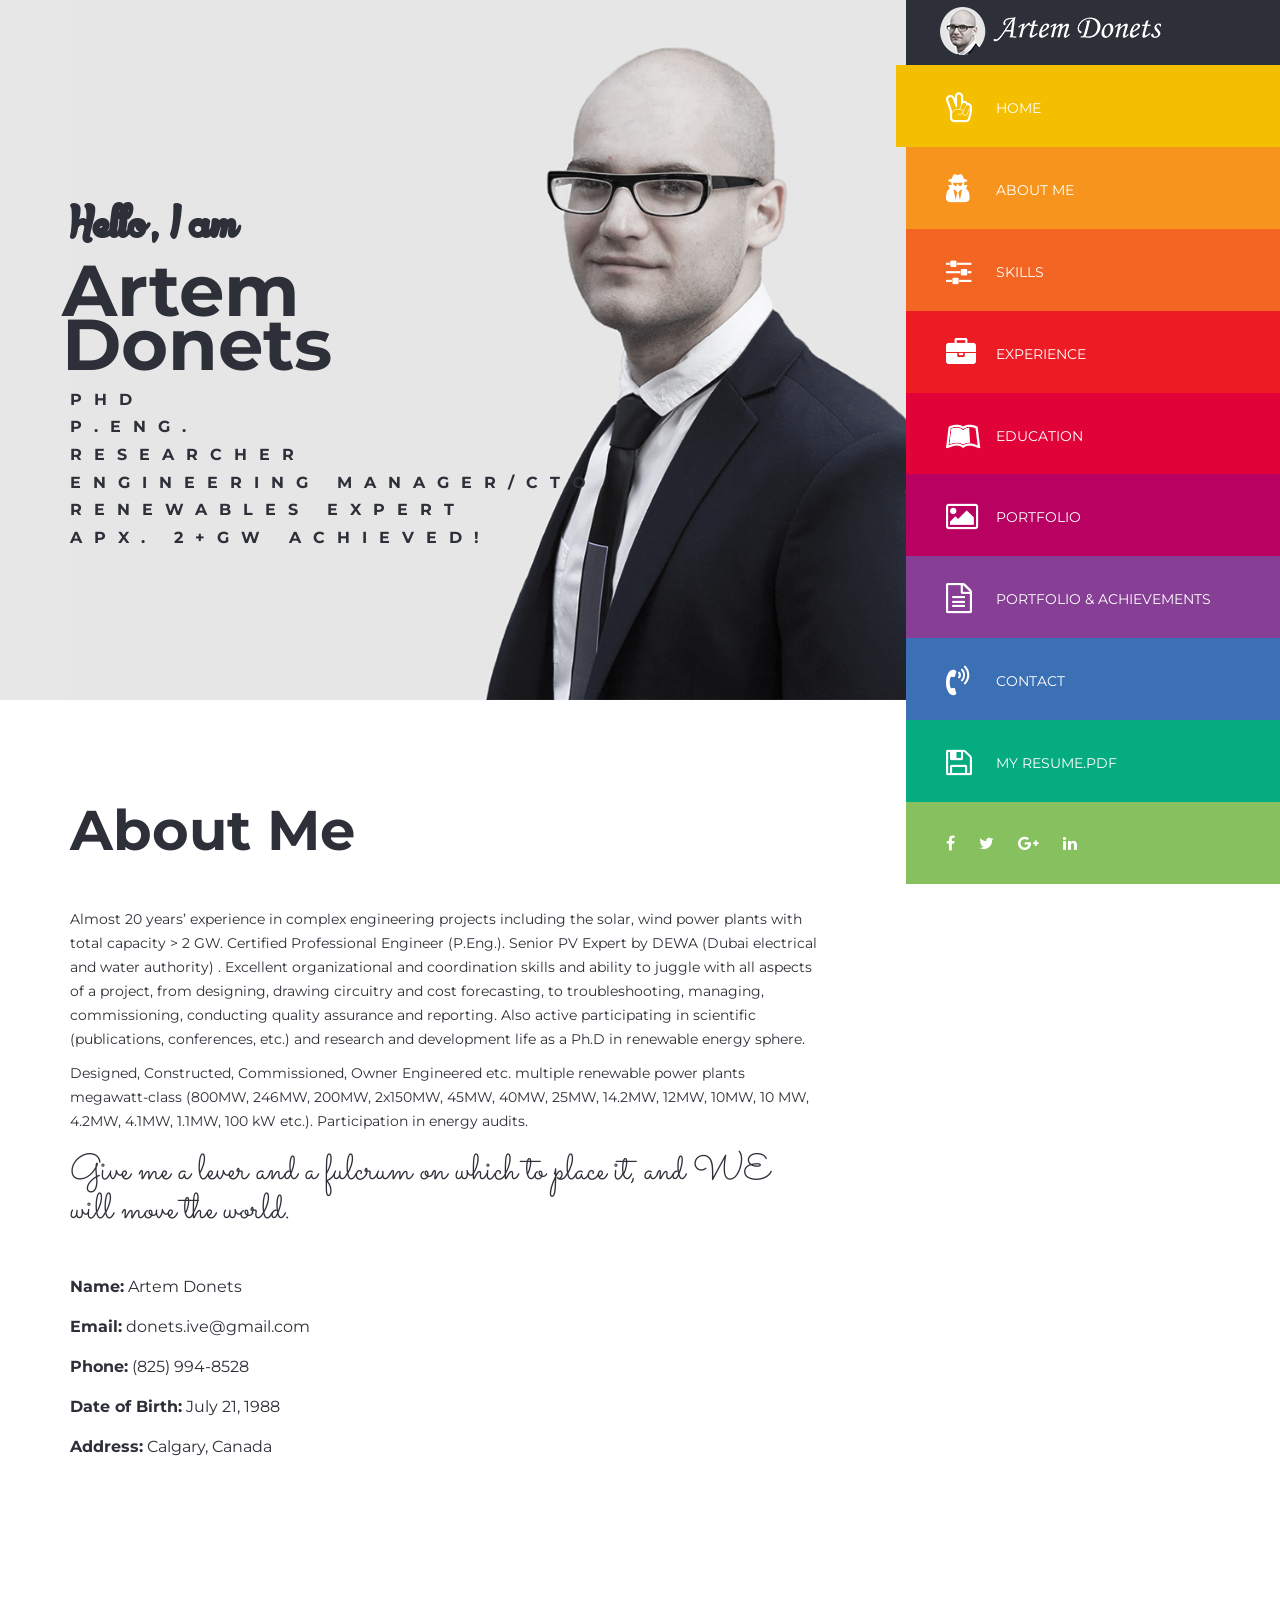
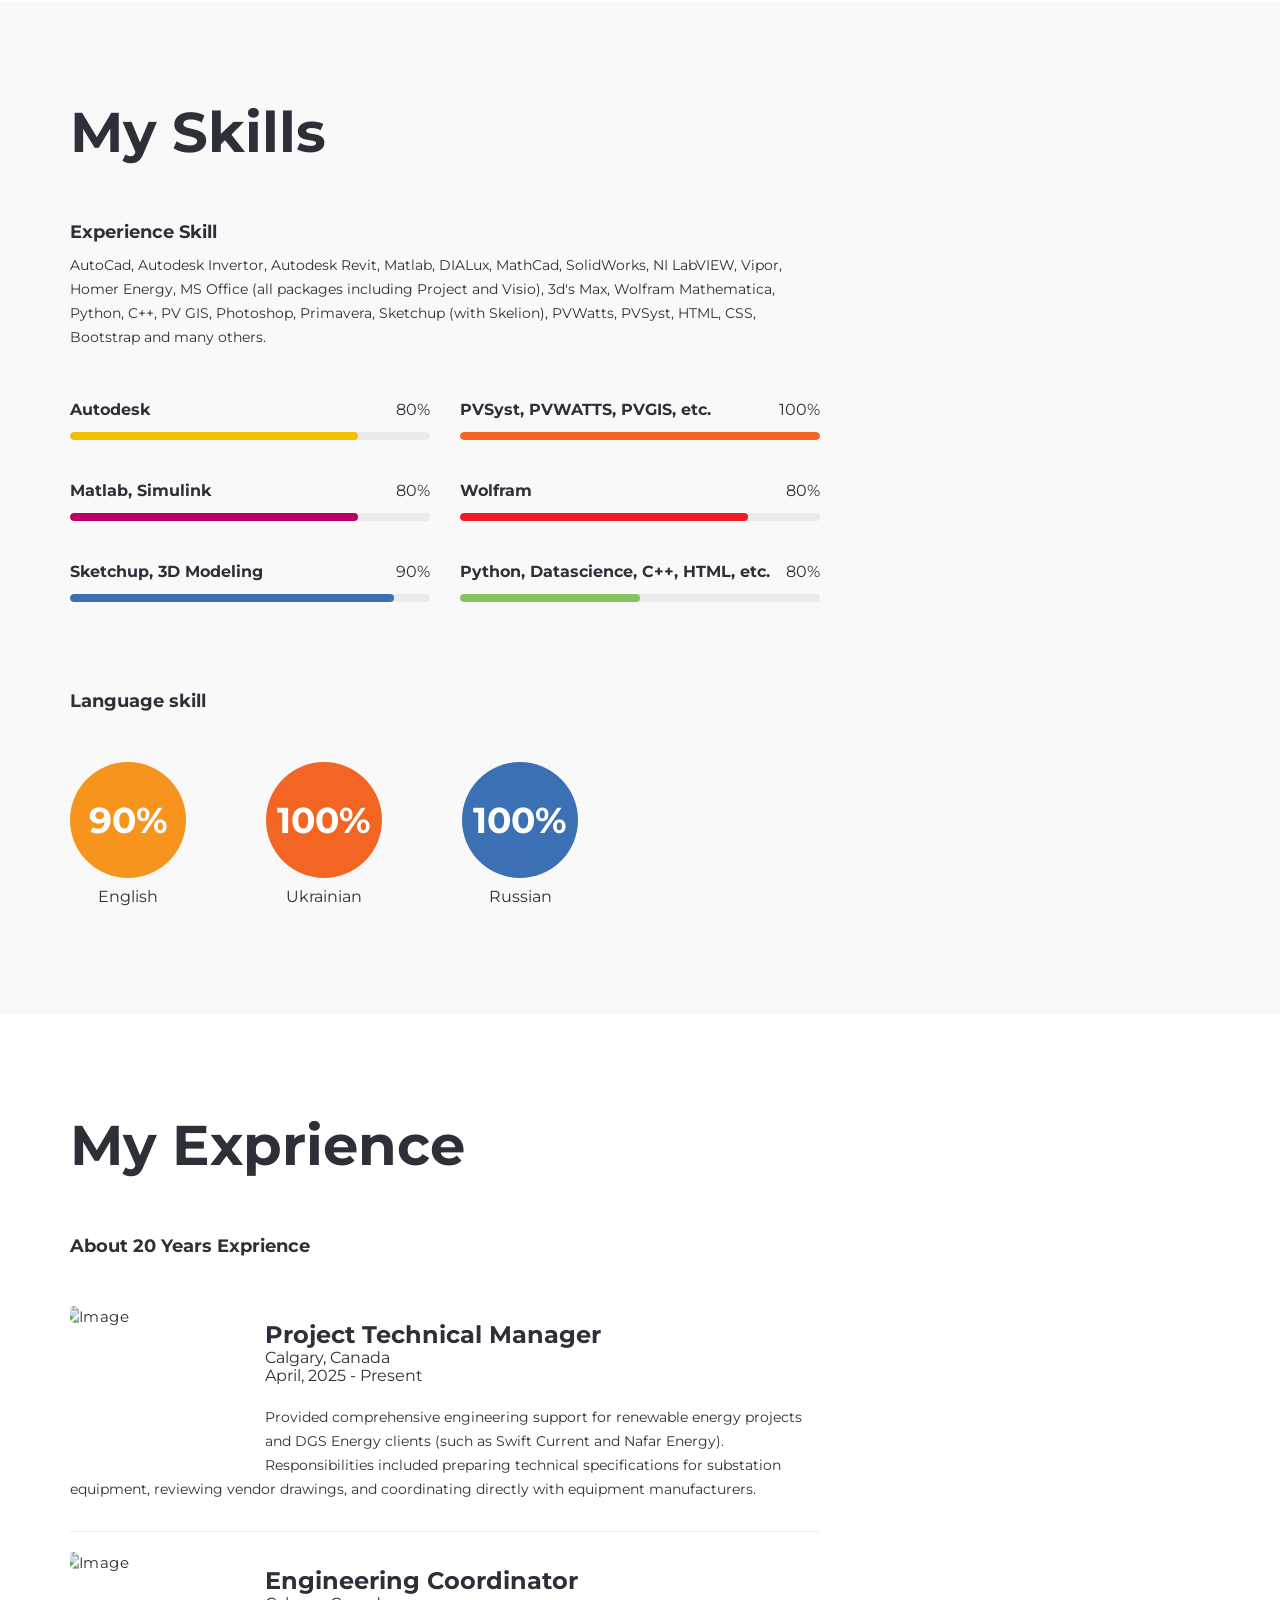
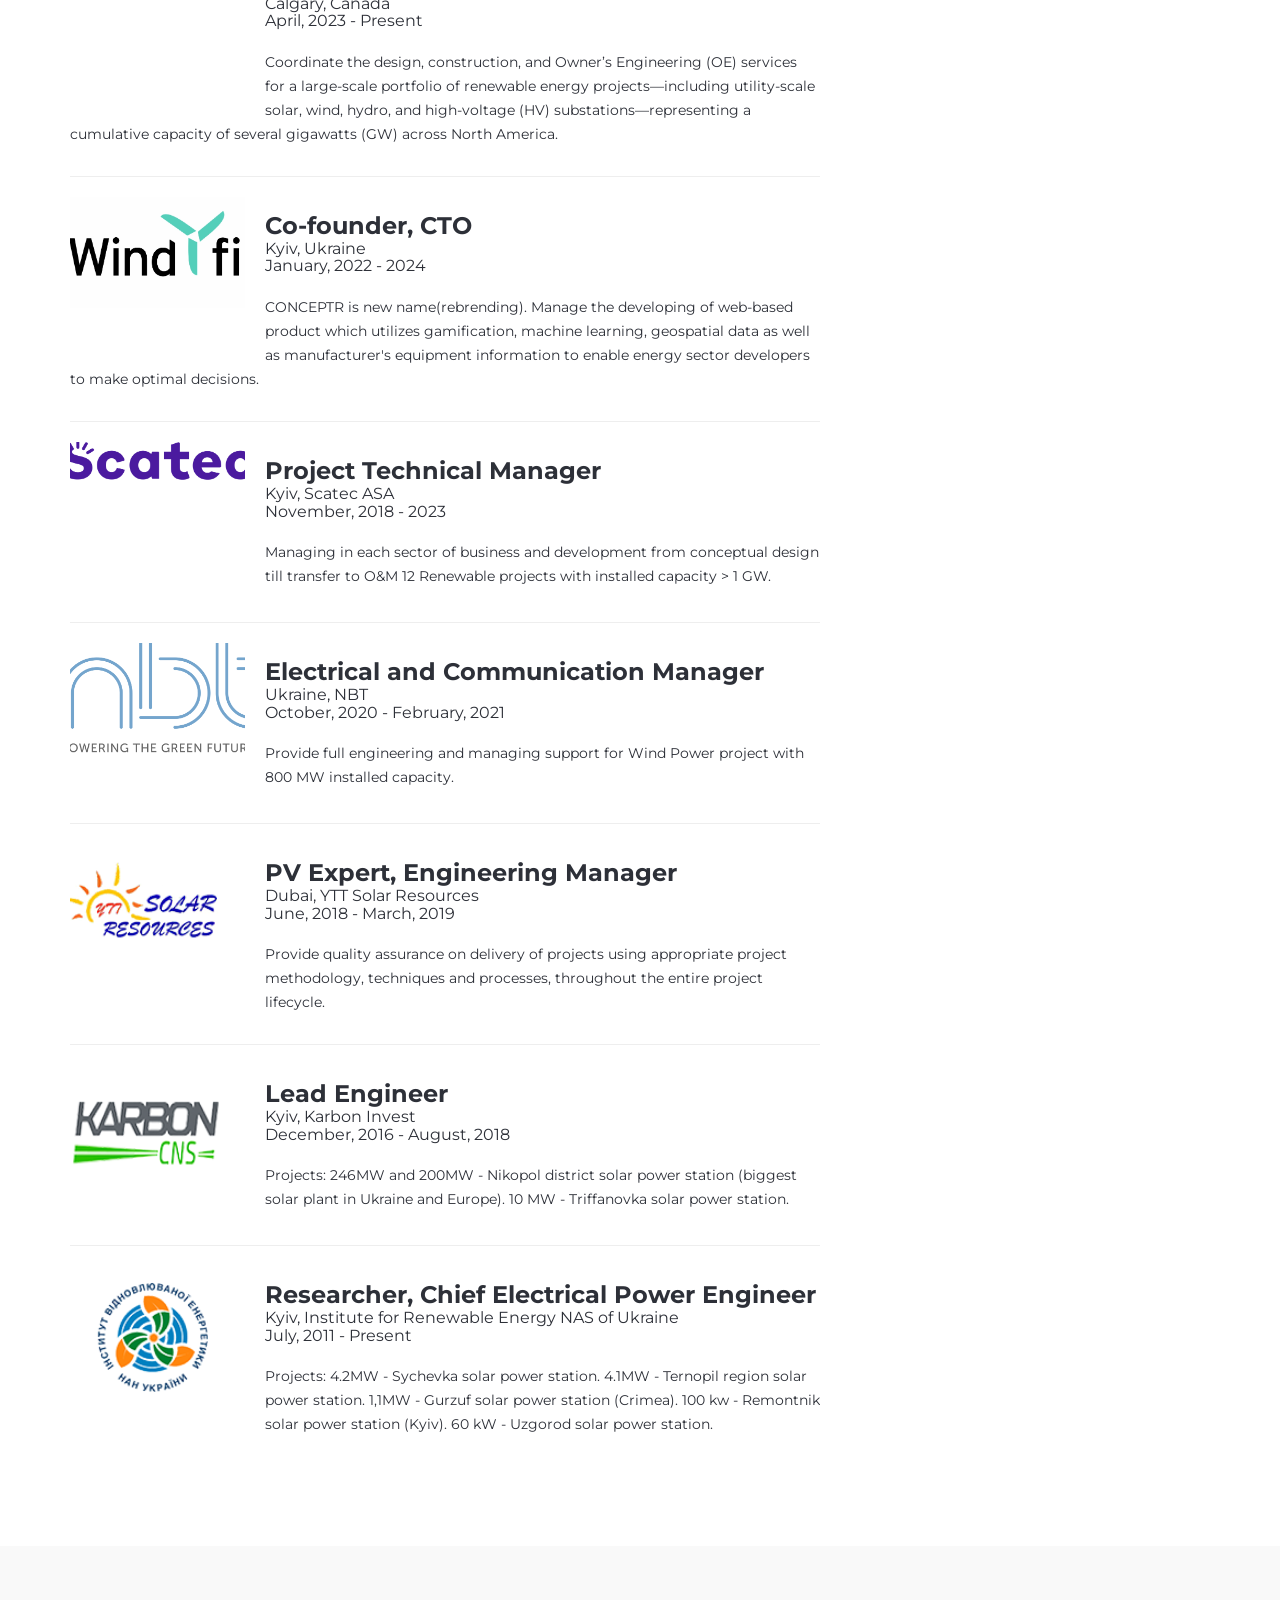
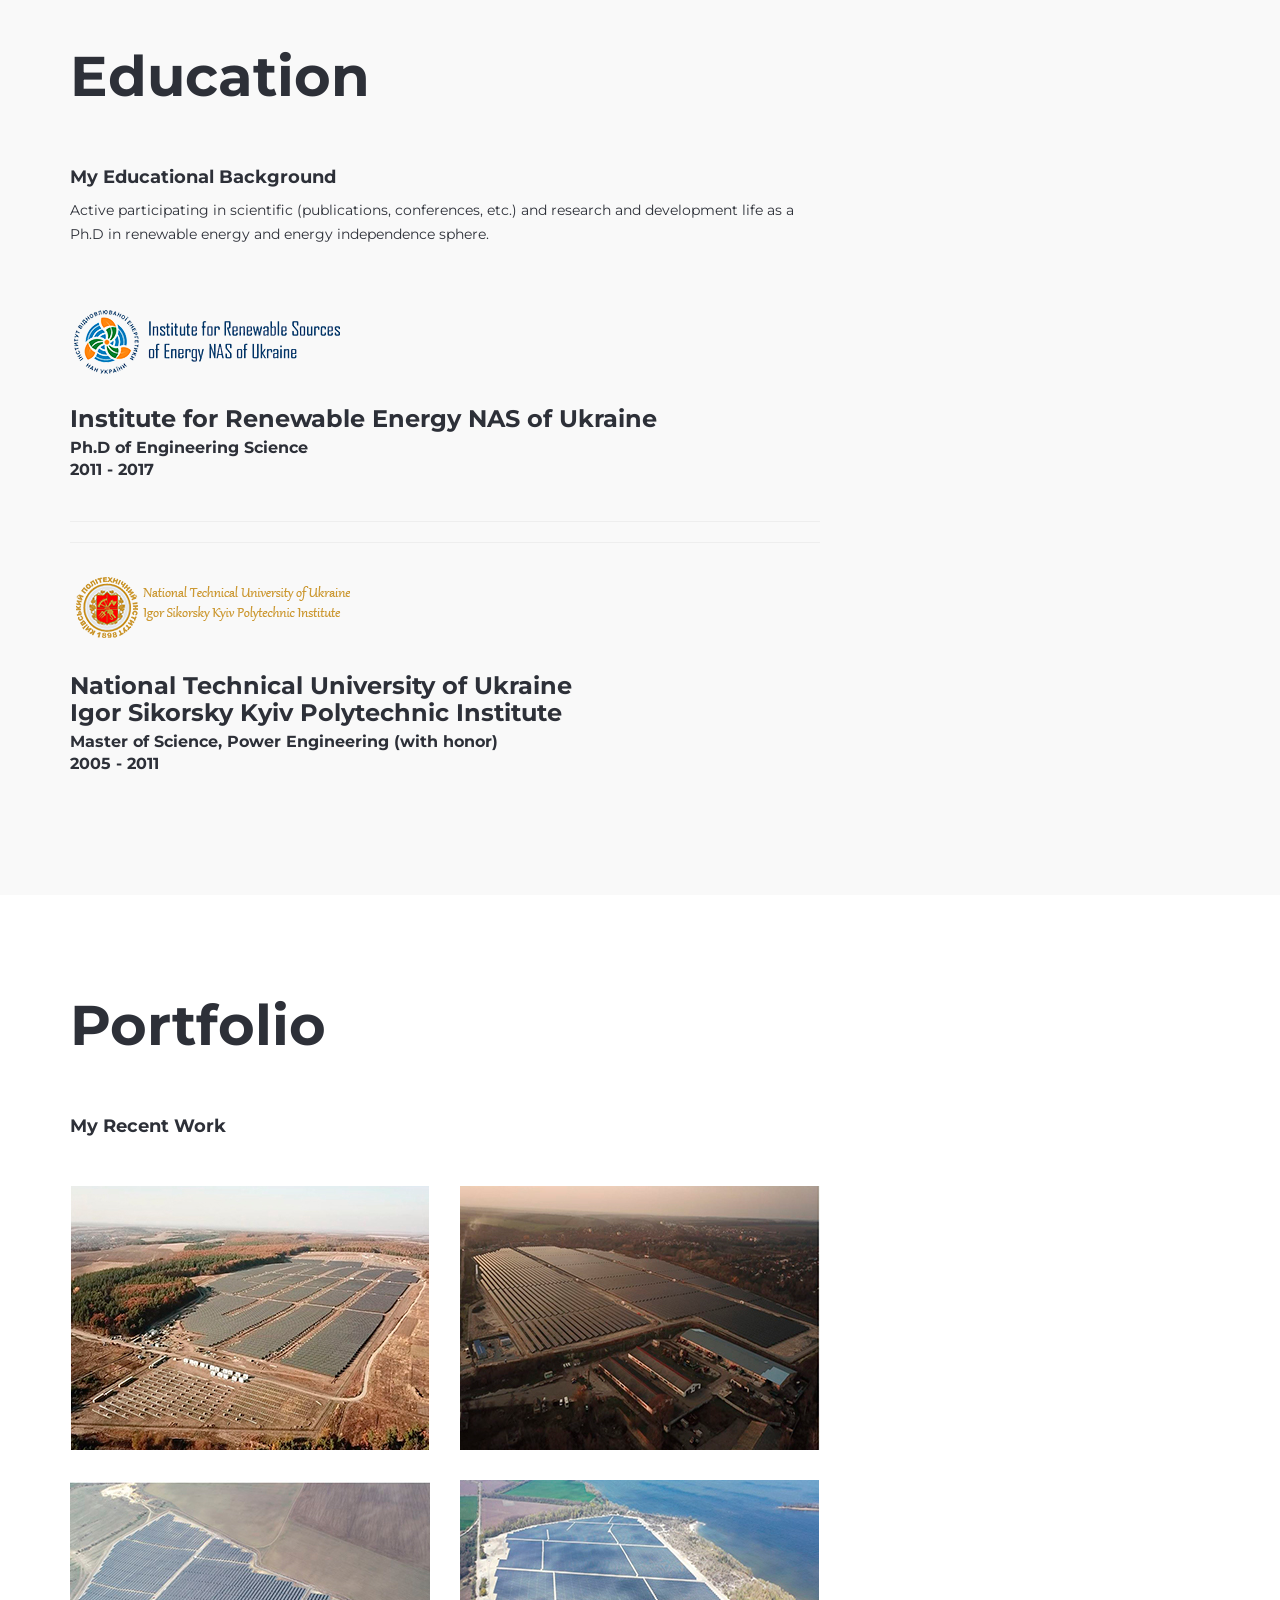
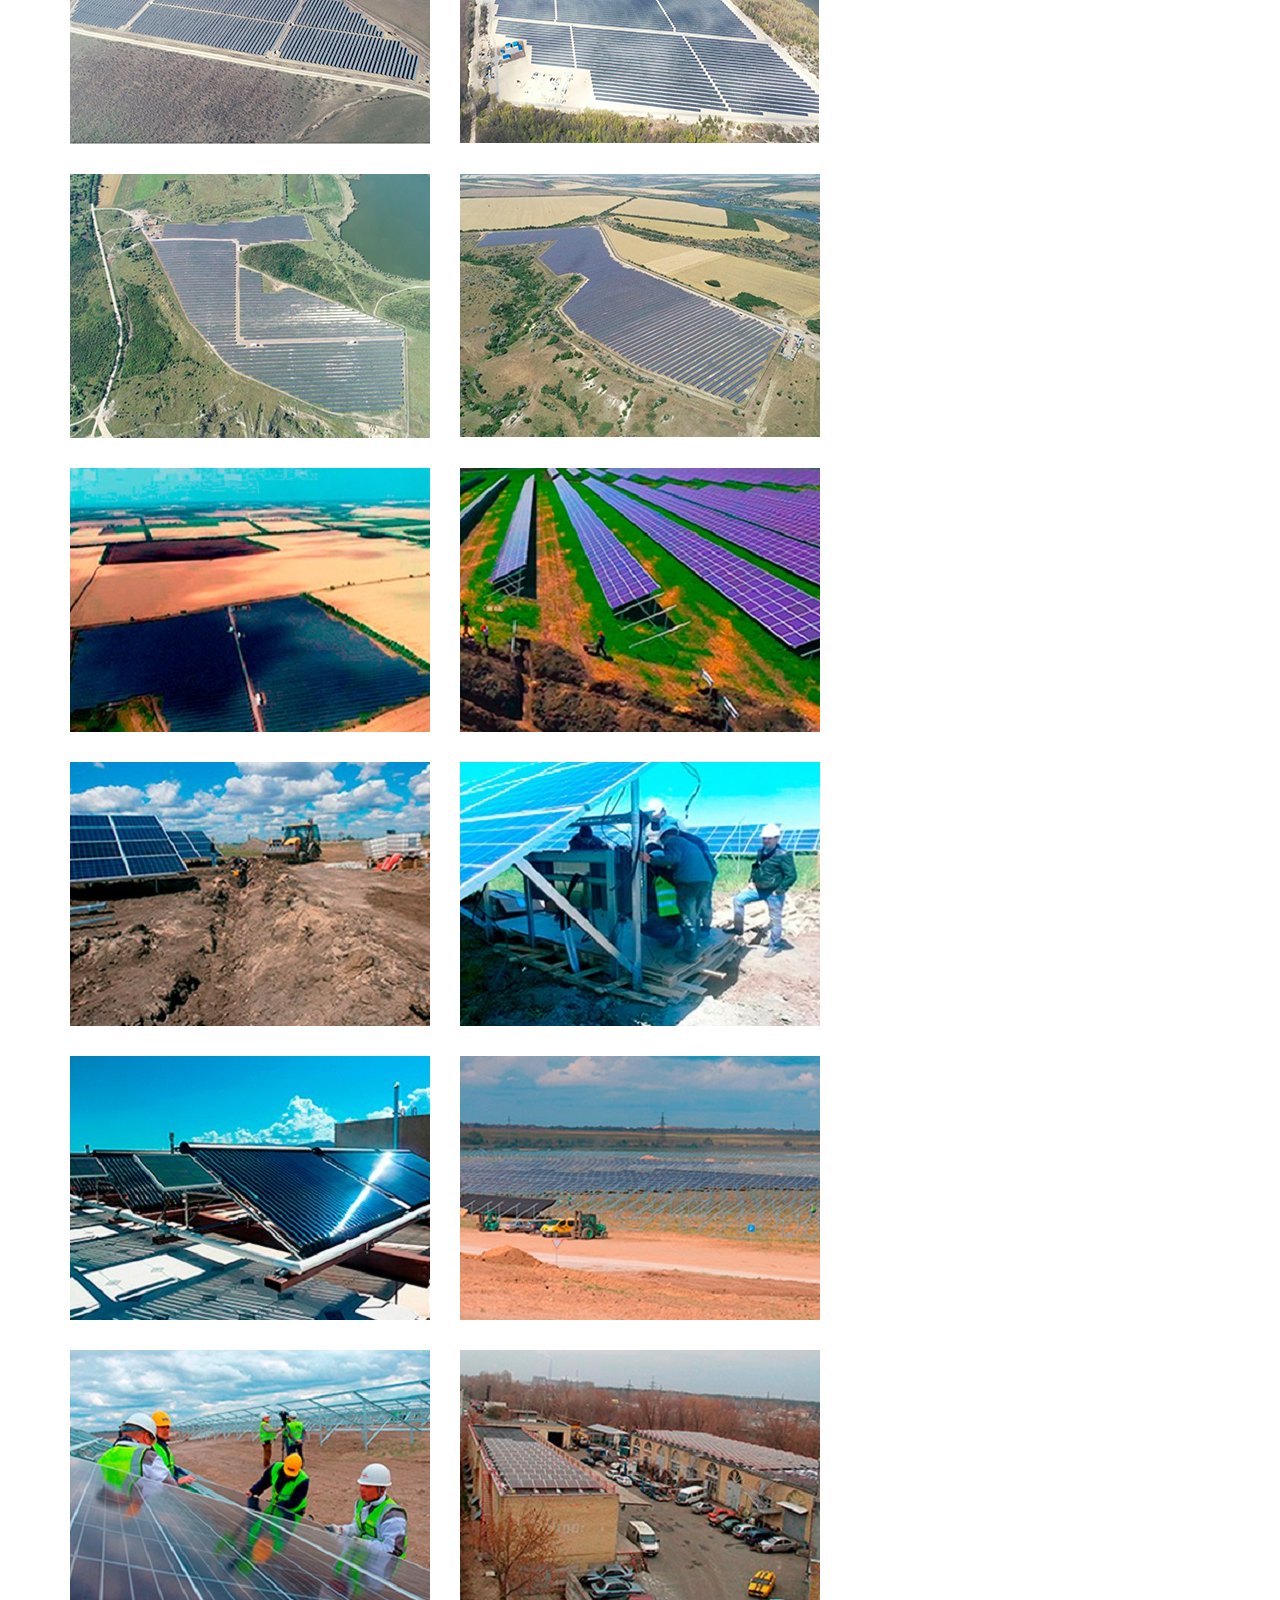
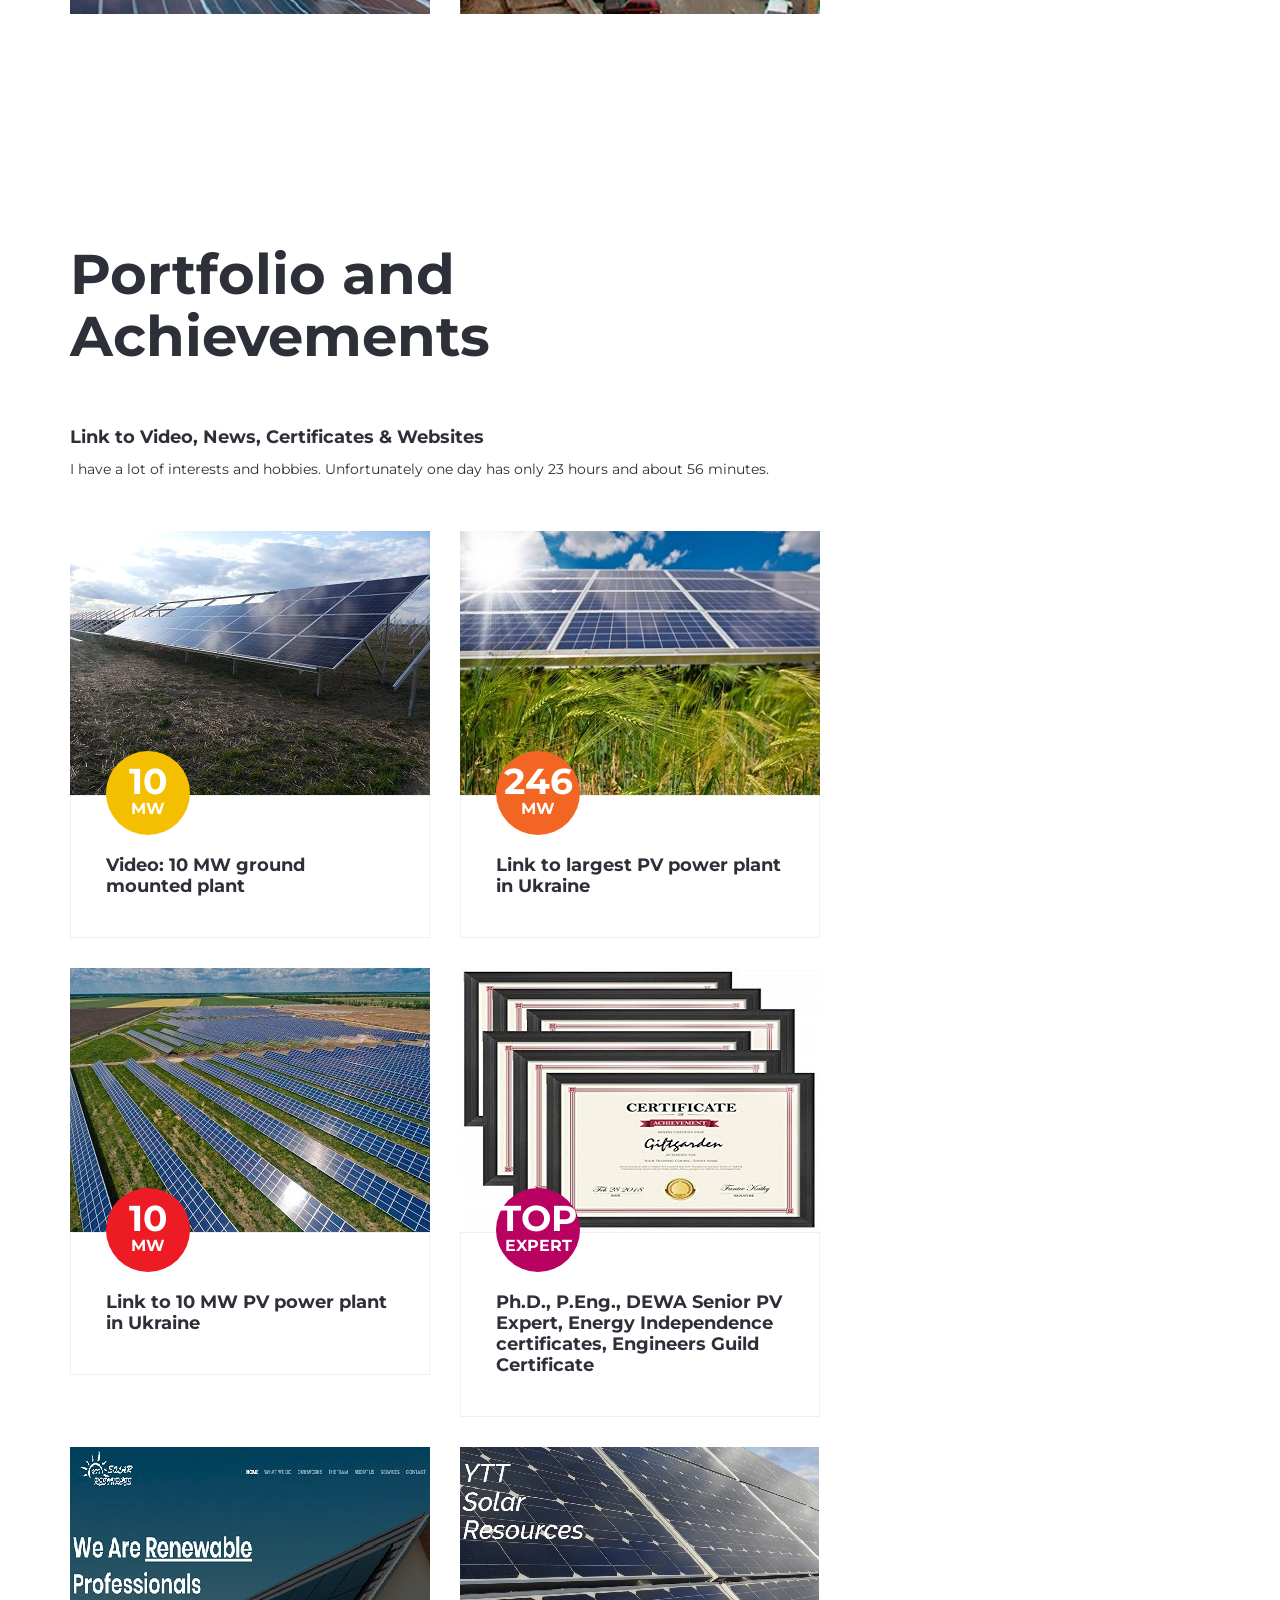
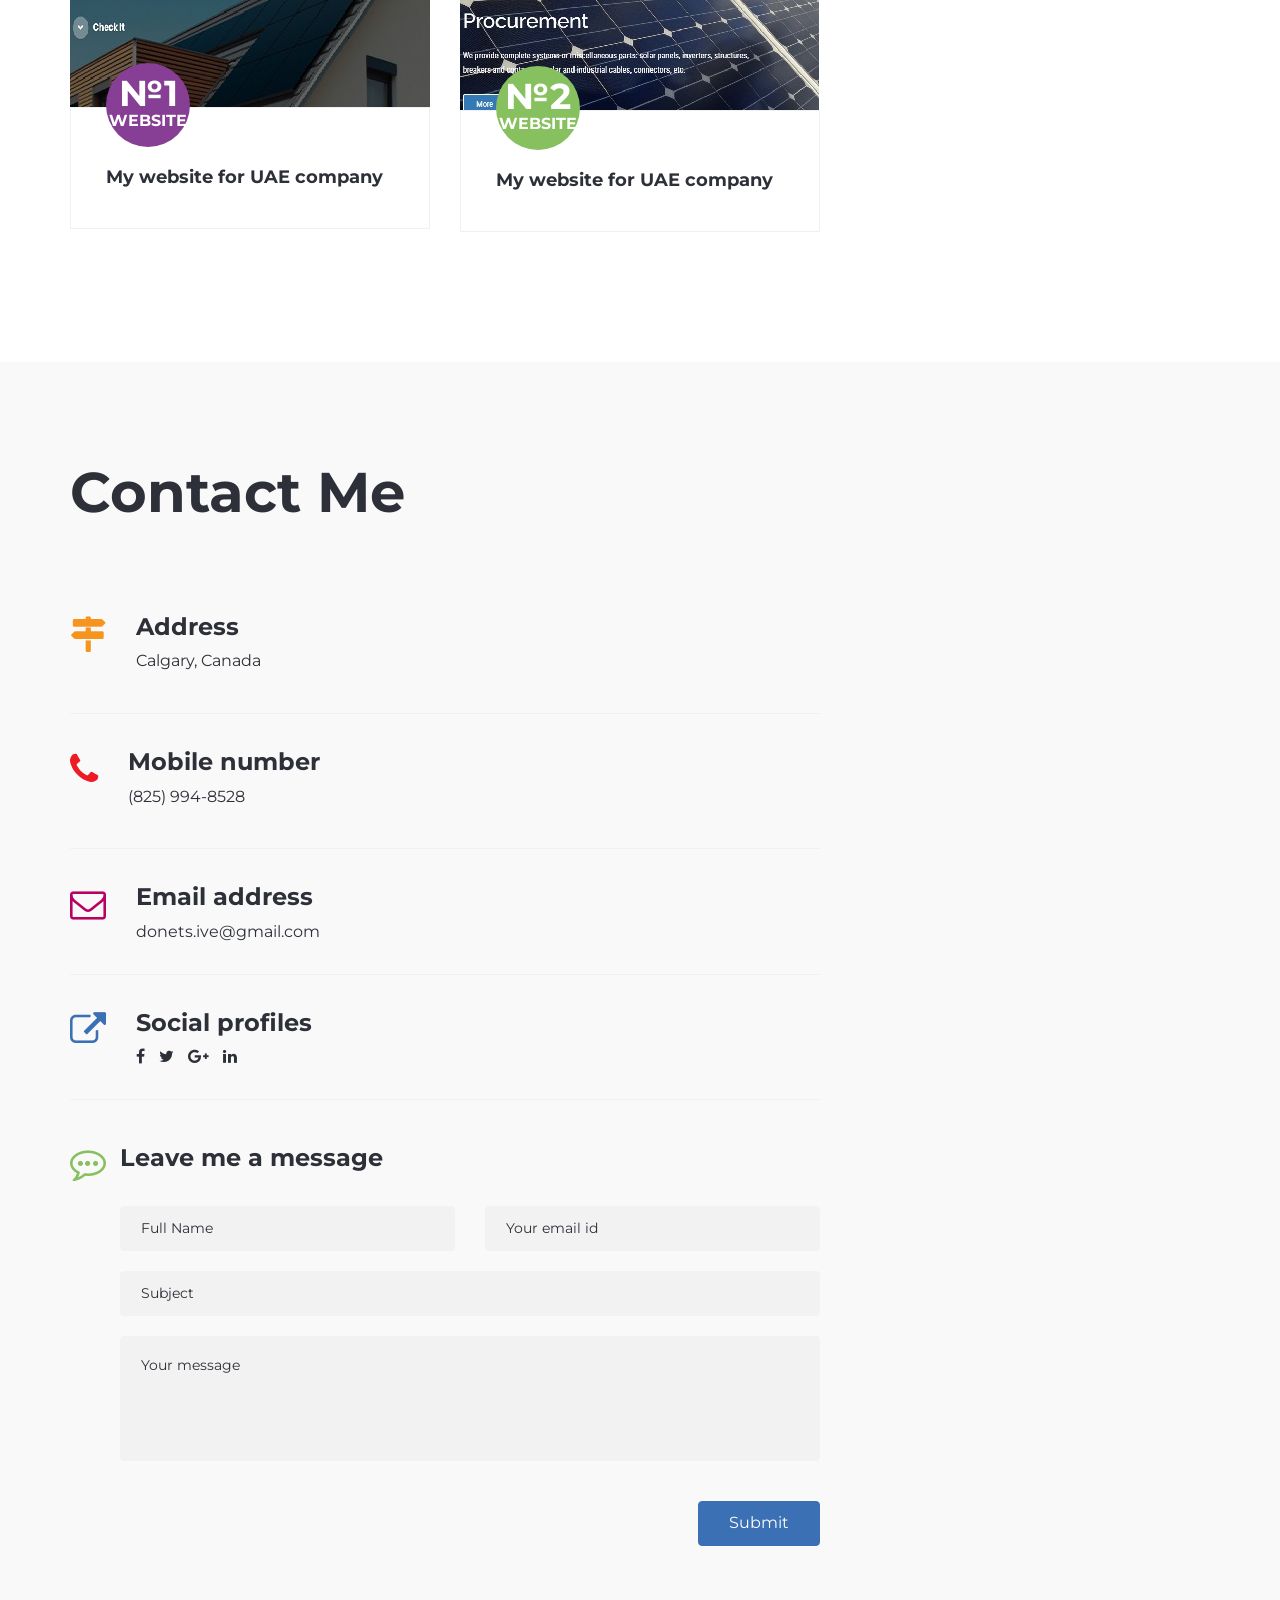
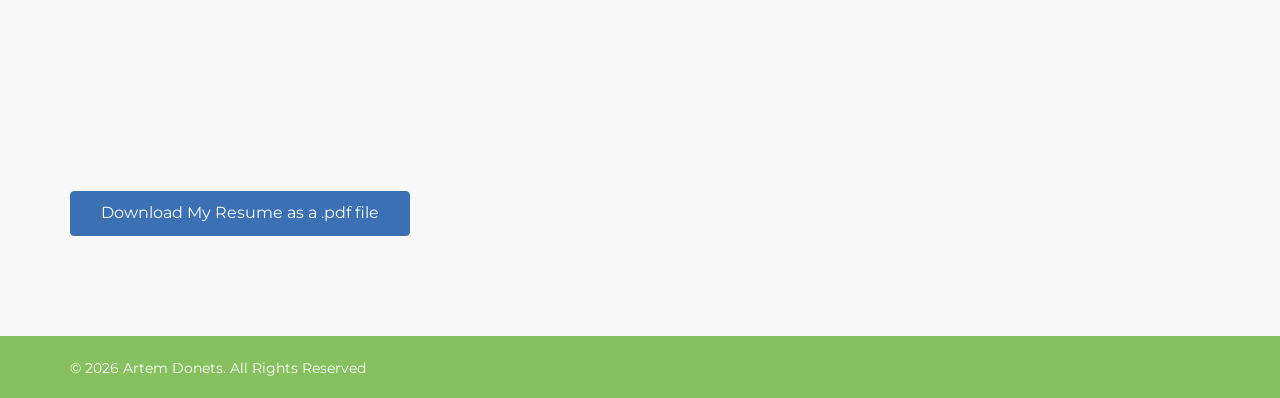
==== index2.html @ 6f059f43 "updated previous index." ====
<!DOCTYPE html>
<html lang="en">
    <head>
        <meta charset="utf-8">
        <meta http-equiv="X-UA-Compatible" content="IE=edge">
        <meta name="viewport" content="width=device-width, initial-scale=1">
        <meta name="author" content="Bio Theme">
       	<meta name="description" content="">

        <title>Resume | Donets Artem</title>
		
		<!-- CSS -->
        <link rel="stylesheet" href="css/bootstrap.min.css">
        <link rel="stylesheet" href="css/font-awesome.min.css">       
        <link rel="stylesheet" href="css/magnific-popup.css">       
        <link rel="stylesheet" href="css/animate.css">       
        <link rel="stylesheet" href="css/main.css"> 
        <link rel="stylesheet" href="css/responsive.css"> 

        <!-- Fonts -->
        <link href="https://fonts.googleapis.com/css?family=Montserrat:400,700|Sacramento" rel="stylesheet">
		
        <!-- icons -->
        <link rel="icon" href="images/ico/favicon.ico"> 
        <link rel="apple-touch-icon-precomposed" sizes="144x144" href="../images/ico/apple-touch-icon-144-precomposed.html">
        <link rel="apple-touch-icon-precomposed" sizes="114x114" href="../images/ico/apple-touch-icon-114-precomposed.html">
        <link rel="apple-touch-icon-precomposed" sizes="72x72" href="../images/ico/apple-touch-icon-72-precomposed.html">
        <link rel="apple-touch-icon-precomposed" sizes="57x57" href="../images/ico/apple-touch-icon-57-precomposed.html">    

        <!-- HTML5 shim and Respond.js for IE8 support of HTML5 elements and media queries -->
        <!-- WARNING: Respond.js doesn't work if you view the page via file:// -->
        <!--[if lt IE 9]>
          <script src="https://oss.maxcdn.com/html5shiv/3.7.2/html5shiv.min.js"></script>
          <script src="https://oss.maxcdn.com/respond/1.4.2/respond.min.js"></script>
        <![endif]-->
    
    </head>
    <body>
        <div class="main-wrapper home-one">
            <div id="navigation" class="menu-one">
                <div class="navbar navbar-fixed-top">
                    <div class="navbar-header">
                        <button type="button" class="navbar-toggle collapsed" data-toggle="collapse" data-target=".navbar-collapse">
                            <span class="sr-only">Toggle navigation</span>
                            <span class="icon-bar"></span>
                            <span class="icon-bar"></span>
                            <span class="icon-bar"></span>
                        </button>
                        <div class="navbar-brand logo">
                            <a href="resume/CV_(Artem Donets).pdf"><img class="img-responsive" src="images/logo.png" alt="Image" ></a> 
                        </div> 
                    </div>
                                   
                    <nav id="mainmenu" class="collapse navbar-collapse">
                        <ul class="nav navbar-nav">          
                            <li  class="scroll current dropdown"><a href="#home-banner">
                                <span><i class="fa fa-hand-peace-o" aria-hidden="true"></i>Home</span></a>
                            </li>               
                            <li class="scroll"><a href="#about">
                                <span><i class="fa fa-user-secret" aria-hidden="true"></i>About me</span></a>
                            </li>               
                            <li class="scroll"><a href="#skill">
                                <span><i class="fa fa-sliders" aria-hidden="true"></i>Skills</span></a>
                             </li>     
                            <li class="scroll"><a href="#exprience">
                                <span><i class="fa fa-briefcase" aria-hidden="true"></i>Experience</span></a>
                            </li>               
                            <li class="scroll"><a href="#education">
                                <span><i class="fa fa-leanpub" aria-hidden="true"></i>Education</span></a>
                            </li>               
                            <li class="scroll"><a href="#portfolio">
                                <span><i class="fa fa-picture-o" aria-hidden="true"></i>Portfolio</span></a>
                            </li> 
                            <li class="scroll"><a href="#blog">
                                <span><i class="fa fa-file-text-o" aria-hidden="true"></i>Portfolio & Achievements</span></a>
                            </li>                             
                            <li class="scroll"><a href="#contact">
                                <span><i class="fa fa-volume-control-phone" aria-hidden="true"></i>Contact</span></a>
                            </li>            
                            <li class="scroll"><a href="#profile">
                                <span><i class="fa fa-floppy-o" aria-hidden="true"></i>My Resume.pdf</span></a>
                            </li>               
                            <li>
                                <ul class="social list-inline">
                                    <li><a href="https://www.facebook.com/kpi.donar"><i class="fa fa-facebook" aria-hidden="true"></i></a></li>
                                    <li><a href="#"><i class="fa fa-twitter" aria-hidden="true"></i></a></li>
                                    <li><a href="plus.google.com/+ArtemDonets"><i class="fa fa-google-plus" aria-hidden="true"></i></a></li>
                                    <li><a href="https://www.linkedin.com/in/artem-donets-a1a90380/"><i class="fa fa-linkedin" aria-hidden="true"></i></a></li>
                                </ul>
                            </li>                                          
                        </ul>
                    </nav>
                </div><!-- navbar -->                                
            </div><!-- navigation -->

            <div id="home-banner" class="home-banner-one">
                <div class="container">
                    <div class="row">
                        <div class="col-sm-9">
                            <div class="banner-content">
                                <div class="banner-info">
                                    <h1>Hello, I am</h1>
                                    <h2>Artem<p>Donets</p></h2>
                                    <h3><p>PhD</p><p>P.Eng.</p><p>Researcher</p><p>Engineering Manager/CTO</p><p>Renewables Expert</p><p>apx. 2+GW achieved!</p></h3>
                                </div>
                            </div>
                        </div>
                    </div><!-- row -->
                </div><!-- container -->
            </div><!-- home-banner --> 

            <div id="about" class="about-section section-padding">
                <div class="container">
                    <div class="row">
                        <div class="col-sm-8">
                            <div class="section-title">
                                <h1>About Me</h1>
                            </div>
                            <div class="about-info">
                                <p>Almost 20 years’ experience in complex engineering projects including the solar, wind power plants with total capacity > 2 GW. Certified Professional Engineer (P.Eng.). Senior PV Expert by <a href="https://www.dewa.gov.ae/en"> DEWA (Dubai electrical and water authority) </a>. Excellent  organizational  and coordination skills and ability to juggle with all aspects of a project, from designing, drawing circuitry and cost forecasting, to troubleshooting, managing, commissioning, conducting quality assurance and reporting. Also active participating in scientific (publications, conferences, etc.) and research and development life as a Ph.D in renewable energy sphere.<p> 
Designed, Constructed, Commissioned, Owner Engineered etc. multiple renewable power plants megawatt-class (800MW, 246MW, 200MW, 2x150MW, 45MW, 40MW, 25MW, 14.2MW, 12MW, 10MW, 10 MW, 4.2MW, 4.1MW, 1.1MW, 100 kW etc.). Participation in energy audits.</p></p>
                                <div class="signature">
                                    <h1>Give me a lever and a fulcrum on which to place it, and WE will move the world.</h1>
                                </div>
                            </div>
                            <address>
                                <p><span>Name:</span> Artem Donets</p>
                                <p><span>Email:</span> donets.ive@gmail.com</p>
                                <p><span>Phone:</span> (825) 994-8528</p>
                                <p><span>Date of Birth:</span> July 21, 1988</p>
                                <p><span>Address:</span> Calgary, Canada</p>
                            </address>
    <!--
                            <ul class="achievement">
                                <li class="achievement-info">
                                    <span class="counter">35</span>
                                    <h4>Projects completed</h4>
                                </li> 
                                <li class="achievement-info">
                                    <span class="counter counter1">19</span>
                                    <h4>Winning Awards</h4>
                                </li> 
                                <li class="achievement-info">
                                    <span class="counter counter2">230</span>
                                    <h4>Happy Clients</h4>
                                </li> 
                                <li class="achievement-info">
                                    <span class="counter counter3">19</span>
                                    <h4>Running Projects</h4>
                                </li>                            
                            </ul>
    -->                        
                        </div>
                    </div><!-- row -->
                </div><!-- container -->
            </div><!-- about section -->

            <div id="skill" class="skill-section bg-color section-padding">
                <div class="container">
                    <div class="row">
                        <div class="col-sm-8">
                            <div class="section-content">
                                <div class="section-title">
                                    <h1>My Skills</h1>
                                </div>
                                <div class="text-info">
                                    <h4>Experience Skill</h4>
                                    <p>AutoCad, Autodesk Invertor, Autodesk Revit, Matlab, DIALux, MathCad,  SolidWorks, NI LabVIEW, Vipor, Homer Energy, MS Office (all packages including Project and Visio), 3d's Max, Wolfram Mathematica, Python, C++, PV GIS, Photoshop, Primavera, Sketchup (with Skelion), PVWatts, PVSyst, HTML, CSS, Bootstrap and many others.</p>
                                </div>
                                <div class="progress-content">
                                    <div class="rating-bar bar-left">
                                        <label>Autodesk</label>
                                        <span class="rating-count pull-right">80%</span>
                                        <div class="skill-progress">
                                            <div class="progress">
                                                <div class="progress-bar" role="progressbar" aria-valuenow="80" aria-valuemin="0" aria-valuemax="100" >
                                                </div>
                                            </div>
                                        </div>
                                        <label>Matlab, Simulink</label>
                                        <span class="rating-count pull-right">80%</span>
                                        <div class="skill-progress">
                                            <div class="progress">
                                                <div class="progress-bar bar1" role="progressbar" aria-valuenow="80" aria-valuemin="0" aria-valuemax="100" >
                                                </div>
                                            </div>
                                        </div>
                                        <label>Sketchup, 3D Modeling</label>
                                        <span class="rating-count pull-right">90%</span>
                                        <div class="skill-progress">
                                            <div class="progress">
                                                <div class="progress-bar bar2" role="progressbar" aria-valuenow="90" aria-valuemin="0" aria-valuemax="100" >
                                                </div>
                                            </div>
                                        </div>
                                    </div>                                

                                    <div class="skill rating-bar bar-right">
                                        <label>PVSyst, PVWATTS, PVGIS, etc.</label>
                                        <span class="rating-count pull-right">100%</span>
                                        <div class="skill-progress">
                                            <div class="progress">
                                                <div class="progress-bar bar3" role="progressbar" aria-valuenow="100" aria-valuemin="0" aria-valuemax="100" >
                                                </div>
                                            </div>
                                        </div>
                                        <label>Wolfram</label>
                                        <span class="rating-count pull-right">80%</span>
                                        <div class="skill-progress">
                                            <div class="progress">
                                                <div class="progress-bar bar4" role="progressbar" aria-valuenow="80" aria-valuemin="0" aria-valuemax="100" >
                                                </div>
                                            </div>
                                        </div>
                                        <label>Python, Datascience, C++, HTML, etc.</label>
                                        <span class="rating-count pull-right">80%</span>
                                        <div class="skill-progress">
                                            <div class="progress">
                                                <div class="progress-bar bar5" role="progressbar" aria-valuenow="50" aria-valuemin="0" aria-valuemax="100" >
                                                </div>
                                            </div>
                                        </div>
                                    </div> 
                                </div>                               

                                <div class="language-skill">
                                    <div class="text-info">
                                        <h4>Language skill</h4>
                                    </div>
                                    <ul>
                                        <li class="chart" data-percent="90">
                                            <span class="percent"></span>
                                            <h5>English</h5>
                                        </li>
                                        <li class="chart" data-percent="100">
                                            <span class="percent percent1"></span>
                                            <h5>Ukrainian</h5>
                                        </li>
                                        <li class="chart" data-percent="100">
                                            <span class="percent percent2"></span>
                                            <h5>Russian</h5>
                                        </li>                                    
                                    </ul>
                                </div><!-- more skill -->                             
                            </div>                                             
                        </div>
                    </div><!-- row -->
                </div><!-- container -->
            </div><!-- skill section -->

            <div id="exprience" class="exprience-section section-padding">
                <div class="container">
                    <div class="row">
                        <div class="col-sm-8">
                            <div class="section-title">
                                <h1>My Exprience</h1>
                            </div>
                            <div class="text-info">
                                <h4>About 20 Years Exprience</h4>
                                <!--
                                <p>Some Text.</p>
    -->
                            </div>


                            <div class="exprience">
                                <div class="exprience-image">
                                    <img class="img-responsive" src="images/exprience/DGS Energy.png" alt="Image">
                                </div>
                                <div class="exprience-info">
                                    <h3>Project Technical Manager</h3>
                                    <h5>Calgary, Canada<p>April, 2025 - Present</p></h5>
    
                                    <p>Provided comprehensive engineering support for renewable energy projects and DGS Energy clients (such as Swift Current and Nafar Energy). Responsibilities included preparing technical specifications for substation equipment, reviewing vendor drawings, and coordinating directly with equipment manufacturers.</p>
                                
                                </div>                            
                            </div>
                            <hr>



                            <div class="exprience">
                                <div class="exprience-image">
                                    <img class="img-responsive" src="images/exprience/TetraTech.png" alt="Image">
                                </div>
                                <div class="exprience-info">
                                    <h3>Engineering Coordinator</h3>
                                    <h5>Calgary, Canada<p>April, 2023 - Present</p></h5>
    
                                    <p>Coordinate the design, construction, and Owner’s Engineering (OE) services for a large-scale portfolio of renewable energy projects—including utility-scale solar, wind, hydro, and high-voltage (HV) substations—representing a cumulative capacity of several gigawatts (GW) across North America.</p>
                                
                                </div>                            
                            </div>
                            <hr>


                            <div class="exprience">
                                <div class="exprience-image">
                                    <img class="img-responsive" src="images/exprience/Windyfi.png" alt="Image">
                                </div>
                                <div class="exprience-info">
                                    <h3>Co-founder, CTO</h3>
                                    <h5>Kyiv, Ukraine<p>January, 2022 - 2024</p></h5>
    
                                    <p>CONCEPTR is new name(rebrending). Manage the developing of web-based product which utilizes gamification, machine learning, geospatial data as well as manufacturer's equipment information to enable energy sector developers to make optimal decisions.</p>
                                
                                </div>                            
                            </div>
                            <hr>
				
                            <div class="exprience">
                                <div class="exprience-image">
                                    <img class="img-responsive" src="images/exprience/1.png" alt="Image">
                                </div>
                                <div class="exprience-info">
                                    <h3>Project Technical Manager</h3>
                                    <h5>Kyiv, Scatec ASA<p>November, 2018 - 2023</p></h5>
    
                                    <p>Managing in each sector of business and development from conceptual design till transfer to O&M 12 Renewable projects with installed capacity > 1 GW.</p>
                                
                                </div>                            
                            </div>
                            <hr>
                            <div class="exprience">
                                <div class="exprience-image">
                                    <img class="img-responsive" src="images/exprience/5.png" alt="Image">
                                </div>
                                <div class="exprience-info">
                                    <h3>Electrical and Communication Manager</h3>
                                    <h5>Ukraine, NBT<p>October, 2020 - February, 2021</p></h5>
                                    <p>Provide full engineering and managing support for Wind Power project with 800 MW installed capacity.</p>
                                </div>                            
                            </div>
                            <hr>
                            <div class="exprience">
                                <div class="exprience-image">
                                    <img class="img-responsive" src="images/exprience/2.png" alt="Image">
                                </div>
                                <div class="exprience-info">
                                    <h3>PV Expert, Engineering Manager</h3>
                                    <h5>Dubai, YTT Solar Resources<p>June, 2018 - March, 2019</p></h5>
                                    <p>Provide quality assurance on delivery of projects using appropriate project methodology, techniques and processes, throughout the entire project lifecycle.</p>
                                </div>                            
                            </div>
                            <hr>
                            <div class="exprience">
                                <div class="exprience-image">
                                    <img class="img-responsive" src="images/exprience/3.png" alt="Image">
                                </div>
                                <div class="exprience-info">
                                    <h3>Lead Engineer</h3>
                                    <h5>Kyiv, Karbon Invest<p>December, 2016 - August, 2018</p></h5>
                                    <p>Projects: 246MW and 200MW - Nikopol district solar power station (biggest solar plant in Ukraine and Europe). 10 MW - Triffanovka solar power station.</p>
                                </div>                            
                            </div>
                            <hr>
                            <div class="exprience">
                                <div class="exprience-image">
                                    <img class="img-responsive" src="images/exprience/4.png" alt="Image">
                                </div>
                                <div class="exprience-info">
                                    <h3>Researcher, Chief Electrical Power Engineer</h3>
                                    <h5>Kyiv, Institute for Renewable Energy NAS of Ukraine<p>July, 2011 - Present</p></h5>
                                    <p>Projects:  4.2MW - Sychevka solar power station. 4.1MW - Ternopil region solar power station. 1,1MW - Gurzuf solar power station (Crimea). 100 kw - Remontnik solar power station (Kyiv). 60 kW - Uzgorod solar power station.</p>
                                </div>                            
                            </div>
                        </div>
                    </div><!-- row -->
                </div><!-- container -->
            </div><!-- exprience section -->

            <div id="education" class="education-section bg-color section-padding">
                <div class="container">
                    <div class="row">
                        <div class="col-sm-8">
                            <div class="section-content">
                                <div class="section-title">
                                    <h1>Education</h1>
                                </div>
                                <div class="text-info">
                                    <h4>My Educational Background</h4>
                                    <p>Active participating in scientific (publications, conferences, etc.) and research and development life as a Ph.D in renewable energy and energy independence sphere.</p>
                                </div>
                                <div class="education-info">
                                    <img class="img-responsive" src="images/education/1.png" alt="Image">
                                    <h3>Institute for Renewable Energy NAS of Ukraine</h3>
                                    <h5>Ph.D of Engineering Science</h5>
                                    <h6>2011 - 2017</h6>
                                </div>
                                <hr>
                                </div>
                                <hr>
                                <div class="education-info">
                                    <img class="img-responsive" src="images/education/2.png" alt="Image">
                                    <h3>National Technical University of Ukraine<p>
                                    Igor Sikorsky Kyiv Polytechnic Institute</p></h3>
                                    <h5>Master of Science, Power Engineering (with honor)</h5>
                                    <h6>2005 - 2011</h6>
                                </div>
                            </div>
                        </div>
                    </div><!-- row -->
                </div><!-- container -->
            </div><!-- education section -->

            <div id="portfolio" class="portfolio-section section-padding">
                <div class="container">
                    <div class="row">
                        <div class="col-sm-8">
                            <div class="section-title">
                                <h1>Portfolio</h1>
                            </div>
                            <div class="text-info">
                                <h4>My Recent Work</h4>
    <!--
                                <p>Some Text.</p>
    -->
                            </div>
                            <div class="portfolio-content">
                                <div class="row">
                                    <div class="col-sm-6">
                                        <div class="portfolio-item">
                                            <img class="img-responsive" src="images/portfolio/bog.jpg" alt="Image">
                                            <div class="portfolio-overlay">
                                                <div class="portfolio-info">
                                                    <a href="images/portfolio/bog.jpg"><i class="fa fa-camera-retro" aria-hidden="true"></i></a>
                                                    <h3>45 MW</h3>
                                                    <p>Ground mounted solar plant</p>
                                                </div>
                                            </div>
                                        </div>
                                    </div>
                                    <div class="col-sm-6">
                                        <div class="portfolio-item">
                                            <img class="img-responsive" src="images/portfolio/kam.jpg" alt="Image">
                                            <div class="portfolio-overlay">
                                                <div class="portfolio-info">
                                                    <a href="images/portfolio/kam.jpg"><i class="fa fa-camera-retro" aria-hidden="true"></i></a>
                                                    <h3>25 MW</h3>
                                                    <p>Ground mounted solar plant</p>
                                                </div>
                                            </div>
                                        </div>
                                    </div>
                                    <div class="col-sm-6">
                                        <div class="portfolio-item">
                                            <img class="img-responsive" src="images/portfolio/prog.jpg" alt="Image">
                                            <div class="portfolio-overlay">
                                                <div class="portfolio-info">
                                                    <a href="images/portfolio/prog.jpg"><i class="fa fa-camera-retro" aria-hidden="true"></i></a>
                                                    <h3>150 MW</h3>
                                                    <p>Ground mounted solar plant</p>
                                                </div>
                                            </div>
                                        </div>
                                    </div>
                                    <div class="col-sm-6">
                                        <div class="portfolio-item">
                                            <img class="img-responsive" src="images/portfolio/chig.jpg" alt="Image">
                                            <div class="portfolio-overlay">
                                                <div class="portfolio-info">
                                                    <a href="images/portfolio/chig.jpg"><i class="fa fa-camera-retro" aria-hidden="true"></i></a>
                                                    <h3>40 MW</h3>
                                                    <p>Ground mounted solar plant</p>
                                                </div>
                                            </div>
                                        </div>
                                    </div>
                                    <div class="col-sm-6">
                                        <div class="portfolio-item">
                                            <img class="img-responsive" src="images/portfolio/afa.jpg" alt="Image">
                                            <div class="portfolio-overlay">
                                                <div class="portfolio-info">
                                                    <a href="images/portfolio/afa.jpg"><i class="fa fa-camera-retro" aria-hidden="true"></i></a>
                                                    <h3>10 MW</h3>
                                                    <p>Ground mounted solar plant</p>
                                                </div>
                                            </div>
                                        </div>
                                    </div>
                                    <div class="col-sm-6">
                                        <div class="portfolio-item">
                                            <img class="img-responsive" src="images/portfolio/tab.jpg" alt="Image">
                                            <div class="portfolio-overlay">
                                                <div class="portfolio-info">
                                                    <a href="images/portfolio/tab.jpg"><i class="fa fa-camera-retro" aria-hidden="true"></i></a>
                                                    <h3>12 MW</h3>
                                                    <p>Ground mounted solar plant</p>
                                                </div>
                                            </div>
                                        </div>
                                    </div>

                                    <div class="col-sm-6">
                                        <div class="portfolio-item">
                                            <img class="img-responsive" src="images/portfolio/tok.jpg" alt="Image">
                                            <div class="portfolio-overlay">
                                                <div class="portfolio-info">
                                                    <a href="images/portfolio/tok.jpg"><i class="fa fa-camera-retro" aria-hidden="true"></i></a>
                                                    <h3>14.2 MW</h3>
                                                    <p>Ground mounted solar plant</p>
                                                </div>
                                            </div>
                                        </div>
                                    </div>
         
                                    <div class="col-sm-6">
                                        <div class="portfolio-item">
                                            <img class="img-responsive" src="images/portfolio/8.jpg" alt="Image">
                                            <div class="portfolio-overlay">
                                                <div class="portfolio-info">
                                                    <a href="images/portfolio/8.jpg"><i class="fa fa-camera-retro" aria-hidden="true"></i></a>
                                                    <h3>10 MW</h3>
                                                    <p>Ground mounted solar plant</p>
                                                </div>
                                            </div>
                                        </div>
                                    </div>

                                    <div class="col-sm-6">
                                        <div class="portfolio-item">
                                            <img class="img-responsive" src="images/portfolio/7.jpg" alt="Image">
                                            <div class="portfolio-overlay">
                                                <div class="portfolio-info">
                                                    <a href="images/portfolio/7.jpg"><i class="fa fa-camera-retro" aria-hidden="true"></i></a>
                                                    <h3>10 MW</h3>
                                                    <p>Ground mounted solar plant</p>
                                                </div>
                                            </div>
                                        </div>
                                    </div>

                                    <div class="col-sm-6">
                                        <div class="portfolio-item">
                                            <img class="img-responsive" src="images/portfolio/6.jpg" alt="Image">
                                            <div class="portfolio-overlay">
                                                <div class="portfolio-info">
                                                    <a href="images/portfolio/6.jpg"><i class="fa fa-camera-retro" aria-hidden="true"></i></a>
                                                    <h3>10 MW</h3>
                                                    <p>Ground mounted solar plant</p>
                                                </div>
                                            </div>
                                        </div>
                                    </div>

                                    <div class="col-sm-6">
                                        <div class="portfolio-item">
                                            <img class="img-responsive" src="images/portfolio/5.jpg" alt="Image">
                                            <div class="portfolio-overlay">
                                                <div class="portfolio-info">
                                                    <a href="images/portfolio/5.jpg"><i class="fa fa-camera-retro" aria-hidden="true"></i></a>
                                                    <h3>SWH</h3>
                                                    <p>Solar water heating</p>
                                                </div>
                                            </div>
                                        </div>
                                    </div>

                                    <div class="col-sm-6">
                                        <div class="portfolio-item">
                                            <img class="img-responsive" src="images/portfolio/4.jpg" alt="Image">
                                            <div class="portfolio-overlay">
                                                <div class="portfolio-info">
                                                    <a href="images/portfolio/4.jpg"><i class="fa fa-camera-retro" aria-hidden="true"></i></a>
                                                    <h3>246 MW</h3>
                                                    <p>Ground mounted solar plant</p>
                                                </div>
                                            </div>
                                        </div>
                                    </div>

                                    <div class="col-sm-6">
                                        <div class="portfolio-item">
                                            <img class="img-responsive" src="images/portfolio/3.jpg" alt="Image">
                                            <div class="portfolio-overlay">
                                                <div class="portfolio-info">
                                                    <a href="images/portfolio/3.jpg"><i class="fa fa-camera-retro" aria-hidden="true"></i></a>
                                                    <h3>246 MW</h3>
                                                    <p>Ground mounted solar plant</p>
                                                </div>
                                            </div>
                                        </div>
                                    </div>

                                    <div class="col-sm-6">
                                        <div class="portfolio-item">
                                            <img class="img-responsive" src="images/portfolio/2.jpg" alt="Image">
                                            <div class="portfolio-overlay">
                                                <div class="portfolio-info">
                                                    <a href="images/portfolio/2.jpg"><i class="fa fa-camera-retro" aria-hidden="true"></i></a>
                                                    <h3>100 kV</h3>
                                                    <p>Roof mounted solar plant</p>
                                                </div>
                                            </div>
                                        </div>
                                    </div>                              


<!-- hidden 

                                    <div class="col-sm-6">
                                        <div class="portfolio-item">
                                            <img class="img-responsive" src="images/portfolio/1.jpg" alt="Image">
                                            <div class="portfolio-overlay">
                                                <div class="portfolio-info">
                                                    <a href="images/portfolio/1.jpg"><i class="fa fa-camera-retro" aria-hidden="true"></i></a>
                                                    <h3>SWH</h3>
                                                    <p>Solar water heating</p>
                                                </div>
                                            </div>
                                        </div>
                                    </div>

                                    <div class="col-sm-6">
                                        <div class="portfolio-item">
                                            <img class="img-responsive" src="images/portfolio/6.jpg" alt="Image">
                                            <div class="portfolio-overlay">
                                                <div class="portfolio-info">
                                                    <a href="images/portfolio/6.jpg"><i class="fa fa-camera-retro" aria-hidden="true"></i></a>
                                                    <h3>10 MW</h3>
                                                    <p>Ground mounted solar plant</p>
                                                </div>
                                            </div>
                                        </div>
                                    </div>

                                    <div class="col-sm-6">
                                        <div class="portfolio-item">
                                            <img class="img-responsive" src="images/portfolio/7.jpg" alt="Image">
                                            <div class="portfolio-overlay">
                                                <div class="portfolio-info">
                                                    <a href="images/portfolio/7.jpg"><i class="fa fa-camera-retro" aria-hidden="true"></i></a>
                                                    <h3>10 MW</h3>
                                                    <p>Ground mounted solar plant</p>
                                                </div>
                                            </div>
                                        </div>
                                    </div>

                                    <div class="col-sm-6">
                                        <div class="portfolio-item">
                                            <img class="img-responsive" src="images/portfolio/2.jpg" alt="Image">
                                            <div class="portfolio-overlay">
                                                <div class="portfolio-info">
                                                    <a href="images/portfolio/2.jpg"><i class="fa fa-camera-retro" aria-hidden="true"></i></a>
                                                    <h3>100 kW</h3>
                                                    <p>Rooftop solar system</p>
                                                </div>
                                            </div>
                                        </div>
                                    </div>

-->


                                </div>
                            </div><!-- portfolio content -->
                       </div> 
                    </div><!-- row -->
                </div><!-- container -->
            </div><!-- portfolio section -->


            <div id="blog" class="blog-section section-padding">
                <div class="container">
                    <div class="row">
                        <div class="col-sm-8">
                            <div class="section-title">
                                <h1>Portfolio and Achievements</h1>
                            </div>
                            <div class="text-info">
                                <h4>Link to Video, News, Certificates & Websites</h4>
                                <p>I have a lot of interests and hobbies. Unfortunately one day has only 23 hours and about 56 minutes.</p>
                            </div>
                            <div class="row">
                                <div class="col-sm-6">
                                    <div class="entry-post">
                                        <div class="entry-thumbnail">
                                            <div class="thumbnail-oberlay"></div>
                                            <img class="img-responsive" src="images/blog/1.jpg" alt="Image">
                                        </div>
                                        <div class="post-content">
                                            <div class="time">
                                                <a href="https://www.youtube.com/watch?v=zfAaRGdgcO8">10 <span>MW</span></a>
                                            </div>
                                            <div class="entry-title">
                                               <h2><a href="https://www.youtube.com/watch?v=zfAaRGdgcO8">Video: 10 MW ground mounted plant</a></h2>
                                           </div> 
                                        </div>
                                    </div>                        
                                </div>
                                <div class="col-sm-6">
                                    <div class="entry-post">
                                        <div class="entry-thumbnail">
                                            <div class="thumbnail-oberlay"></div>
                                            <img class="img-responsive" src="images/blog/2.jpg" alt="Image">
                                        </div>
                                        <div class="post-content">
                                            <div class="time time1">
                                                <a href="https://www.pv-magazine.com/2018/04/09/ukraines-dtek-to-build-200-mw-solar-park/">246 <span>MW</span></a>
                                            </div>
                                            <div class="entry-title">
                                               <h2><a href="https://www.pv-magazine.com/2018/04/09/ukraines-dtek-to-build-200-mw-solar-park/">Link to largest PV power plant in Ukraine</a></h2>
                                           </div> 
                                        </div>
                                    </div>                        
                                </div>
                                <div class="col-sm-6">
                                    <div class="entry-post">
                                        <div class="entry-thumbnail">
                                            <div class="thumbnail-oberlay"></div>
                                            <img class="img-responsive" src="images/blog/3.jpg" alt="Image">
                                        </div>
                                        <div class="post-content">
                                            <div class="time time2">
                                                <a href="https://itc.ua/news/kompaniya-rinata-ahmetova-dtek-vie-vvela-v-ekspluatatsiyu-svoyu-pervuyu-solnechnuyu-elektrostantsiyu-trifanovskaya-ses-moshhnostyu-10-mvt-v-hersonskoy-oblasti/">10 <span>MW</span></a>
                                            </div>
                                            <div class="entry-title">
                                               <h2><a href="https://itc.ua/news/kompaniya-rinata-ahmetova-dtek-vie-vvela-v-ekspluatatsiyu-svoyu-pervuyu-solnechnuyu-elektrostantsiyu-trifanovskaya-ses-moshhnostyu-10-mvt-v-hersonskoy-oblasti/">Link to 10 MW PV power plant in Ukraine</a></h2>
                                           </div> 
                                        </div>
                                    </div>                        
                                </div>
                                <div class="col-sm-6">
                                    <div class="entry-post">
                                        <div class="entry-thumbnail">
                                            <div class="thumbnail-oberlay"></div>
                                            <img class="img-responsive" src="images/blog/4.jpg" alt="Image">
                                        </div>
                                        <div class="post-content">
                                            <div class="time time3">
                                                <a href="https://www.dropbox.com/sh/e521jfsklqk1vys/AAAvVR1S6TTc9EIqKtlrn9Zda?dl=0">TOP<span>Expert</span></a>
                                            </div>
                                            <div class="entry-title">
                                               <h2><a href="https://www.dropbox.com/sh/e521jfsklqk1vys/AAAvVR1S6TTc9EIqKtlrn9Zda?dl=0">Ph.D., P.Eng., DEWA Senior PV Expert, Energy Independence certificates, Engineers Guild Certificate</a></h2>
                                           </div> 
                                        </div>
                                    </div>                        
                                </div>
                                <div class="col-sm-6">
                                    <div class="entry-post">
                                        <div class="entry-thumbnail">
                                            <div class="thumbnail-oberlay"></div>
                                            <img class="img-responsive" src="images/blog/5.jpg" alt="Image">
                                        </div>
                                        <div class="post-content">
                                            <div class="time time4">
                                                <a href="http://888-resources.com/">№1 <span>website</span></a>
                                            </div>
                                            <div class="entry-title">
                                               <h2><a href="http://888-resources.com/">My website for UAE company</a></h2>
                                           </div> 
                                        </div>
                                    </div>                        
                                </div>
                                <div class="col-sm-6">
                                    <div class="entry-post">
                                        <div class="entry-thumbnail">
                                            <div class="thumbnail-oberlay"></div>
                                            <img class="img-responsive" src="images/blog/6.jpg" alt="Image">
                                        </div>
                                        <div class="post-content">
                                            <div class="time time5">
                                                <a href="https://ytt-888.github.io/site2/">№2 <span>website</span></a>
                                            </div>
                                            <div class="entry-title">
                                               <h2><a href="https://ytt-888.github.io/site2/">My website for UAE company </a></h2>
                                           </div> 
                                        </div>
                                    </div>                        
                                </div>
                            </div><!-- row -->                        
                        </div>
                    </div>
                </div><!-- container -->
            </div><!-- blog section -->


            <div id="contact" class="contact-section bg-color section-padding">
                <div class="container">
                    <div class="row">
                        <div class="col-sm-8">
                            <div class="section-content">
                                <div class="section-title">
                                    <h1>Contact Me</h1>
                                </div>
                                <div class="address">
                                    <ul>
                                        <li>
                                            <div class="icons">
                                                <i class="fa fa-map-signs" aria-hidden="true"></i>
                                            </div>
                                            <h3>Address</h3>
                                            <p>Calgary, Canada</p>
                                        </li>
                                        <li>
                                            <div class="icons icons1">
                                                <i class="fa fa-phone" aria-hidden="true"></i>
                                            </div>
                                            <h3>Mobile number</h3>
                                            <p>(825) 994-8528</p>
                                        </li>
                                        <li>
                                            <div class="icons icons2">
                                                <i class="fa fa-envelope-o" aria-hidden="true"></i>
                                            </div>
                                            <h3>Email address</h3>
                                            <a href="mailto:donets.ive@gmail.com">donets.ive@gmail.com</a>
                                        </li>
                                        <li>
                                            <div class="icons icons3">
                                                <i class="fa fa-external-link" aria-hidden="true"></i>
                                            </div>
                                            <h3>Social profiles</h3>
                                            <ul class="social list-inline">
                                                <li><a href="https://www.facebook.com/kpi.donar"><i class="fa fa-facebook" aria-hidden="true"></i></a></li>
                                                <li><a href="#"><i class="fa fa-twitter" aria-hidden="true"></i></a></li>
                                                <li><a href="plus.google.com/+ArtemDonets"><i class="fa fa-google-plus" aria-hidden="true"></i></a></li>
                                                <li><a href="https://www.linkedin.com/in/artem-donets-a1a90380/"><i class="fa fa-linkedin" aria-hidden="true"></i></a></li>
                                            </ul>
                                        </li>
                                    </ul>                            
                                </div>
                                <div class="contact">
                                    <div class="contact-info">
                                        <div class="title">
                                            <div class="icons">
                                                <i class="fa fa-commenting-o" aria-hidden="true"></i> 
                                            </div>                                
                                            <h3>Leave me a message</h3>
                                        </div>                            
         <!--
                                        <p>TEXT.</p>
         -->    
                                    </div>
                                    <form id="contact-form" class="contact-form" name="contact-form" method="post" action="#">
                                        <div class="row">
                                            <div class="col-sm-6">
                                                <div class="form-group">
                                                    <input type="text" class="form-control" required="required" placeholder="Full Name">
                                                </div>
                                            </div>
                                            <div class="col-sm-6">
                                                <div class="form-group">
                                                    <input type="email" class="form-control" required="required" placeholder="Your email id">
                                                </div> 
                                            </div>
                                            <div class="col-sm-12">
                                                <div class="form-group">
                                                    <input type="text" class="form-control" required="required" placeholder="Subject">
                                                </div> 
                                            </div>
                                            <div class="col-sm-12">
                                                <div class="form-group">
                                                    <textarea name="message" required="required" class="form-control" rows="7" placeholder="Your message"></textarea>
                                                </div>             
                                            </div>     
                                        </div>
                                        <div class="form-group pull-right">
                                            <button type="submit" class="btn btn-primary">Submit</button>
                                        </div>
                                    </form>                            
                                </div>
                            </div>
                        </div>
                    </div><!-- row -->
                </div><!-- container -->
            </div><!-- contact section -->


            <div id="profile" class="profile-section  bg-color section-padding">
                <div class="container">
                    <div class="row">
                        <div class="col-sm-8">
                            
                            <div class="button">
                                <a href="resume/CV_(Artem Donets).pdf" class="btn btn-primary">Download My Resume as a .pdf file</a>
                            </div>
                        </div>
                    </div><!-- row -->
                </div><!-- container -->
            </div><!-- profile section -->

            <div id="footer">
                <div class="container">
                    <div class="footer">
                        <p> &copy; 2026 <a href="#">Artem Donets.</a> All Rights Reserved</p>
                    </div>
                </div><!-- contaner -->
            </div><!-- footer -->
        </div><!-- main wrapper -->

        <!-- JS -->
        <script src="js/jquery.min.js"></script>
        <script src="js/bootstrap.min.js"></script> 
        <script src="js/waypoints.min.js"></script>
        <script src="js/counterup.min.js"></script>                 
        <script src="js/inview.min.js"></script>                 
        <script src="js/easypiechart.js"></script>                 
        <script src="js/magnific-popup.min.js"></script>                                     
        <script src="js/main.js"></script>  
    </body>
</html>
---- css/main.css ----
/*
    Template Name: Bio
    Author: Artem Dobets
    Version: 1.0
    Description: HTML5 Responsive Personal Portfolio.
    Tag: HTML5, CSS3, jQuery, Responsive Template.
*/


/* Table of Contents
==================================================
# Global 
# Home Banner 
# About Section
# Skill Section
# Exprience Section
# Education Section
# Portfolio Section
# Contact Section
# Blog Section
# Profile Section
# Footer Section
# Blog Details
# Extra Css

==================================================

*/

/* ==========================================================================
    Global
 ========================================================================== */

html,
body {
    font-family: 'Montserrat', sans-serif;
    font-weight:normal;
    overflow-x:hidden;
    -webkit-font-smoothing: antialiased;
    color: #2d3038;
}

h1, h2, h3, h4, h5, h6 {
    font-family: 'Montserrat', sans-serif;
    font-weight: 700;
    color: #2d3038;
}

ul {
    margin:0;
    padding:0;
    list-style:none;
}

a{
    color: #2d3038;
}

a:hover {
    color: #00aeef;
}

a, a:hover, a:active,
a:focus, button:focus, .btn:focus,
.form-control:focus {
    outline: none !important;
    text-decoration: none !important;
    box-shadow: none !important;
}

.section-padding {
    padding-top: 80px;
    padding-bottom: 100px;
}

.section-title {
    margin-bottom: 60px;
}

.section-title h1 {
    font-size: 56px;
}

.home-two .section-title h1 {
    font-size: 50px;
    margin-top: 0;
}

.bg-color {
    background-color: #f9f9f9;
    position: relative;
}

.bg-color:before {
    position: absolute;
    content: "";
    top: 0;
    left: -100%;
    width: 100%;
    height: 100%;
    background-color: #f9f9f9;
    display: block;
}

.section-content {
    max-width: 750px;
}

.btn.btn-primary {
    padding-left: 30px;
    padding-right: 30px;
    font-size: 16px;
    padding-top: 10px;
    padding-bottom: 10px;
    background-color: #3c70b4;
    border: 1px solid #3c70b4;
    position: relative;
    overflow: hidden;
    z-index: 1;
}

.btn.btn-primary:before {
    position: absolute;
    content: "";
    top: 0;
    left: -100%;
    width: 100%;
    height: 100%;
    background-color: #fff;
    z-index: -1;
}

.btn.btn-primary:hover:before {
    left: 0;
}

.btn.btn-primary:hover {
    color: #3c70b4;
}



/* ==========================================================================
    Home Banner
 ========================================================================== */

/* Navigation */

#navigation.menu-one .navbar {
    width: 30%;
    left: inherit;
    right: 0;
}

#navigation .navbar-nav>li {
    background-color: #2d3038;
}

#navigation.menu-one .navbar-nav>li {
    float: none;
    height: 9.1%;
    position: relative;
    margin-left: 10px;    
}

#navigation.menu-one .navbar-nav {
    float: none;
}

#navigation.menu-one .navbar-nav> li:hover,
#navigation.menu-one .navbar-nav> li.current {
    margin-left: 0;
    padding-left: 10px;
}
 
#navigation .navbar-nav>li a {
    color: #fff;
    font-size: 14px;
    text-transform: uppercase;
    display: block;
    height: 100%;
    width: 100%;
    padding: 0;
}

#navigation.menu-one .navbar-nav>li span {
    position: absolute;
    top: 50%;
    left: 90px;
    margin-top: -8px;
}

#navigation .navbar-nav>li i {
    position: absolute;
    left: -50px;
    font-size: 30px;
    margin-top: -6px;
}

.nav>li>a:focus, 
.nav>li>a:hover {
    background-color: transparent;
}

#navigation.menu-one .navbar:before {
    left: 15px;
    right: -100%;
} 

#navigation.menu-one .navbar:after {
   display: none;

}

.home-one .logo {
    height: 65px;
    float: none;
    margin-left: 10px;
    padding: 4px 30px;
}

.home-one .navbar-nav {
    margin-top: 65px;
}

#navigation .navbar-nav>li:nth-child(1) {
    background-color: #f4bf00;
}

#navigation .navbar-nav>li:nth-child(2) {
    background-color: #f7941d;
}

#navigation .navbar-nav>li:nth-child(3) {
    background-color: #f26522;
}

#navigation .navbar-nav>li:nth-child(4) {
    background-color: #ed1c24;
}

#navigation .navbar-nav>li:nth-child(5) {
    background-color: #e10337;
}

#navigation .navbar-nav>li:nth-child(6) {
    background-color: #b90162;
}

#navigation .navbar-nav>li:nth-child(7) {
    background-color: #873e95;
}

#navigation .navbar-nav>li:nth-child(8) {
    background-color: #3c70b4;
}

#navigation .navbar-nav>li:nth-child(9) {
    background-color: #05ac80;
}

#navigation .navbar-nav>li:last-child {
    background-color: #87c05e;
}

#navigation .navbar-nav>li .social {
    position: absolute;
    top: 50%;
    margin-top: -19px;
    left: 35px;
}

#navigation .navbar-nav>li ul li {
    padding: 0;
}

#navigation .navbar-nav>li ul li i {
    font-size: 16px;
    margin-right: 0;
    position: inherit;
}

#navigation .navbar-nav>li ul li a {
    padding: 10px;
}

#navigation .navbar-nav>li ul li a:hover i {
    font-size: 16px;
    color: #000;
}

/* home-two */

#navigation .navbar {
    border: 0;
}

#navigation.menu-two .navbar-nav>li a {
    padding: 28px 18px;
    height: inherit;
    position: inherit !important;
}

#navigation.menu-two .navbar-nav>li.current a,
#navigation.menu-two .navbar-nav>li a:hover {
    padding-bottom: 40px;
}

#navigation.menu-two .navbar-nav>li:last-child a:hover,
#navigation.menu-two .navbar-nav>li:last-child.current a {
    
}

#navigation.menu-two .navbar-nav>li:last-child {
    background-color: #3c70b4;
}

#navigation .navbar:before,
#navigation .navbar:after {
    position: absolute;
    content: "";
    top: 0;
    width: 100%;
    height: 76px;
    background-color: #2d3038;
    z-index: -1;
}

#navigation .navbar:before {
    right:0;
    background-color: #2d3038;
    left: -100%;
}

#navigation .navbar:after {
    left: 50%;
    background-color: #3c70b4;
    right: 0;
    z-index: -1;
}

.logo {
    background-color: #2d3038;
    height: 76px;
    padding: 9px 25px 10px 15px;
}

.menu-two .navbar-fixed-top {
    max-width: 1170px;
    margin: 0 auto;
}


/*Dropdown CSS*/

ul.sub-menu {
  position: absolute;
  top: 100%;
  left: 0;
  list-style: none;
  padding:7px 0;
  margin: 0;
  min-width: 160px; 
  display: none;
  z-index: 999;
  background-color: #f4bf00;
}
  
.nav.navbar-nav > li:hover > ul.sub-menu {
  display: block;
  -webkit-animation: fadeInUp 500ms;
  -moz-animation: fadeInUp 500ms;
  -ms-animation: fadeInUp 500ms;
  -o-animation: fadeInUp 500ms;
  animation: fadeInUp 500ms;
}

#navigation.menu-two .navbar-nav .sub-menu li a {
    padding: 5px 18px;
    color: #fff;
    font-size: 13px;
}

@-webkit-keyframes fadeInUp {
  0% {
    opacity: 0;
    -webkit-transform: translateY(30px);
    transform: translateY(30px);
  }

  100% {
    opacity: 1;
    -webkit-transform: translateY(0);
    transform: translateY(0);
  }
}

@-webkit-keyframes fadeInUp {
  0% {
    opacity: 0;
    -webkit-transform: translateY(30px);
    transform: translateY(30px);
  }

  100% {
    opacity: 1;
    -webkit-transform: translateY(0);
    transform: translateY(0);
  }
}

@keyframes fadeInUp {
  0% {
    opacity: 0;
    -webkit-transform: translateY(30px);
    transform: translateY(30px);
  }

  100% {
    opacity: 1;
    -webkit-transform: translateY(0);
    transform: translateY(0);
  }
}

.fadeInUp {
  -webkit-animation-name: fadeInUp;
  animation-name: fadeInUp;
}

/*End Drpdown Menu CSS*/

/* Navbar Toggle */

.navbar-toggle {
    border-color: #fff;
    background-color: transparent;
    padding: 12px 10px;
}

.navbar-toggle .icon-bar {
    background-color: #fff;
}

.home-banner-one {
    background-color: #e7e7e7;
}

.home-banner-one .banner-content {
    background-image: url(../images/bg/banner.jpg);
    background-color: #e7e7e7;
    position: relative;
    background-position: center;
    background-size: cover;
}

.home-two #home-banner {
    background-image: url(../images/bg/2.png);
    background-repeat: no-repeat;
    background-position: right;
    background-size: contain;
}

.banner-info h1 {
    font-size: 48px;
    font-family: 'rookies-showtimesregular';
}

.banner-info h2 {
    font-size: 72px;
    margin-top: 0;
    line-height: 54px;
    margin-left: -8px;
}

.banner-info h3 {
    font-size: 16px;
    text-transform: uppercase;
    letter-spacing: 12px;
}

/* Home Two  */

.home-two .banner-info h1 {
    font-size: 72px;
    margin-bottom: 0;
    font-family: 'Sacramento', cursive;
}

.banner-content, #home-banner {
    position: relative;
    width: 100%;
    height: 700px;
}

.banner-content .banner-info {
    position: absolute;
    top: 40%;
    width: 100%;
    height: 100%;
    margin-top: -100px
}

.home-two .home-social {
    position: absolute;
    top: 40px;
}

.menu-two .home-social li+li {
    margin-left: 15px;
}

.menu-two .home-social li a {
    color: #2d3038;
    font-size: 16px;
}

.menu-two .home-social li a:hover {
    color: #00aeef;
}


/* About Section */

.about-section .section-title {
    margin-bottom: 45px;
}

.about-section .section-title h4 {
    margin-top: 0;
    line-height: 0;
} 

.about-info {
    font-size: 14px;
    line-height: 24px;
}

.about-info .signature h1 {
    font-weight: normal;
    margin-top: 20px;
    margin-bottom: 40px;
    font-family: 'Sacramento', cursive;    
}

.about-section address {
    font-size: 16px;
    line-height: 30px;
    margin-bottom: 40px;
}

.about-section address span {
    font-weight: 700;
}

.achievement li {
    float: left;
}

.achievement li+li {
    margin-left: 30px;
}

.achievement-info .counter {
    font-size: 56px;
    font-weight: 700;
    color: #f7941d;
    line-height: 62px;
}

.achievement-info .counter1 {
    color: #873e95;
}

.achievement-info .counter2 {
    color: #3c70b4;
}

.achievement-info .counter3 {
    color: #87c05e;
}

.achievement-info h4 {
    font-size: 16px;
    font-weight: normal;
    margin-top: 0;
}

/* Skill Section */

.skill-section .rating-bar {
    width: 360px;
}

.progress-content {
    overflow: hidden;
}

.bar-left {
    float: left;
}

.bar-right {
    float: right;
}

.rating-bar label,
.rating-bar span {
    font-size: 16px;
    margin-bottom: 10px;
}

.skill-progress {
    position: relative;
    margin-bottom: 40px;
}

.progress {
    height: 8px;
    margin-bottom: 22px;
    background-color: #ebebeb;
    border-radius: 4px;
    box-shadow: none;
    width: 100%;
    position: relative;
}

.progress-bar {
   background-color: #f4bf00;
   box-shadow: none;
  -webkit-transition: width 2s ease-in-out;
  -moz-transition: width 2s ease-in-out;
  -ms-transition: width 2s ease-in-out;
  -o-transition: width 2s ease-in-out;
  transition:  width 2s ease-in-out;
  border-radius: 4px;   
}

.progress-bar.bar1 {
    background-color: #b90162;
}

.progress-bar.bar2 {
    background-color: #3c70b4;
}

.progress-bar.bar3 {
    background-color: #f26522;
}

.progress-bar.bar4 {
    background-color: #ed1c24;
}

.progress-bar.bar5 {
    background-color: #87c05e;
}

.language-skill {
    margin-top: 50px;
}

.language-skill canvas {
    display: none;
}

.language-skill li {
    float: left;
}

.language-skill li+li{
    margin-left: 80px;
}

.language-skill .percent {
    display: inline-block;
    text-align: center;
    width: 116px;
    height: 116px;
    line-height: 116px;
    background-color: #f7941d;
    border-radius: 50%;
    color: #fff;
    font-size: 36px;
    font-weight: 700;
}

.language-skill .percent1 {
    background-color: #f26522;
}

.language-skill .percent2 {
    background-color: #3c70b4;
}

.language-skill .percent3 {
    background-color: #87c05e;
}

.language-skill .percent:after {
    content: '%';
}

.language-skill .chart h5 {
    text-align: center;
    font-size: 16px;
    font-weight: normal;
    text-transform: capitalize;
}

.text-info {
    font-size: 14px;
    line-height: 24px;
    color: #2d3038;
    margin-bottom: 50px;
}

.text-info h4 {}

/* Exprience Section */

.exprience-section .exprience {
    overflow: hidden;
}

.exprience-image {
    float: left;
    margin-right: 20px;
    width: 175px;
    height: 160px;
    overflow: hidden;
}

.exprience-section .exprience img {
    -webkit-transform: scale(1.1);
    -moz-transform: scale(1.1);
    -ms-transform: scale(1.1);
    -o-transform: scale(1.1);
    transform: scale(1.1);
}

.exprience-section .exprience:hover img  {
    -webkit-transform: scale(1);
    -moz-transform: scale(1);
    -ms-transform: scale(1);
    -o-transform: scale(1);
    transform: scale(1);    
}

.exprience-info {
    font-size: 14px;
    line-height: 24px;
}

.exprience-info h3 {
    margin-bottom: 0;
    line-height: 28px;
    margin-top: 15px;
}

.exprience-info h5 {
    font-size: 16px;
    font-weight: normal;
    margin-top: 0;
    margin-bottom: 20px;
}


/* Education Section */

.education-info {
    font-size: 14px;
    line-height: 24px;
    padding-bottom: 5px;
    padding-top: 10px;
}

.education-info h3 {
    margin-top: 30px;
}

.education-info h5,
.education-info h6 {
    font-size: 16px;
    line-height: 12px;
}

.education-info h6 {
    margin-bottom: 20px;
}

/* Portfolio Section */


.portfolio-item {
    position: relative;
    margin-bottom: 30px;
    overflow: hidden;
}

.portfolio-overlay {
    position: absolute;
    top: -100%;
    left: 0;
    width: 100%;
    height: 100%;
    background-color: #ef6e30;
    color: #fff;
    -webkit-transition: all 500ms;
    -moz-transition: all 500ms;
    -ms-transition: all 500ms;
    -o-transition: all 500ms;
    transition: all 500ms;    
}

.portfolio-item:hover .portfolio-overlay {
    top: 0;
}

.portfolio-info {
    position: absolute;
    bottom: 0;
    left: 0;
    font-size: 16px;
    font-weight: normal;
    padding-left: 30px;
    padding-bottom: 20px;
}

.portfolio-info h3 {
    color: #fff;
    margin-top: 5px;
    margin-bottom: 0;
}

.portfolio-info a {
    font-size: 30px;
    color: #fff;
}

.portfolio-info a:hover {
    color: #bb460d;
}

/*Magnific-popup overwrite CSS*/

.mfp-figure {
    background-color: #fff;
}

img.mfp-img {
    padding:12px;
}

.mfp-image-holder .mfp-close {
    top:-35px;
}

.mfp-zoom-out-cur .mfp-image-holder .mfp-close {
    cursor:pointer;
}

.mfp-counter {
    right: 50%;
    color: #fff;
    top: 50px;
    margin-right: -20px;
}


/* Contact Section */

.contact-section .icons {
    float: left;
    font-size: 36px;
    margin-right: 30px;
}

.home-two .contact-section .section-title h1 {
    margin-top: 20px;
}

.contact-section li {
    border-bottom: 1px solid #f1f1f1;
    padding: 30px 0;
}

.contact-section li:first-child {
    padding-top: 25px;
}

.contact-section h3 {
    margin-top: 5px;
}

.contact-section li,
.contact-section li a {
    font-size: 16px;
    color: #2d3038;
}

.contact-section li a:hover {
    color: #87c05e;
}

.contact-section li:hover .icons,
.contact-info:hover .icons {
    -webkit-transform:rotate(360deg) ;
    -moz-transform:rotate(360deg) ;
    -ms-transform:rotate(360deg) ;
    -o-transform:rotate(360deg) ;
    transform:rotate(360deg) ;
}

.contact-section .icons,
.contact-info .icons {
    -webkit-transition: all 800ms;
    -moz-transition: all 800ms;
    -ms-transition: all 800ms;
    -o-transition: all 800ms;
    transition: all 800ms;
}

.contact-section .icons {
    color: #f7941d;
}

.contact-section .icons1 {
    color: #ed1c24;
}

.contact-section .icons2{
    color: #b90162;
}

.contact-section .icons3 {
    color: #3c70b4;
}

.contact-section .social li {
    border: none;
    padding: 0;
}

.contact-section .social li+li {
    margin-left: 10px;
}

.contact-section .social a {
    color: #2d3038;
}

.contact-section .social i.fa-facebook:hover {
    color: #4060A5;
}

.contact-section .social i.fa-twitter:hover {
    color: #00ABE3;
}

.contact-section .social i.fa-google-plus:hover {
    color: #E64522;
}

.contact-section .social i.fa-dribbble:hover {
    color: #EA4C89;
}

.contact-section .social i.fa-behance:hover {
    color: #2E99D1;
}

.contact-section .social i.fa-github-alt:hover {
    color: #417DB9;
}

.contact {
    font-size: 16px;
    line-height: 24px;
    padding-left: 50px;
    margin-top: 45px;
}

.contact .contact-info {
    margin-bottom: 15px;
}

.contact .title {
    position: relative;
}

.contact .icons {
    position: absolute;
    left: -50px;
    top: 0;
    font-size: 36px;
}

.contact .icons i {
    color: #87c05e;
}

.contact .form-group {
    margin-top: 20px;
    margin-bottom: 0;
}

.contact .form-control {
    height: 45px;
    line-height: 45px;
    border: none;
    box-shadow: none;
    color: #2d3038;
    font-size: 14px;
    background-color: #f2f2f2;
    padding-left: 20px;
    padding-right: 25px;
    border: 1px solid #f2f2f2;
}

.contact .form-control:focus {
    border-color: #87c05e;
}

.contact textarea.form-control {
    resize: none;
    height: 125px;
}

.contact .btn.btn-primary {
    margin-top: 20px;
}

.contact .form-control::-webkit-input-placeholder {
   color: #2d3038;
}

.contact .form-control:-moz-placeholder {
   color: #2d3038;  
}

.contact .form-control::-moz-placeholder { 
   color: #2d3038;  
}

.contact .form-control:-ms-input-placeholder {  
   color: #2d3038;  
}

/* Blog Section */

.blog-section .entry-post {
    margin-bottom: 30px;
    overflow: hidden;
}

.entry-thumbnail {
    position: relative;
    z-index: -1;
    overflow: hidden;
}

.thumbnail-oberlay {
    position: absolute;
    top: 0;
    left: 0;
    width: 100%;
    height: 100%;
    border-radius: 50%;
    background-color: rgba(45, 48, 56, 0.3); 
    -webkit-transform: scale(0);
    -moz-transform: scale(0);
    -ms-transform: scale(0);
    -o-transform: scale(0);
    transform: scale(0);
}

.entry-post:hover .thumbnail-oberlay {
    -webkit-transform: scale(1);
    -moz-transform: scale(1);
    -ms-transform: scale(1);
    -o-transform: scale(1);
    transform: scale(1);
    border-radius: 0%;
}

.entry-post .time {
    margin-top: -45px;
    z-index: 1;
}

.entry-post .time a {
    width: 84px;
    height: 84px;
    color: #fff;
    font-size: 36px;    
    background-color: #f4bf00;
    line-height: 60px;
    text-align: center;
    border-radius: 50%;
    display: block;
    font-weight: 700;
    text-transform: uppercase;
    -webkit-transition: all 900ms;
    -moz-transition: all 900ms;
    -ms-transition: all 900ms;
    -o-transition: all 900ms;
    transition: all 900ms;
}

.blog-section .entry-post:hover .time a {
    border-radius: 0%;
}

.post-content .time.time1 a {
    background-color: #f26522;
}

.post-content .time.time2 a {
    background-color: #ed1c24;
}

.post-content .time.time3 a {
    background-color: #b90162;
}

.post-content .time.time4 a {
    background-color: #873e95;
}

.post-content .time.time5 a {
    background-color: #87c05e;
}

.entry-post .time span {
    display: block;
    font-size: 16px;
    line-height: 0;
    margin-top: -2px;
}

.post-content {
    border: 1px solid #f0f0f0;
    padding-left: 35px;
    padding-right: 35px;
    padding-bottom: 30px;
}

.post-content h2 {
    line-height: 21px;
}

.post-content h2 a  {
    font-size: 18px;
    color: #2d3038;
    display: block;
}

.post-content h2 a:hover {
    color: #87c05e;
}


/* Profile Section */

.profile-section .section-padding {
    padding-top: 110px;
    padding-bottom: 120px;
}

.profile-section {
    font-size: 14px;
    line-height: 24px;  
}

.profile-section .profile-info {
    margin-bottom: 70px;
    overflow: hidden;
}

.profile-logo {
    float: left;
    margin-right: 40px;
}

.profile-info h1 {
    font-size: 56px;
    margin: 0;
}

.profile-info h4 {
    margin-top: 5px;
}

.profile-info address {
    font-size: 14px;
    line-height: 24px;
}

.profile-info address a {
    color: #2d3038;
}

.profile-info address a:hover {
    color: #87c05e;
}

.profile-section h3 {
    margin-top: 25px;
    margin-bottom: 25px;
    display: inline-block;
}

.career-objective {
    padding-bottom: 10px;
}

.sub-content {
    padding-left: 70px;
}

.history-content .title {
    position: relative;
}

.profile-section .icons {
    display: inline;
    color: #f4bf00;
    margin-right: 33px;
    font-size: 30px;
}

.work-history .icons {
    color: #f7941d;
}

.educational-background h3,
.work-history h3 {
    margin-bottom: 20px;
}

.work-history hr {
    margin-bottom: 30px;
}

.work-history .history h5,
.work-history .history h6 {
    font-size: 14px;
}

.work-history .history h5 {
    font-weight: 700;
}

.work-history .history h6 {
    font-weight: normal;
    margin-bottom: 25px;
}

.educational-background {
    margin-bottom: 25px;
}

.educational-background .icons {
    color: #ed1c24;
    margin-right: 22px;
}

.educational-background h5 {
    font-size: 14px;
    font-weight: 700;
    margin-bottom: 5px;
}

.educational-background hr {
    margin: 25px 0;
}

.language-proficiency {
    padding-bottom: 35px;
}

.language-proficiency .icons {
    color: #b90162;
}

.language-proficiency h5 {
    font-size: 14px;
    font-weight: 700;
    margin-bottom: 5px;
    margin-top: 0;
}

.language-proficiency ul>li+li {
    margin-left: 20px;
    padding-left: 30px;
    border-left: 1px solid #f1f1f1;
}

.language-proficiency ul li ul li {
    float: left;
    color: #bbb;
}

.language-proficiency ul li ul li+li {
    margin-left: 5px;
    border-left: 0;
    padding-left: 0;
}

.expertise {
    padding-bottom: 10px;
}

.expertise .icons {
    color: #873e95;
}

.expertise .rating-bar label {
    font-size: 14px;
    font-weight: 700;
    margin-bottom: 5px;
}

.expertise .progress-bar {
    background-color: #873e95;
}

.expertise .skill-progress {
    margin-bottom: 35px;
}

.personal-info,
.portfolio {
    padding-bottom: 25px;
}

.personal-info .icons {
    color: #3c70b4;
}

.personal-info .address li,
.portfolio li {
    overflow: hidden;
    line-height: 30px;
}

.personal-info .address li h5,
.portfolio li h5 {
    float: left;
    margin-top: 5px;
    min-width: 180px;
}

.personal-info .address li span,
.portfolio li span {
    margin-right: 30px;
}

.portfolio .icons {
    color: #05ac80;
    margin-right: 28px;
}

.portfolio li a {
    color: #2d3038;
}

.portfolio li a:hover {
    color: #87c05e;
}

.declaration h1 {
    font-weight: normal;
    margin-top: 45px;
    font-family: 'Sacramento', cursive;
}

.declaration .icons {
    color: #87c05e;
}

.profile-section .btn.btn-primary {
    margin-top: 65px;
}

/* Footer Section */

#footer {
    color: #fff;
    background-color: #87c05e;
    padding-top: 22px;
    padding-bottom: 10px;
}

#footer a {
    color: #fff;
}

#footer a:hover {
    color: #6bff00;
}

/* Main Blog */
.widget {
    margin-bottom: 30px;
    overflow: hidden;
}
.widget img {
    max-width: 100%;
}
.widget.widget_search form {
    position: relative;
}
.widget_search button[type=submit] {
    position: absolute;
    right: 0;
    top: 0;
    height: 100%;
    width: 50px;
    border-radius: 0;
    background-color:#2d3038;
    color: #fff;
}

.form-control {
    height: 48px;
    box-shadow: none;
    -webkit-box-shadow:none;
}

.form-control:focus, input[type="search"]:focus{
    border: 1px solid #2d3038;
}
h3.widget_title {
    margin-top: 0;
    font-size: 20px;
    margin-bottom: 20px;
    padding-bottom: 10px;
    border-bottom:1px solid #f0f0f0;
}

.widget ul {

}

.widget ul li {
    padding:7px 0;
    margin:7px 0;
    position: relative;
}

.widget ul li a {
    padding-left: 10px;
}

.widget ul li:before {
    content: "\f178";
    font-family: FontAwesome;
}

.widget> ul> li:first-child {
    border-top: 0;
}

.widget ul ul {
    padding-top: 5px;
}

.widget ul ul li{
    padding-left: 15px;
}

/* Blog Details */


#blog-details .section-title {
    margin-bottom: 40px;
}

#blog-details .post-content {
    border: none;
    padding: 0;
    margin-left: 110px;
    font-size: 14px;
    line-height: 22px;
    margin-bottom: 35px;
}

#blog-details .entry-thumbnail {
    position: inherit;
}

#blog-details .entry-post .time {
    margin-top: -15px;
    float: left;
}

#blog-details .post-content h2 {
    font-size: 30px;
    line-height: 32px;
    margin-top: 0;
    margin-bottom: 20px;
}

.entry-summary {
    border: 1px solid #f0f0f0;
    padding-left: 60px;
    padding-right: 60px;
    padding-top: 55px;
    padding-bottom: 35px;
    line-height: 24px;
}

.entry-summary p {
    margin-bottom: 20px;
}

.blog-social {
    margin: 40px 0;
}

.post-action {
    border: 1px solid #f0f0f0;
    overflow: hidden;
    padding-left: 50px;
    padding-right: 50px;
    padding-top: 30px;
    padding-bottom: 25px;
    margin-bottom: 75px;
}

.post-action li {
    max-width: 225px;
}

.post-action .previous-post {
    float: left;
}

.post-action .next-post {
    float: right;
    text-align: right;
}

.post-action span {
    font-size: 14px;    
    color: #cfcfcf;
    text-transform: uppercase;
}

.post-action h3 {
    line-height: 19px;
    margin-top: 5px;
}

.post-action h3 a {
    font-size: 16px;
    color: #2d3038;
}

.post-action h3 a:hover {
    color: #87c05e;
}

/* ==========================================================================
    Extra Css
 ========================================================================== */

a, #contact-section li a i:hover,
.thumbnail-oberlay, .icons,
.exprience-image img,
.btn.btn-primary:before,
.btn.btn-primary,
.contact-section .social i,
.navbar-nav>li, .navbar-nav>li ul li i,
.navbar-nav > li span {
    -webkit-transition: all 500ms;
    -moz-transition: all 500ms;
    -ms-transition: all 500ms;
    -o-transition: all 500ms;
    transition: all 500ms;
}


@font-face {
    font-family: 'rookies-showtimesregular';
    src: url('../fonts/rookies_showtimes-webfont.woff2') format('woff2'),
         url('../fonts/rookies_showtimes-webfont.woff') format('woff');
    font-weight: normal;
    font-style: normal;

}
---- css/responsive.css ----
/* lg */ 
@media (min-width: 1400px) {
	
}

/* md */
@media (min-width: 992px) and (max-width: 1199px) {

	.banner-info h2 {
	    font-size: 70px;
	    line-height: 50px;
	}	
	#navigation.menu-one .navbar {
		width: 27%;
	}
	.achievement li + li {
		margin-left: 20px;
	}
	.skill-section .rating-bar {
		width: 47%;
	}
	.progress-content,
	.expertise .sub-content {
		padding-right: 20px;
	}
	.language-skill li + li {
		margin-left: 45px;
	}
	#navigation.menu-two .navbar-nav > li a {
		padding: 22px 10px;
		font-size: 12px;
	}
	#navigation.menu-two .navbar-nav > li.current a, 
	#navigation.menu-two .navbar-nav > li a:hover {
		padding-bottom: 30px;
	}
	.home-two .banner-info h1 {
		font-size: 60px;
	}	
	#navigation .navbar:before, #navigation .navbar:after {
		height: 64px;
	}
	.logo {
	    height: 64px;
	    padding: 2px 15px;
	}	
}

@media (max-width: 991px) {
  .navbar-header {
      float: none;
  }
  .navbar-left,.navbar-right {
      float: none !important;
  }
  .navbar-toggle {
      display: block;
      margin-top: 17px;
  }
  .navbar-collapse.collapse {
      display: none!important;
  }
  .navbar-nav {
      float: none!important;
  }
  .navbar-nav>li {
      float: none;
  }
  .collapse.in{
      display:block !important;
  }
  .home-two .home-social {
		top: 100px;
	}
	.banner-content .banner-info {
		top: 20%;
		margin-top: 0px;
	}
	#navigation .navbar:before {
		width: 200%;
	}
}

/* sm */
@media (min-width: 768px) and (max-width: 991px) {
	.navbar-toggle  {
	 	margin-top: 15px;
	}
	#navigation.menu-one .navbar-nav > li:first-child a {
		margin-left: 0px;
	}
	#navigation.menu-one .navbar li img {
		width: 80%;
		height: inherit;
	}
	.banner-info h1 {
		font-size: 40px;
	}
	.section-title h1 {
		font-size: 50px;
	}
	.portfolio-info h3 {
		font-size: 22px;
	}
	.profile-info h1 {
		font-size: 46px;
	}
	.sub-content {
		padding-left: 0;
	}
	.banner-info h2 {
	    font-size: 55px;
	    line-height: 50px;
	}	
	.banner-info h3 {
		letter-spacing: 15px;
	}
	.achievement li {
		width: 48%;
	}
	.achievement li + li {
	    margin-left: 0;
	}	
	.achievement-info h4 {
		font-size: 14px;
	}
	.skill-section .rating-bar {
		width: 46%;
	}
	.progress-content {
		padding-right: 20px;
	}
	.language-skill .percent {
		width: 100px;
		height: 100px;
		line-height: 100px;
		font-size: 28px;
	}
	.language-skill li + li {
		margin-left: 22px;
	}
	.post-content {
		padding-left: 20px;
		padding-right: 20px;
		padding-bottom: 20px;
	}
	.language-proficiency ul > li + li {
		margin-left: 5px;
		padding-left: 17px;
	}
	.personal-info .address li h5, 
	.portfolio li h5 {
		min-width: 130px;
	}
	.exprience-image {
		height: 230px;
	}
	.section-padding {
		padding-top: 30px;
		padding-bottom: 50px;
	}
	.profile-section .section-padding {
		padding: 50px 0;
	}
	.banner-info {
		bottom: 60px;
	}
	.entry-summary {
		padding: 30px;
	}
	.post-action li {
		max-width: 50%;
	}
	.post-action {
		padding: 30px 20px 25px;
	}
	#navigation.menu-one .navbar-nav {
		padding-bottom: 0;
	}
	#navigation.menu-one .navbar-nav > li ul li a {
		padding-left: 5px;
		padding-right: 5px;
	}
	#navigation.menu-one .navbar-nav > li span {
		left: 60px;
	}
	#navigation.menu-one .navbar-nav > li i {
		font-size: 25px;
		left: -40px;
	}
	#navigation.menu-one .navbar-nav > li ul.social  i{
		font-size: 14px;
	}
	#navigation.menu-one .navbar-nav > li {
		height: 6.5%;
	}
	#navigation.menu-one .navbar-nav > li .social {
		left: 20px;
	}
	#navigation.menu-two .navbar-nav > li a {
		padding: 15px 20px;
	}	
	#navigation.menu-two .navbar-nav > li.current a, 
	#navigation.menu-two .navbar-nav > li a:hover {
		padding-bottom: 15px;
	}
	.home-two .banner-info h1 {
		font-size: 50px;
	}
	#navigation .navbar:before {
		width: 200%;
	}
	#navigation.menu-one .navbar {
		width: 100%;
	}
	#navigation.menu-one .navbar:before {
	    left: -100%;
	    right: 0;
	}
	.home-one .navbar-nav {
		margin-top: 10px;
	}
}


/* xs */
@media (max-width: 767px) {
	#navigation .navbar:before {
		width: 200%;
	}
	.navbar-toggle  {
	 	margin-top:8px;
	}
	#home-banner{
		background-color: #f9f9f9;
	}
	.banner-info {
		bottom: 30px;
	}
	.banner-info h1 {
		font-size: 30px;
	}
	.banner-info h2 {
		font-size: 50px;
		line-height: 40px;
	}
	.banner-info h3 {
		font-size: 14px;
		letter-spacing: 12px;
	}
	.section-padding {
	    overflow: hidden;
	    padding-bottom: 30px;
	    padding-top: 30px;
	}
	.about-section .section-title,
	.section-title {
		margin-bottom: 20px;
	}
	.section-title h1 {
		font-size: 36px;
	}
	.about-info .signature h1 {
		margin-bottom: 10px;
	}
	.about-section address {
		line-height: 24px;
	}
	.achievement li+li {
		margin-left: 0;
	}
	.achievement li {
		float: none;
		display: inline-block;
		margin-bottom: 20px;
		width: 49%;
	}
	.achievement-info h4 {
		font-size: 14px;
	}
	.achievement-info .counter {
		font-size: 40px;
		line-height: 42px;
	}
	.skill-section .rating-bar {
		width: 97%;
	}
	.bar-right {
		float: none;
	}
	.language-skill .percent {
		font-size: 24px;
		width: 80px;
		height: 80px;
		line-height: 80px;
	}
	.language-skill li+li {
		margin-left: 40px;
	}
	.language-skill {
		margin-top: 0;
	}
	.exprience-info h3 {
		font-size: 20px;
	}
	.exprience-image {
		min-height: 200px;
	}
	.exprience-info h5 {
		font-size: 14px;
		margin-bottom: 10px;
	}
	.education-info h3 {
		margin-top: 10px;
		font-size: 20px;
	}
	.portfolio-item {
		margin-bottom: 15px;
	}
	.portfolio-item img {
		width: 100%;
	}
	.education-section hr,
	.contact-section hr {
		margin: 0;
	}
	.text-info {
		margin-bottom: 20px;
	}
	.contact-section h3 {
		font-size: 20px;
	}
	.contact-section .icons {
		height: 65px;
	}
	.contact-section li {
		overflow: hidden;
		padding-top: 15px;
		padding-bottom: 15px;
	}
	.blog-section .entry-post {
		margin-bottom: 15px;
	}
	.blog-section .entry-post img {
		width: 100%;
	}
	.profile-info h1 {
		font-size: 40px;
	}
	#profile hr,
	.exprience-section hr {
		margin: 0;
	}
	#profile h3 {
		margin-bottom: 15px;
		font-size: 20px;
	}
	.profile-logo {
		margin-right: 20px;
	}
	.profile-section .section-padding {
		padding-bottom: 30px;
		padding-top: 40px;
	}
	.profile-section .profile-info {
		margin-bottom: 0;
	}
	.sub-content {
		padding-left: 45px;
	}
	.profile-section .icons {
		margin-right: 8px;
	}
	.educational-background .icons {
		margin-right: 0;
	}
	.work-history .history h6 {
		margin-bottom: 10px;
	}
	#profile .educational-background h3, 
	#profile .work-history h3 {
		margin-bottom: 5px;
	}
	.personal-info .address li h5, 
	.portfolio li h5 {
		min-width: 120px;
	}
	.personal-info .address li span, 
	.portfolio li span {
		margin-right: 10px;
	}
	.language-proficiency ul>li {
		width: 49%;
		margin-bottom: 20px;
	}
	.language-proficiency ul>li ul li {
		width: inherit;
		margin-bottom: 0;
	}
	.language-proficiency ul > li + li {
		margin-left: 0;
		border: 0;
		padding-left: 0;
	}
	.btn.btn-primary{
		font-size: 14px;
		padding: 7px 15px;
	}	
	.profile-section .btn.btn-primary {
		margin-top: 15px;
	}
	.declaration h1 {
		margin-top: 20px;
	}
	.expertise .skill-progress,
	.skill-progress,
	.progress {
		margin-bottom: 20px;
	}
	.home-one #navigation .navbar,
	.home-two #navigation .navbar {
		width: 100%;
	}
	.navbar-collapse {
		border-top: 0;
	}
	#blog-details .post-content h2 {
		font-size: 26px;
		margin-bottom: 10px;
	}
	.entry-summary {
		padding: 20px;
	}
	.entry-summary p {
		margin-bottom: 10px;
	}
	.post-action li {
		max-width: 50%;
	}
	.post-action {
		padding: 30px 20px 25px;
	}
	.blog-social {
	    margin: 20px 0;
	}
	#navigation.menu-one .navbar-nav > li i {
		display: none;
	}
	#navigation.menu-one .navbar-nav > li ul li a:hover i,
	#navigation.menu-one .navbar-nav > li ul li i {
		display: block;
		font-size: 14px;
	}
	#navigation.menu-one .navbar-nav > li {
		height: 5%;
	}
	#navigation.menu-one .navbar-nav> li {
		margin-left: 0;
		padding-left: 10px;
	}
	#navigation.menu-one .navbar-nav > li:last-child,
	#navigation.menu-one .navbar-nav > li:last-child:hover {
		margin-left: 0;
		padding-left: 0;
	}
	#navigation.menu-one .navbar-nav>li ul li a {
		margin-top: 18%;
	}
	#navigation.menu-one .navbar-nav > li span{
		left: 20px;
	}
	#navigation.menu-one .navbar-nav > li.current span,
	#navigation.menu-one .navbar-nav > li:hover span {
		left: 25px;
	}
	#navigation .navbar-nav {
		margin-top: 0;
	}
	#navigation .navbar-nav>li .social {
		left: 25px;
	}
	.menu-one .container {
		padding: 0;
	}
	.home-one .logo {
		padding-left: 15px;
	}
	#navigation.menu-two .navbar-nav > li a {
		padding: 10px 15px;
		font-size: 13px;
	}
	#navigation.menu-two .navbar-nav > li.current a, 
	#navigation.menu-two .navbar-nav > li a:hover,
	#navigation.menu-two .navbar-nav > li:last-child a:hover, 
	#navigation.menu-two .navbar-nav > li.current:last-child a {
		padding-bottom: 10px;
	}
	.home-two .banner-info {
		text-align: left;
		width: 100%;
		padding-left: 25px;
	}
	.logo {
	    background-color: #2d3038;
	    height: 57px;
	    padding: 8px 15px;
	    max-width: 60%;
	}
	.home-one .logo {
		max-width: 100%;
		margin-left: 0;
	}
	.logo img {
		max-width: 75%;
	}
	.home-two .home-social {
		top: 100%;
		margin-top: -40px;
		margin-left: 20px;
	}
	.home-two .banner-info h1 {
		font-size: 40px;
		margin-bottom: 5px;
	}
	#navigation .navbar:before, 
	#navigation .navbar:after {
		height: 57px;
	}
	.banner-content .banner-info {
		top: 20%;
		margin-top: 0px;
	}
	.home-banner-one .banner-content {
		padding: 15px;
	}
}

/* XS Portrait */
@media (max-width: 479px) {

	.banner-info h2 {
		font-size: 48px;
		line-height: 40px;
	}
	.banner-info h3 {
		letter-spacing: 8px;
	}
	.achievement {
		text-align: left;
	}
	.section-title h1, .home-two .section-title h1 {
		font-size: 30px;
	}
	.skill-section ul {
		text-align: center;
	}
	.language-skill li+li{
		margin-left: 0;
	}
	.language-skill li {
		float: none;
		display: inline-block;
		width: 49%;
	}
	.exprience-image {
		float: none;
		height: inherit;
		min-height: inherit;
		margin-top: 10px;
	}
	.exprience-info{
		margin-bottom: 20px
	}
	#profile h3 {
		font-size: 19px;
	}
	.sub-content {
		padding-left: 0;
	}
	.personal-info .address li h5, 
	.portfolio li h5 {
		min-width: inherit;
	}
	.personal-info .address li span, 
	.portfolio li span {
		margin-right: 5px;
		padding-left: 10px;
	}
	.personal-info .address li, 
	.portfolio li {
		font-size: 12px;
	}
	.profile-logo {
		float: none;
		margin-right: 0;
		margin-bottom: 20px;
	}
	#blog-details .post-content {
		margin-left: 0;
	}	
	#blog-details .entry-post .time {
		float: none;
		margin-bottom: 10px;
	}
	#blog-details .post-content h2 {
		font-size: 24px;
		line-height: 26px;
	}	
	.post-action li {
		max-width: 100%;
		float: none;
	}
	.post-action .next-post {
		text-align: left;
		margin-top: 15px;
	}
	.blog-social li {
		width: 24%;
	}
	#navigation .navbar-nav > li {
		height: 8%;
	}
	.menu-two .logo {
		padding-bottom: 5px;
	}
	.logo img {
		max-width: 90%;
	}
	.home-two .banner-info {
		padding-left: 15px;
	}
	.home-two .home-social {
		margin-left: 15px;
	}
	.home-one .logo {
		max-width: 80%;
		height: 57px;
	}
	#navigation.menu-one .navbar-nav > li {
		height: 5%;
	}
}
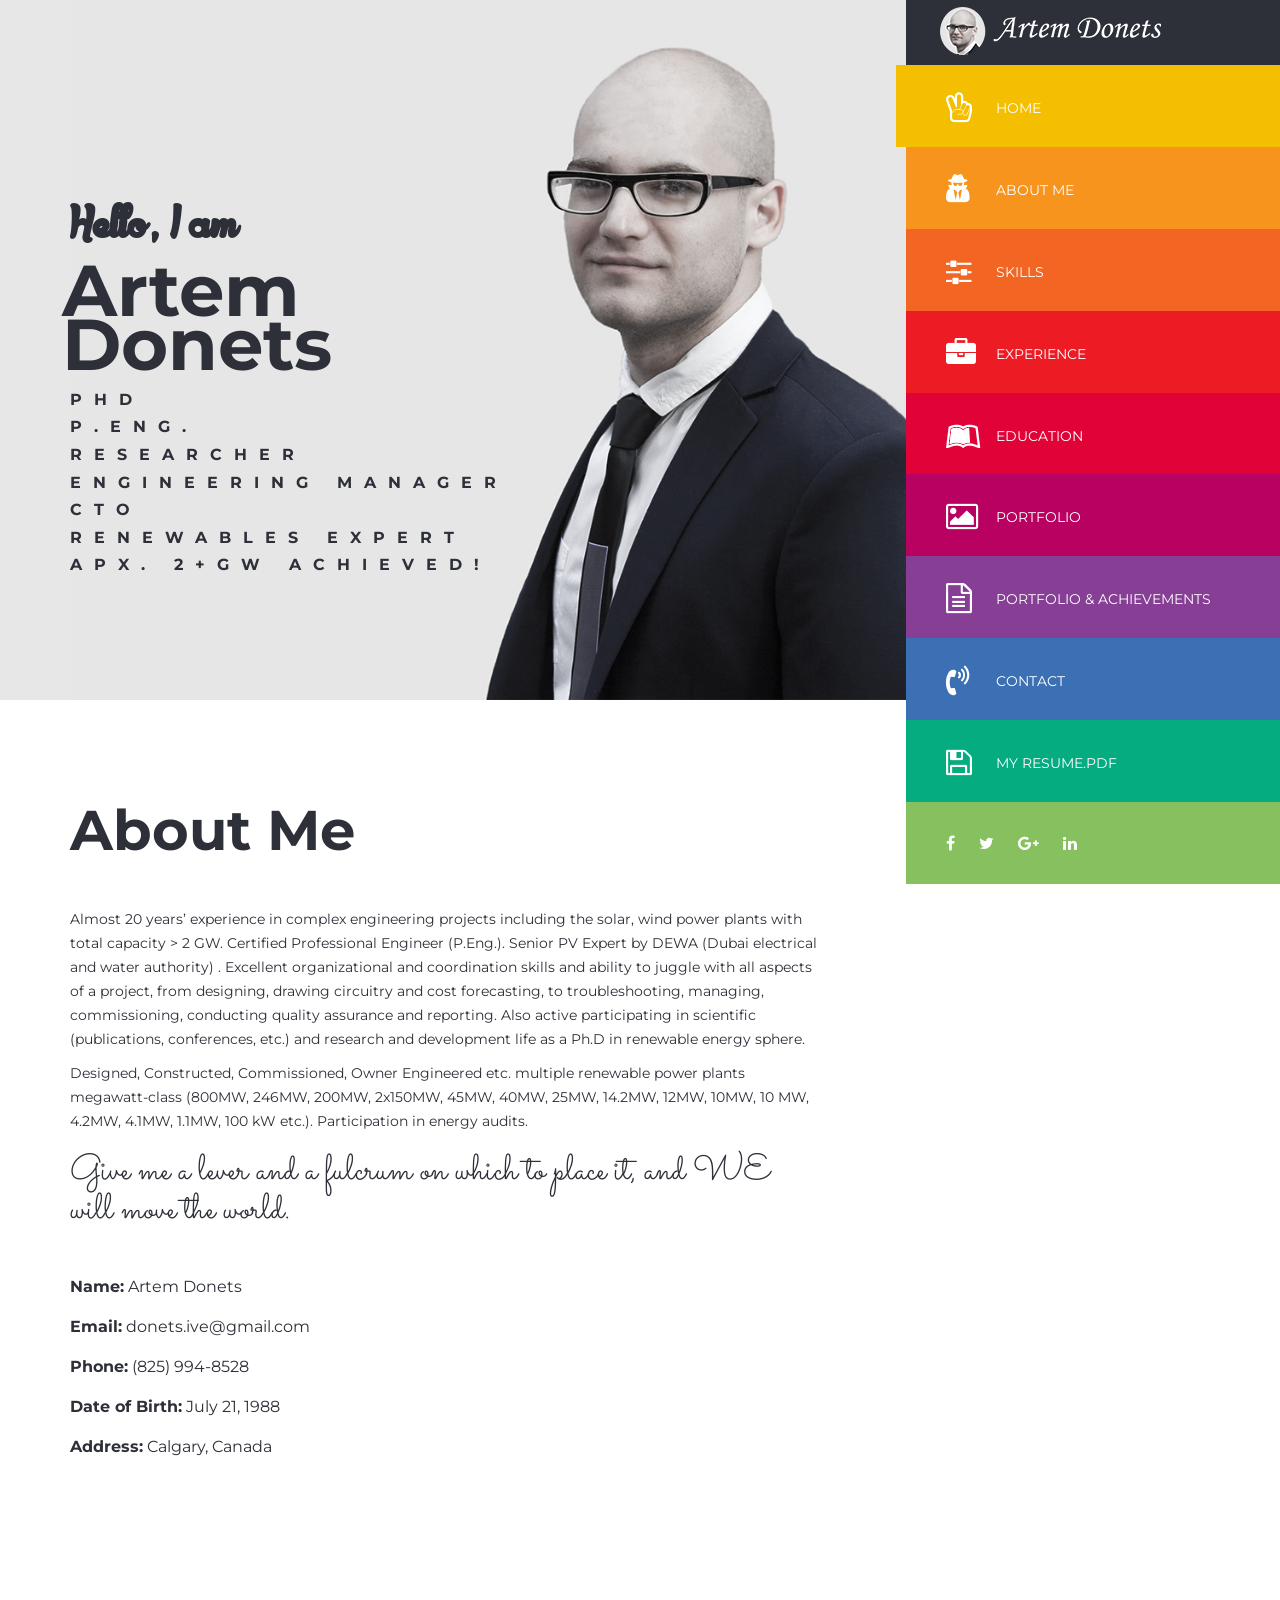
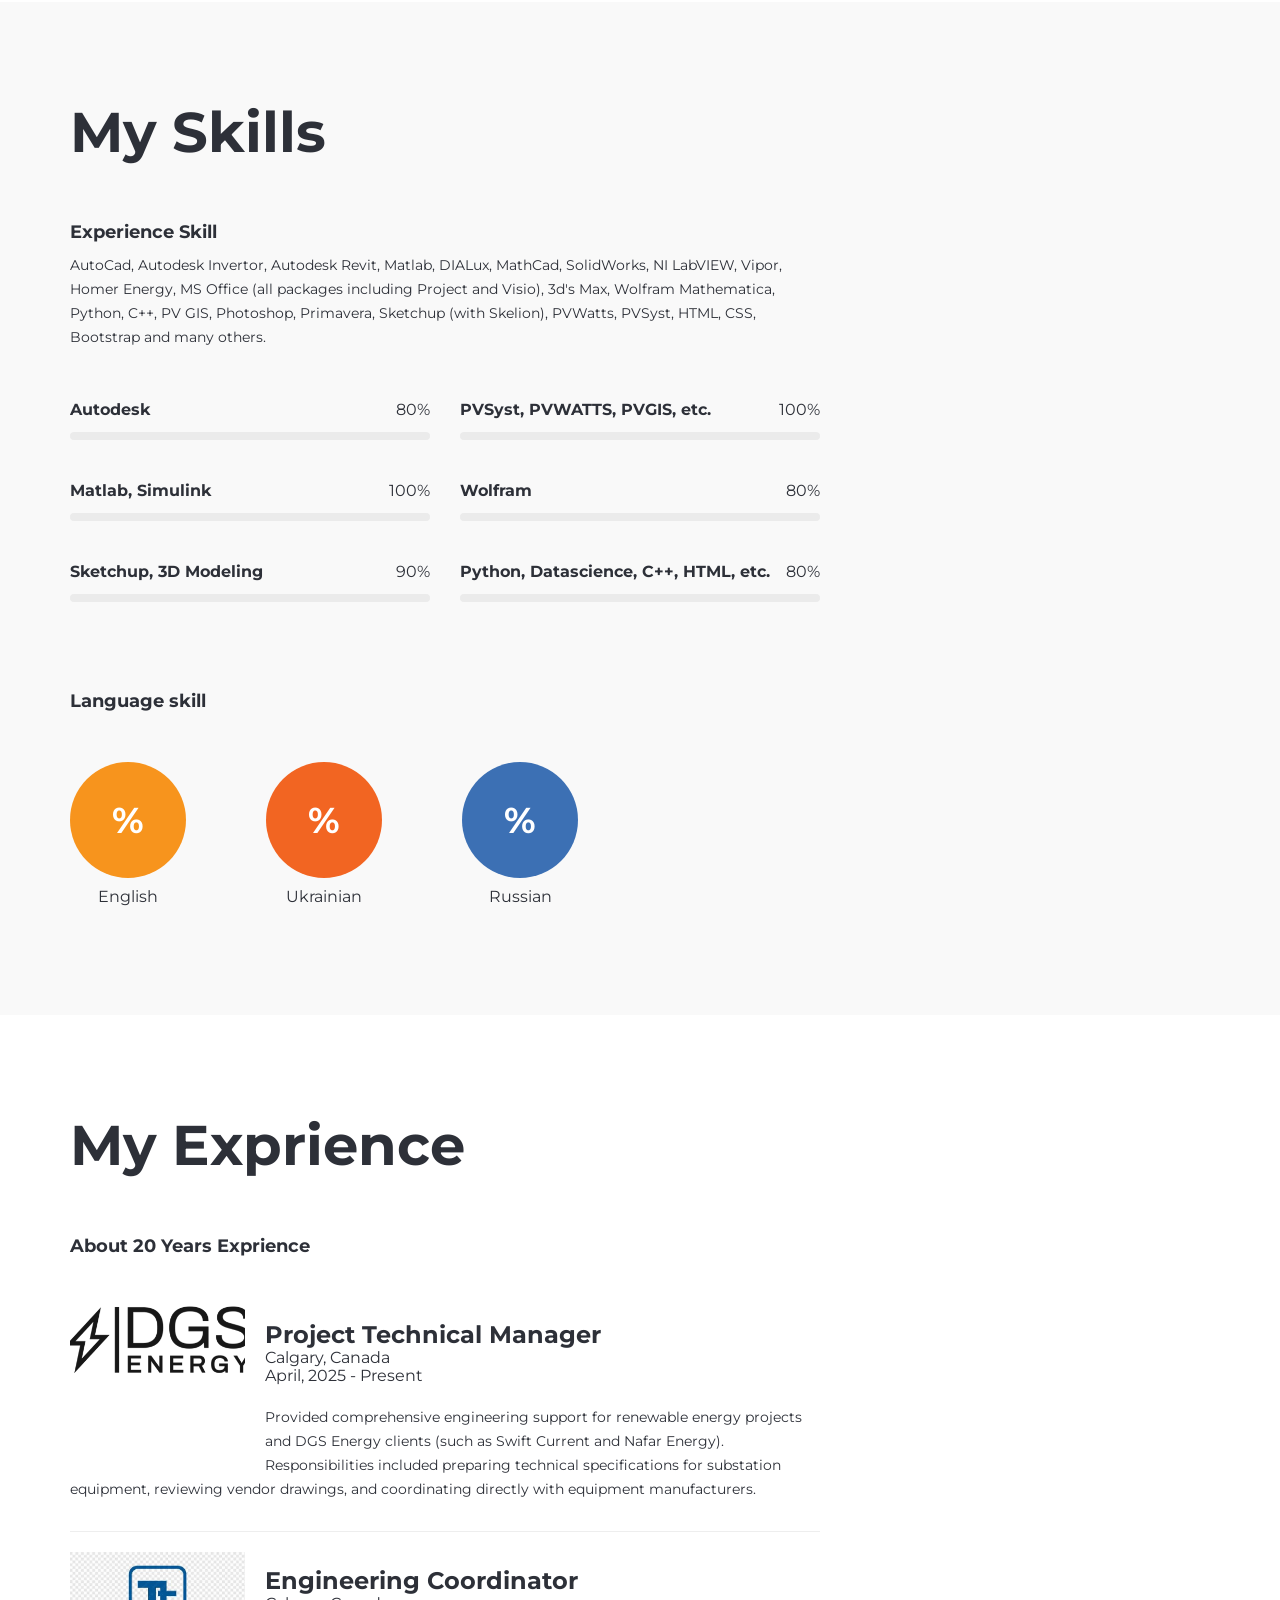
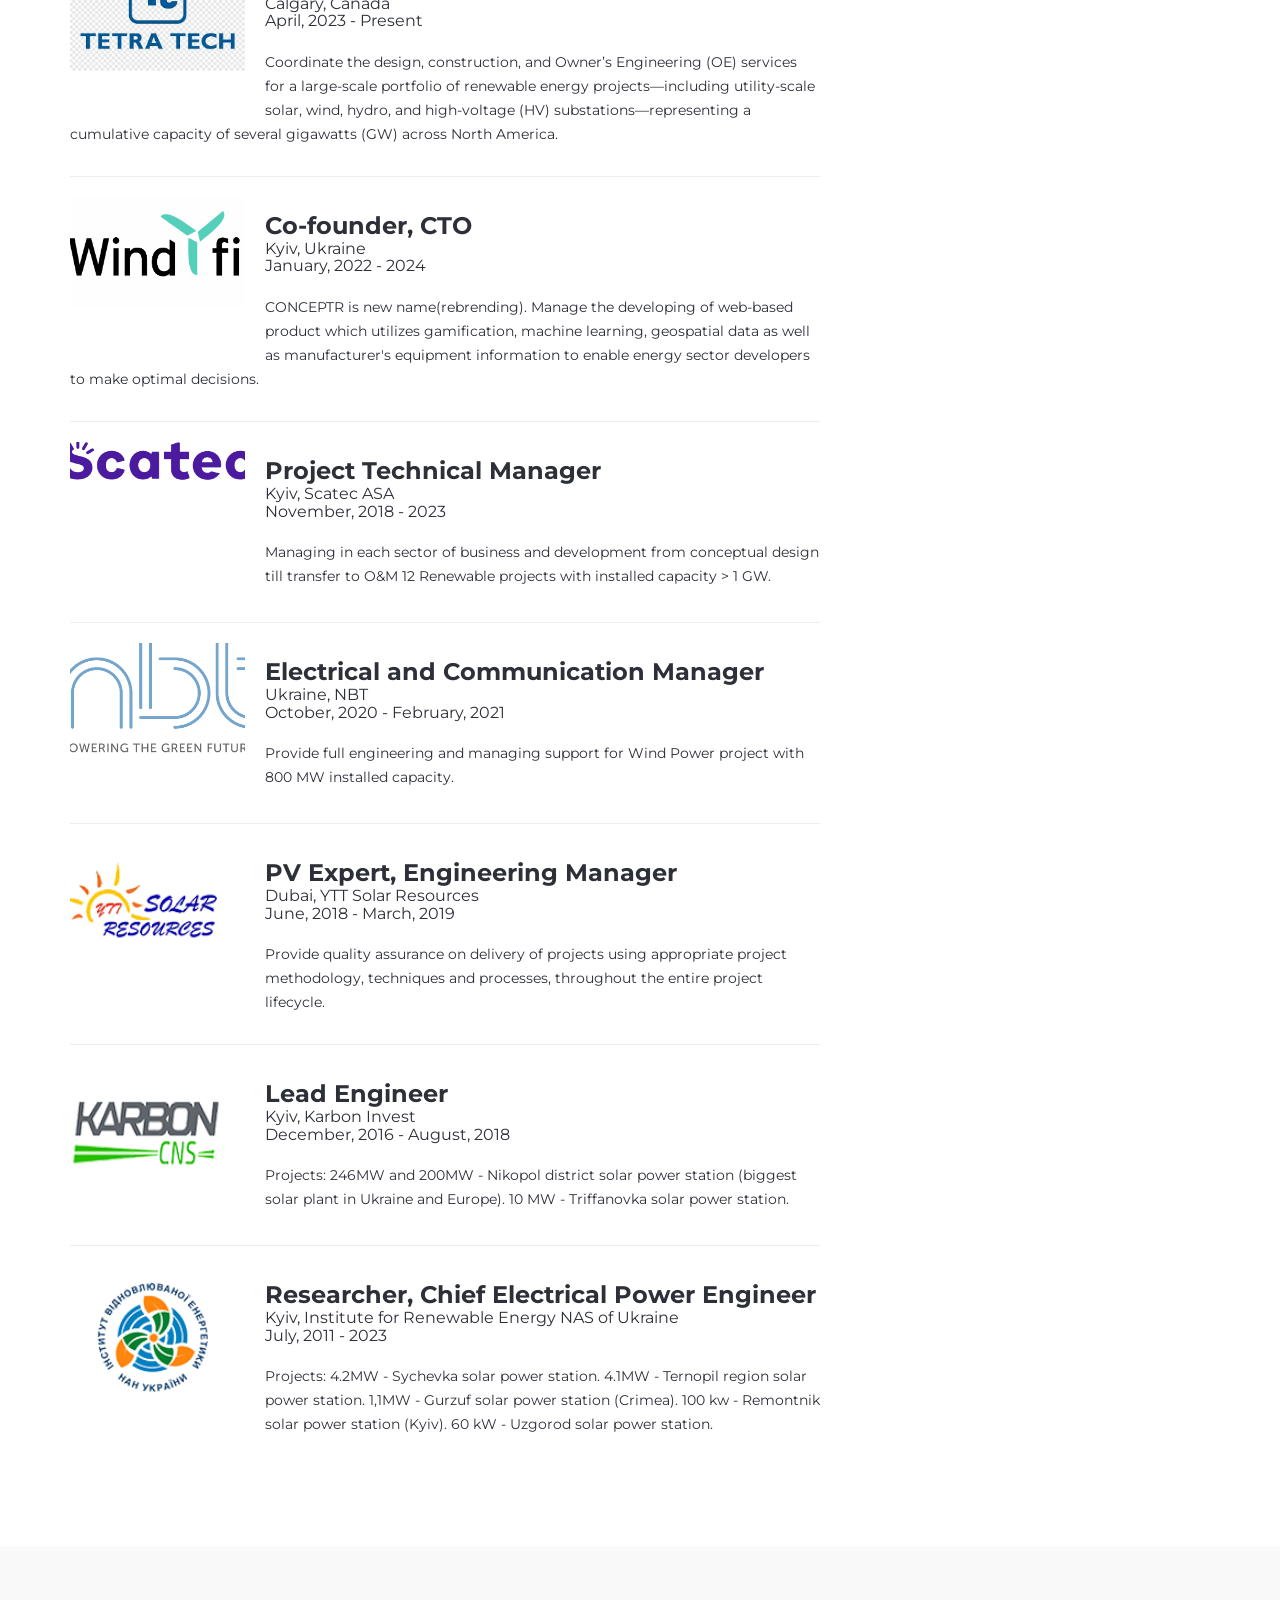
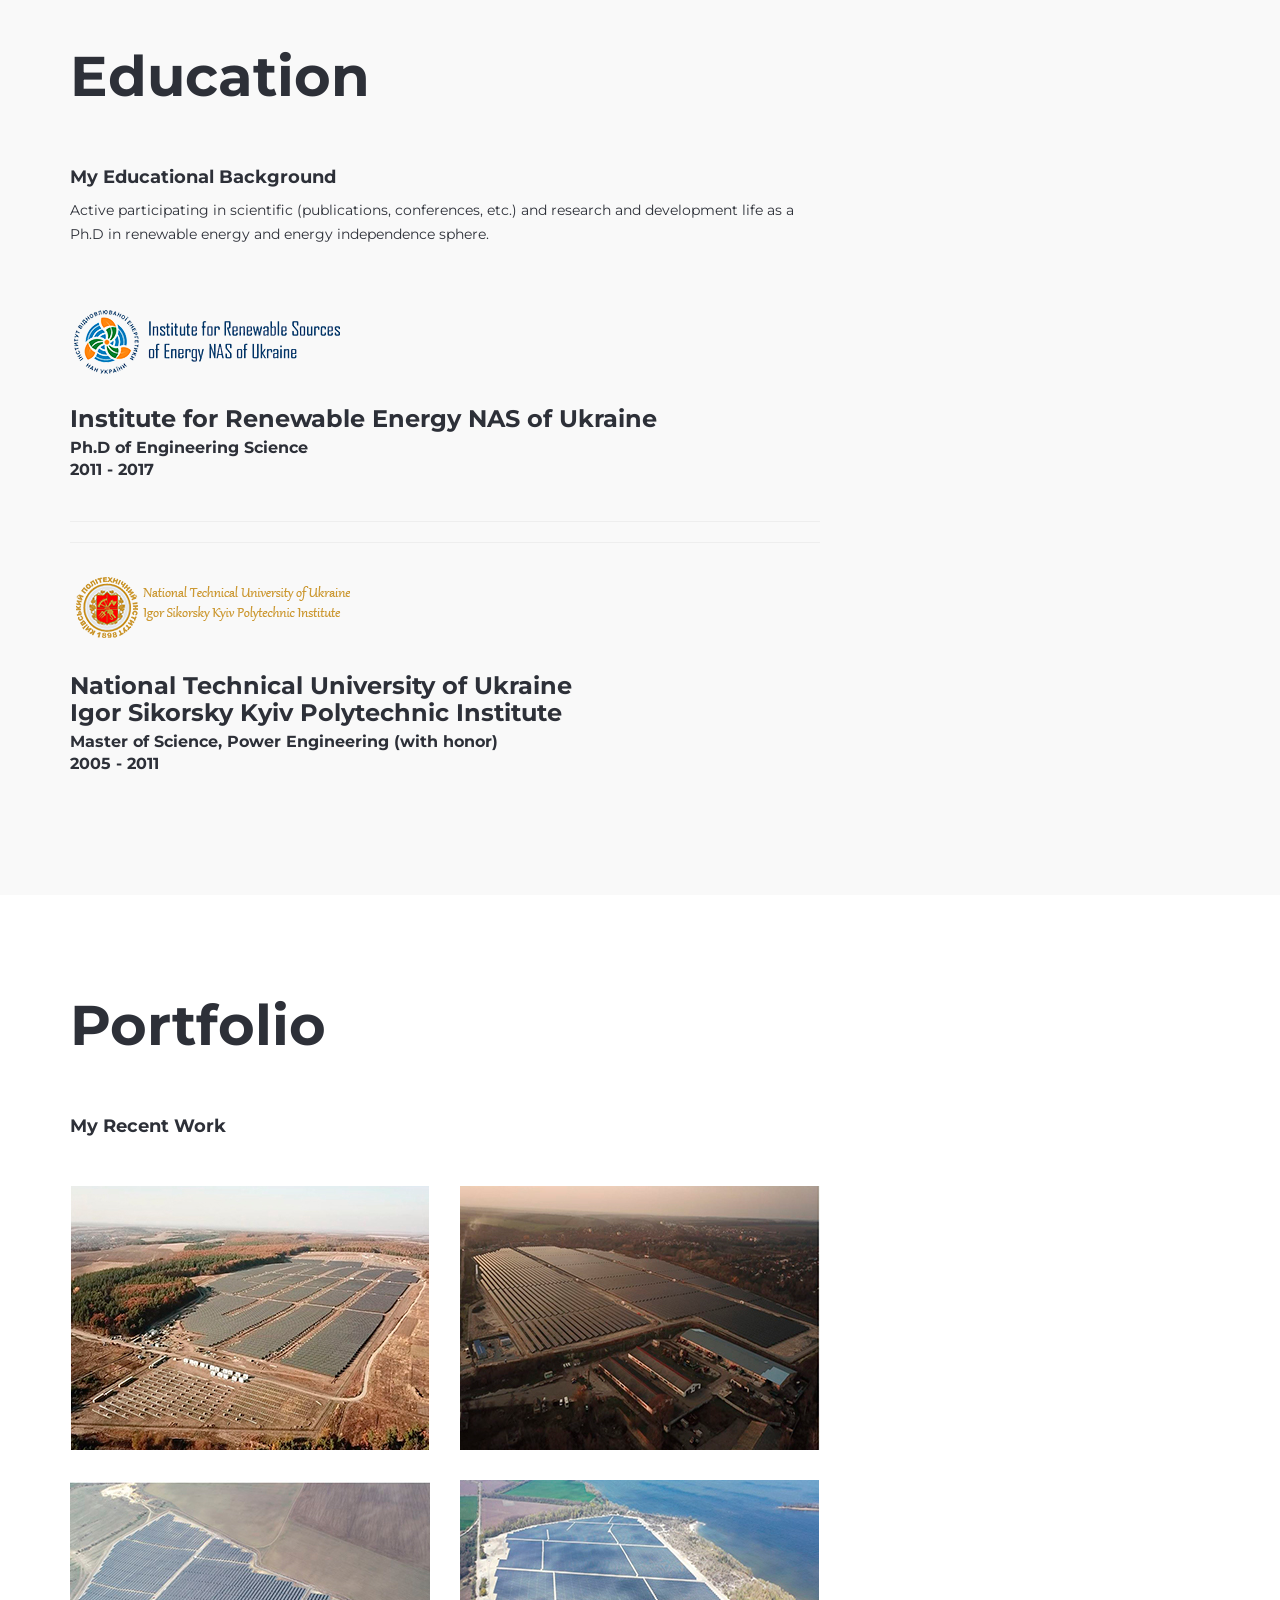
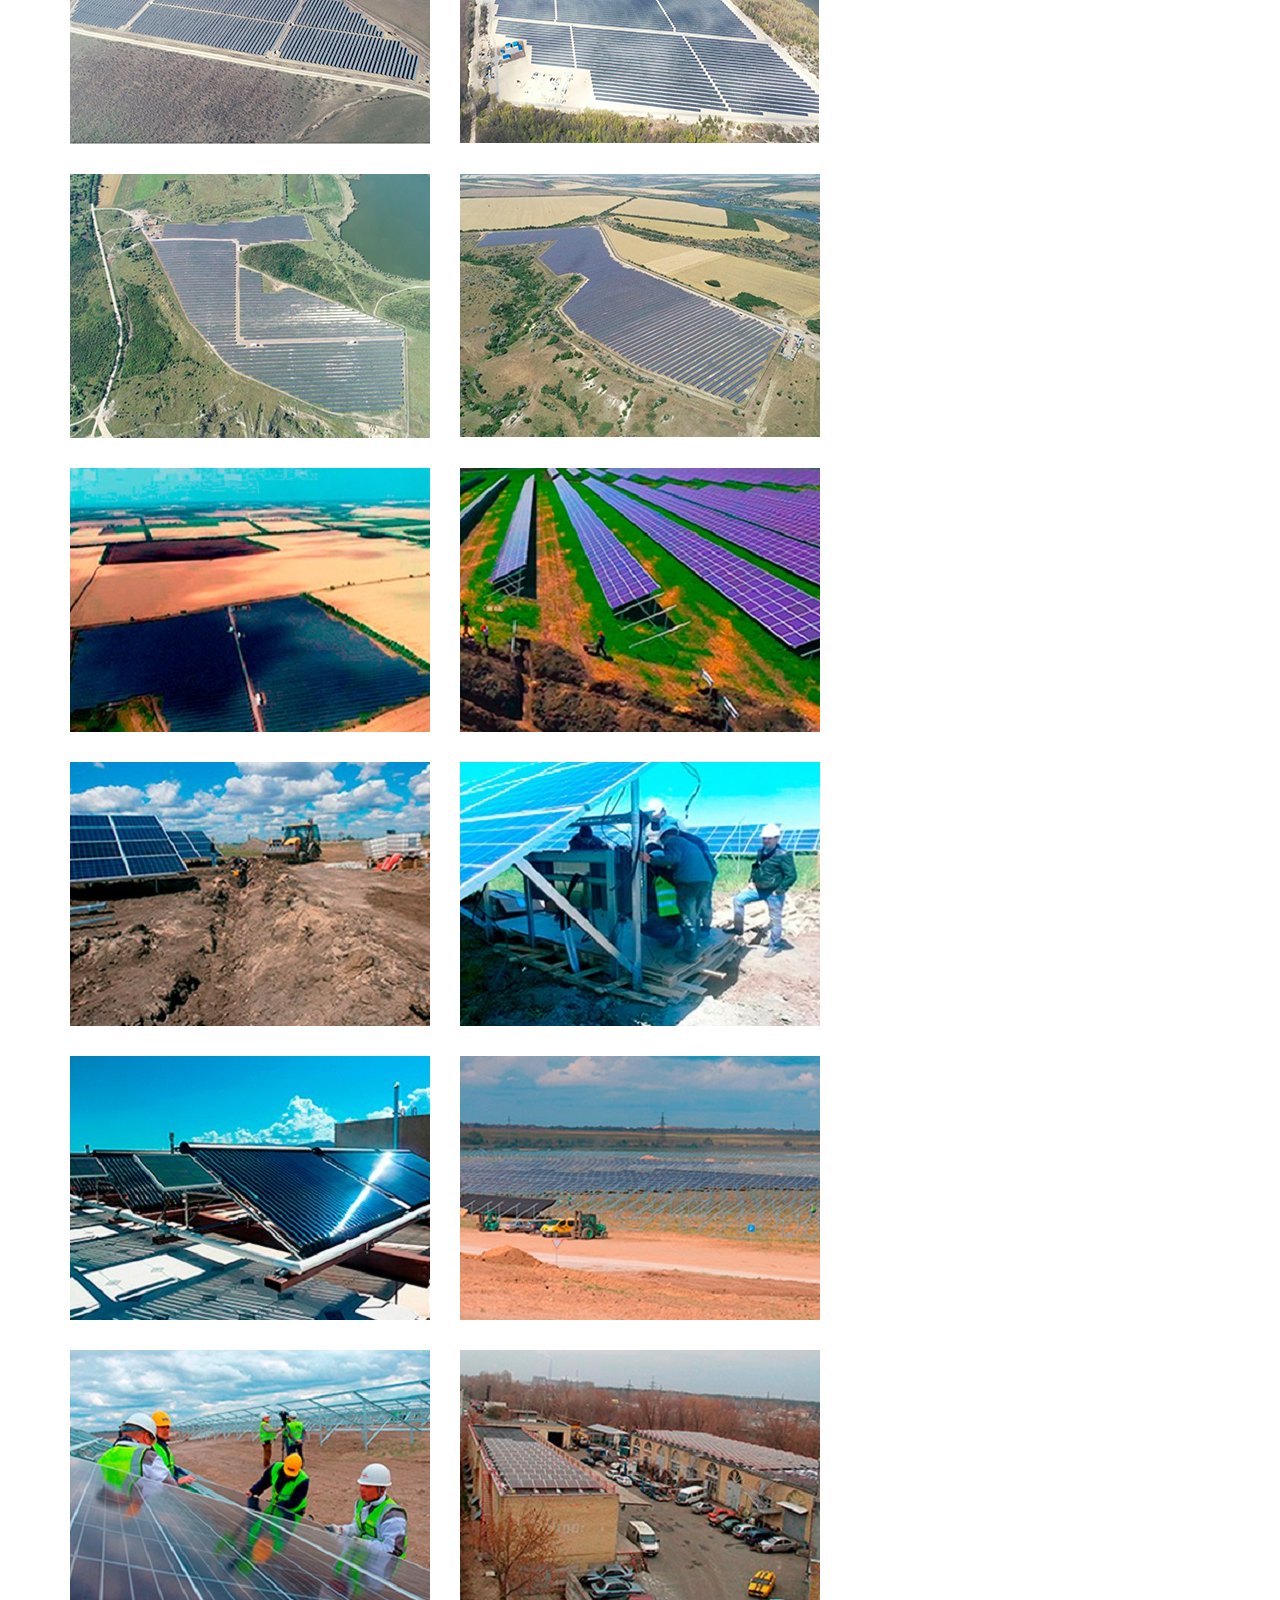
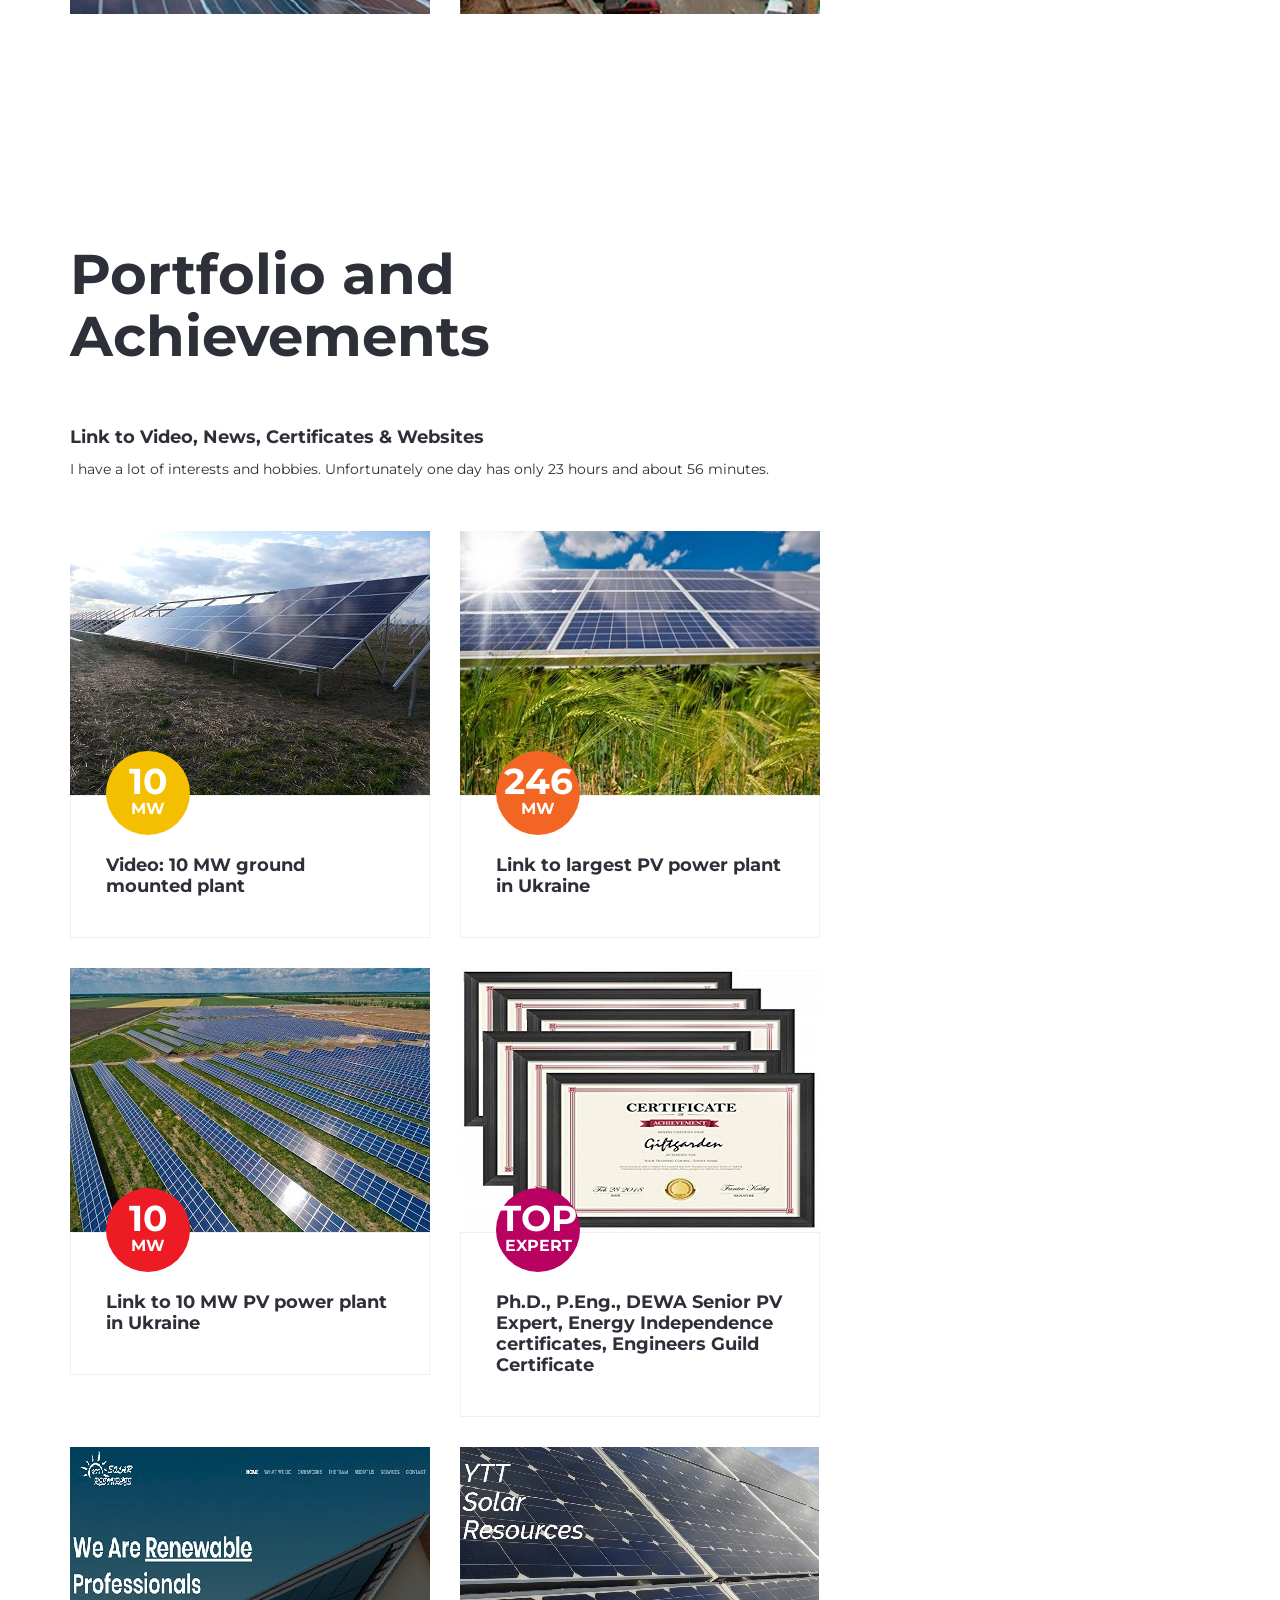
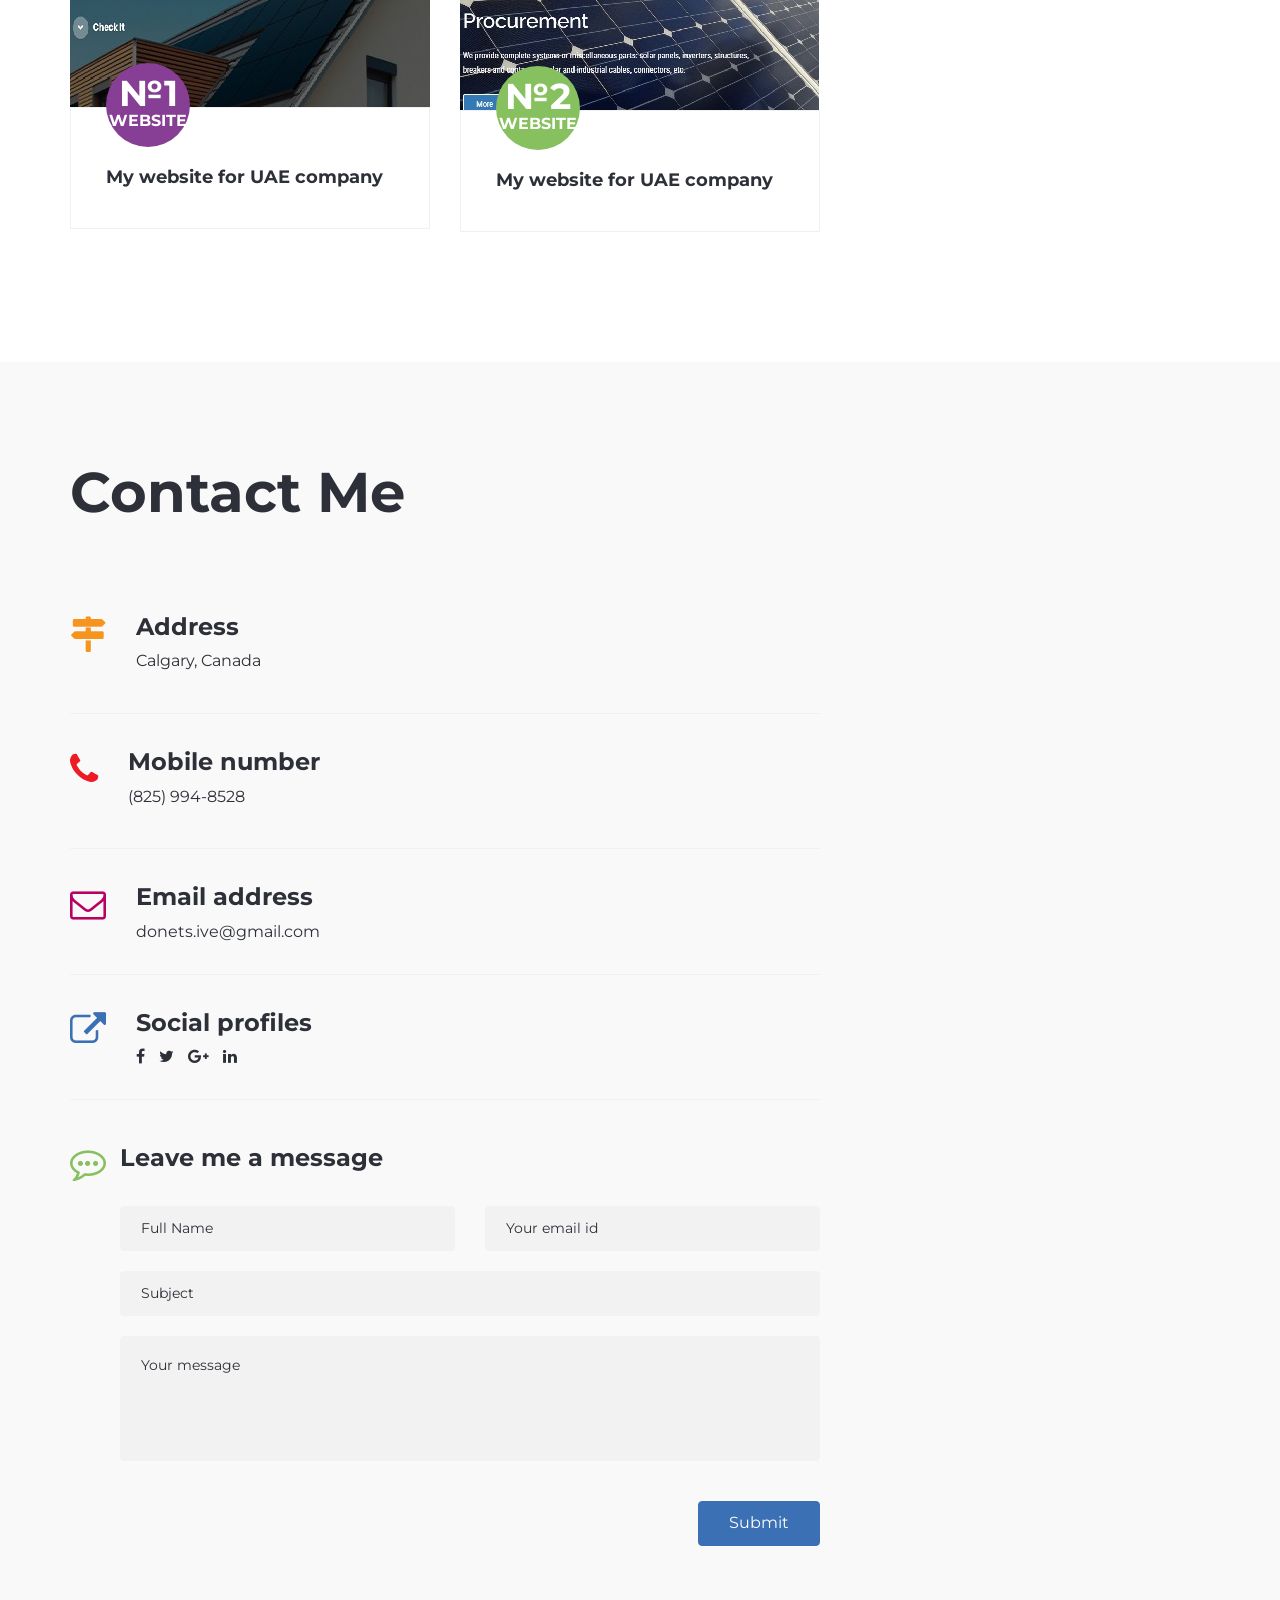
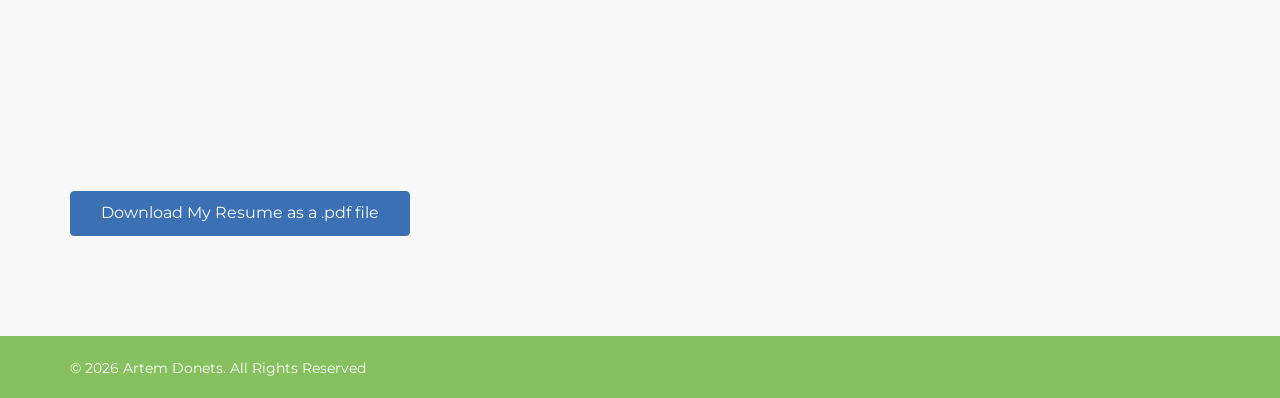
==== commit 6917b76d: "updates 2026" ====
--- a/index2.html
+++ b/index2.html
@@ -101,7 +101,7 @@
                                 <div class="banner-info">
                                     <h1>Hello, I am</h1>
                                     <h2>Artem<p>Donets</p></h2>
-                                    <h3><p>PhD</p><p>P.Eng.</p><p>Researcher</p><p>Engineering Manager/CTO</p><p>Renewables Expert</p><p>apx. 2+GW achieved!</p></h3>
+                                    <h3><p>PhD</p><p>P.Eng.</p><p>Researcher</p><p>Engineering Manager</p><p>CTO</p><p>Renewables Expert</p><p>apx. 2+GW achieved!</p></h3>
                                 </div>
                             </div>
                         </div>
@@ -178,7 +178,7 @@
                                             </div>
                                         </div>
                                         <label>Matlab, Simulink</label>
-                                        <span class="rating-count pull-right">80%</span>
+                                        <span class="rating-count pull-right">100%</span>
                                         <div class="skill-progress">
                                             <div class="progress">
                                                 <div class="progress-bar bar1" role="progressbar" aria-valuenow="80" aria-valuemin="0" aria-valuemax="100" >
@@ -360,7 +360,7 @@
                                 </div>
                                 <div class="exprience-info">
                                     <h3>Researcher, Chief Electrical Power Engineer</h3>
-                                    <h5>Kyiv, Institute for Renewable Energy NAS of Ukraine<p>July, 2011 - Present</p></h5>
+                                    <h5>Kyiv, Institute for Renewable Energy NAS of Ukraine<p>July, 2011 - 2023</p></h5>
                                     <p>Projects:  4.2MW - Sychevka solar power station. 4.1MW - Ternopil region solar power station. 1,1MW - Gurzuf solar power station (Crimea). 100 kw - Remontnik solar power station (Kyiv). 60 kW - Uzgorod solar power station.</p>
                                 </div>                            
                             </div>
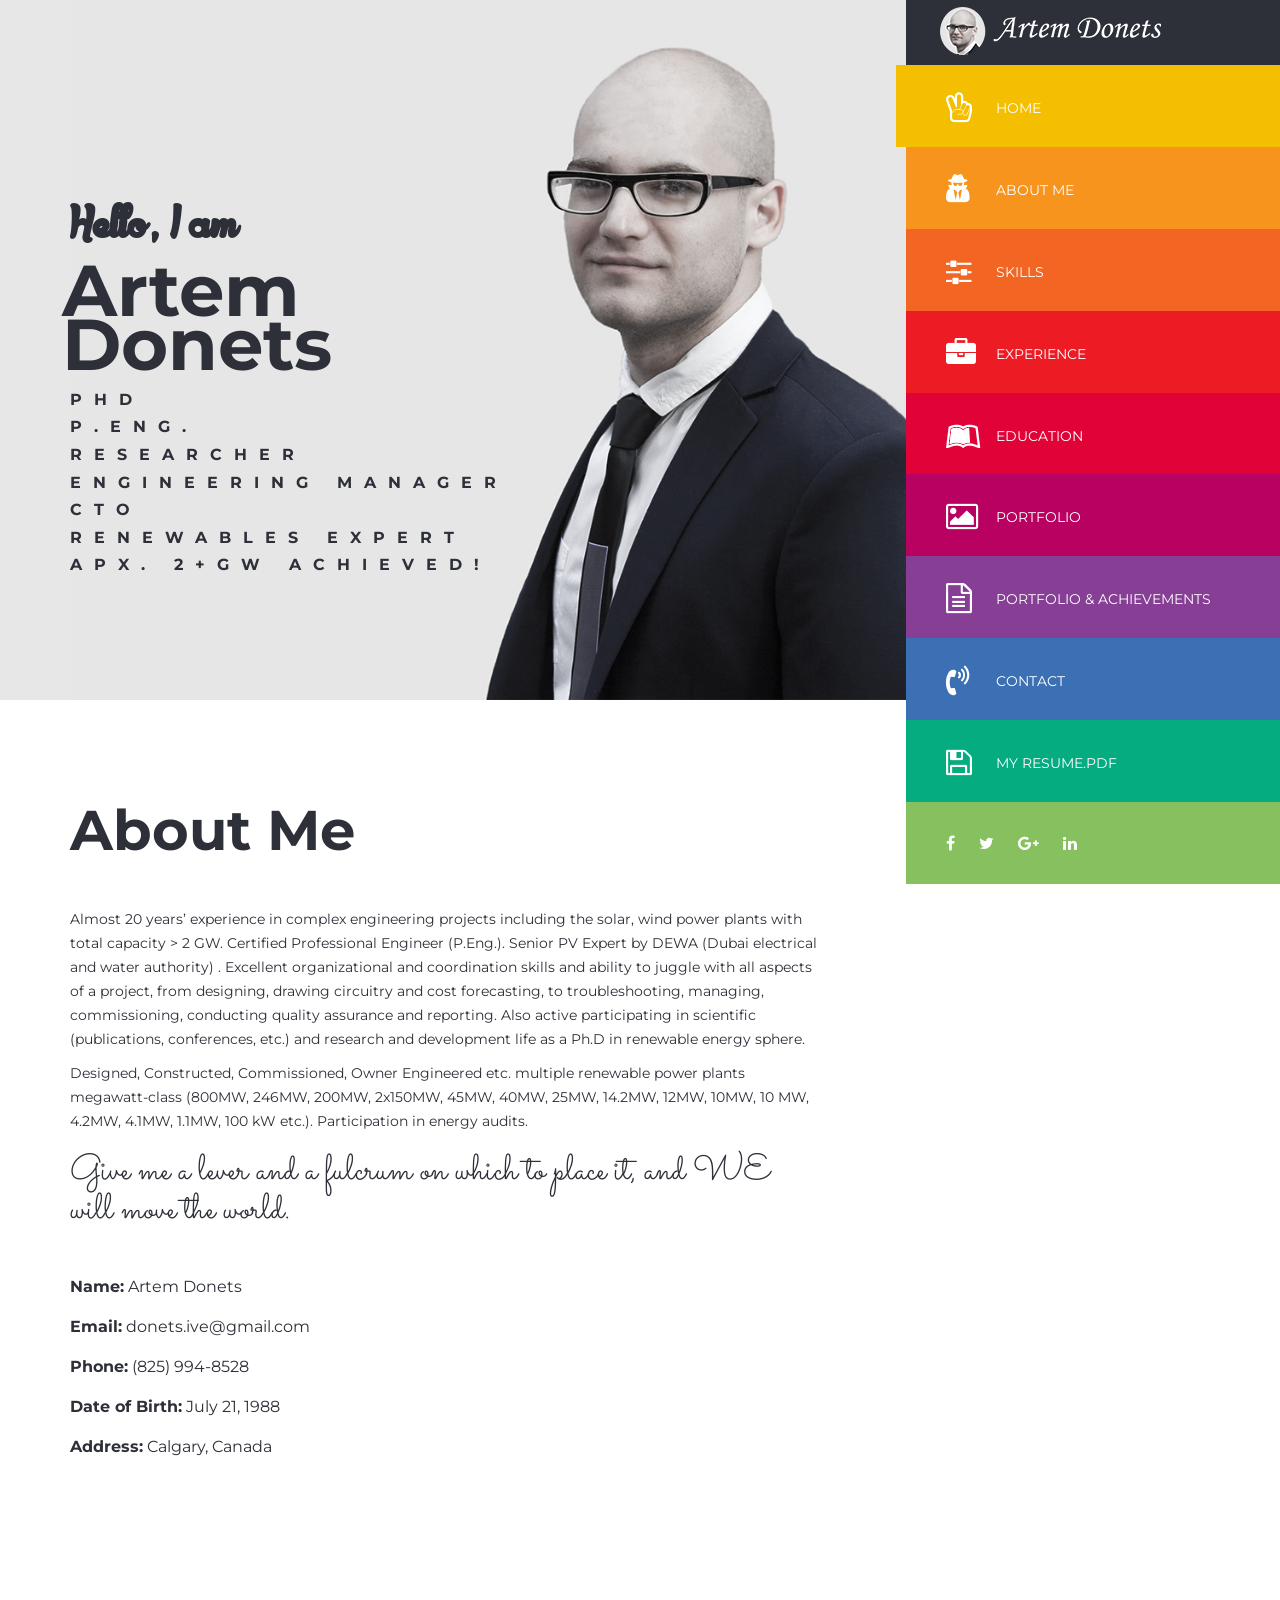
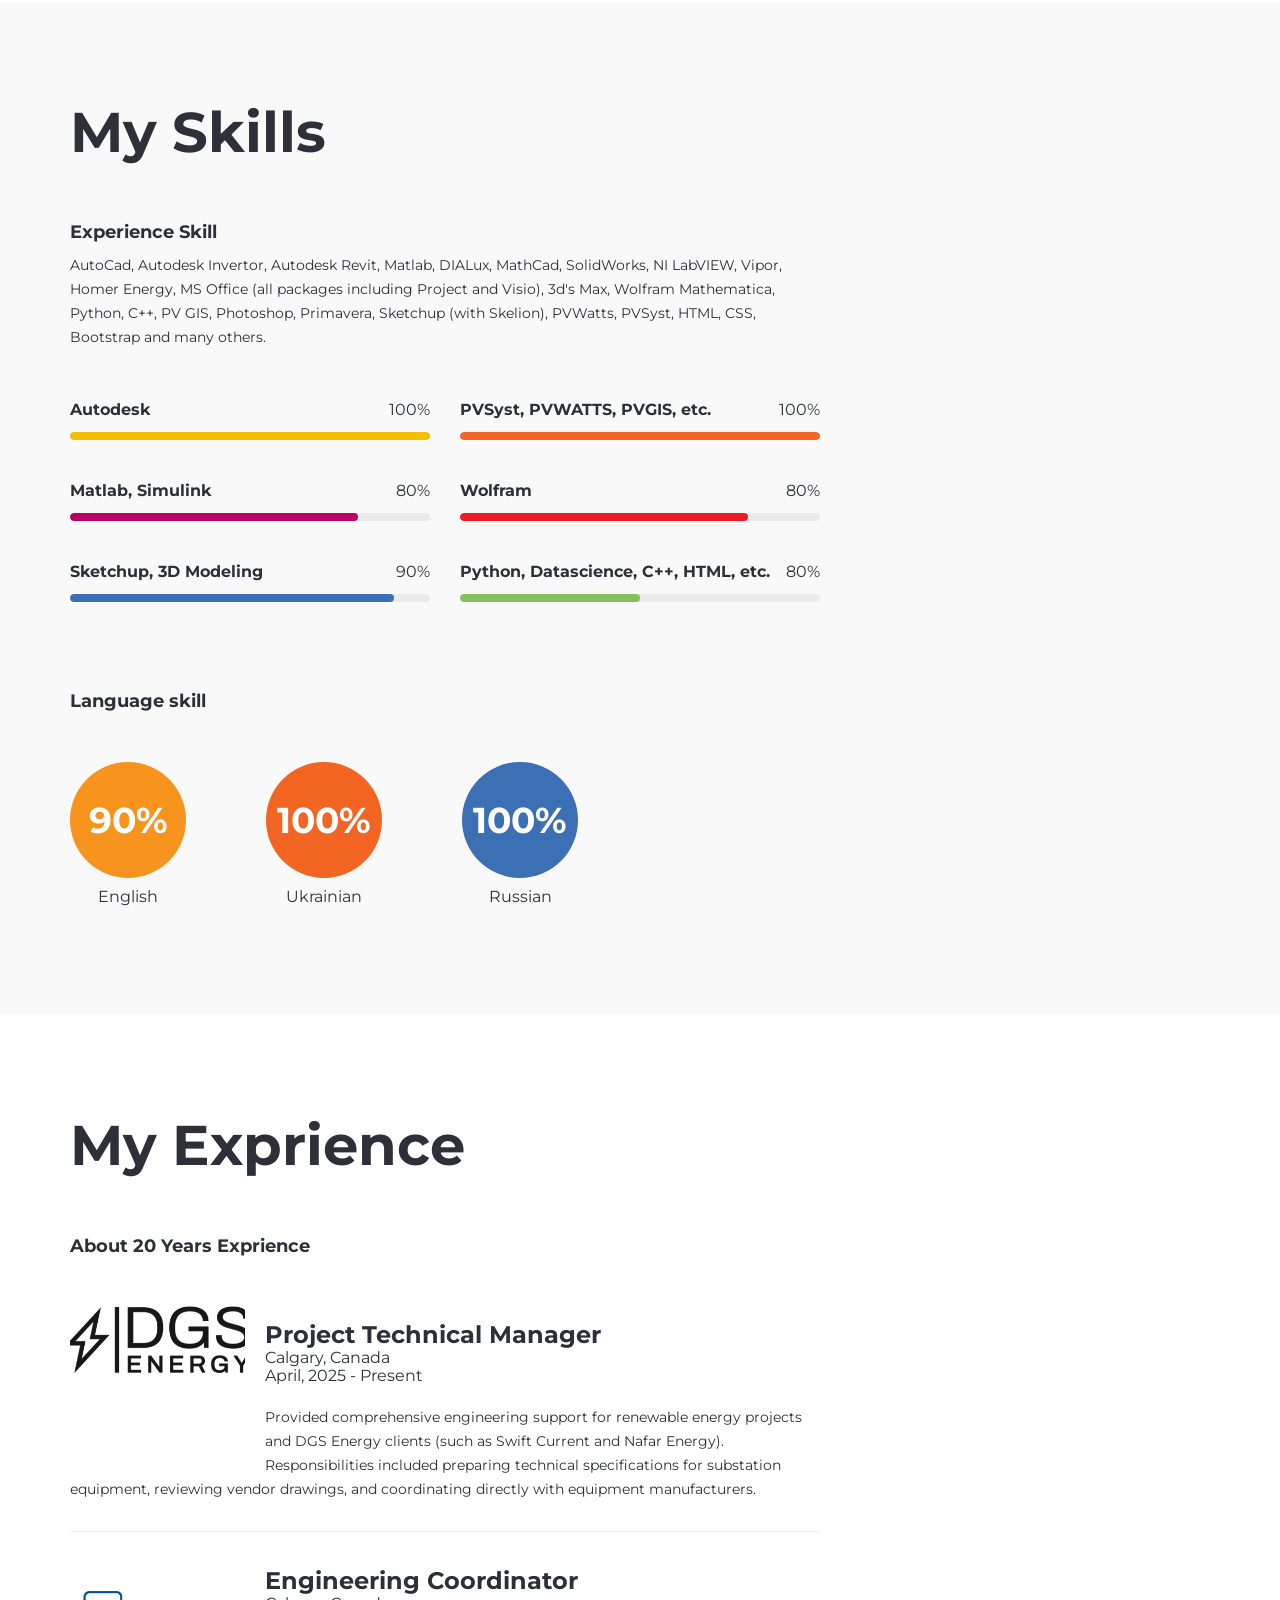
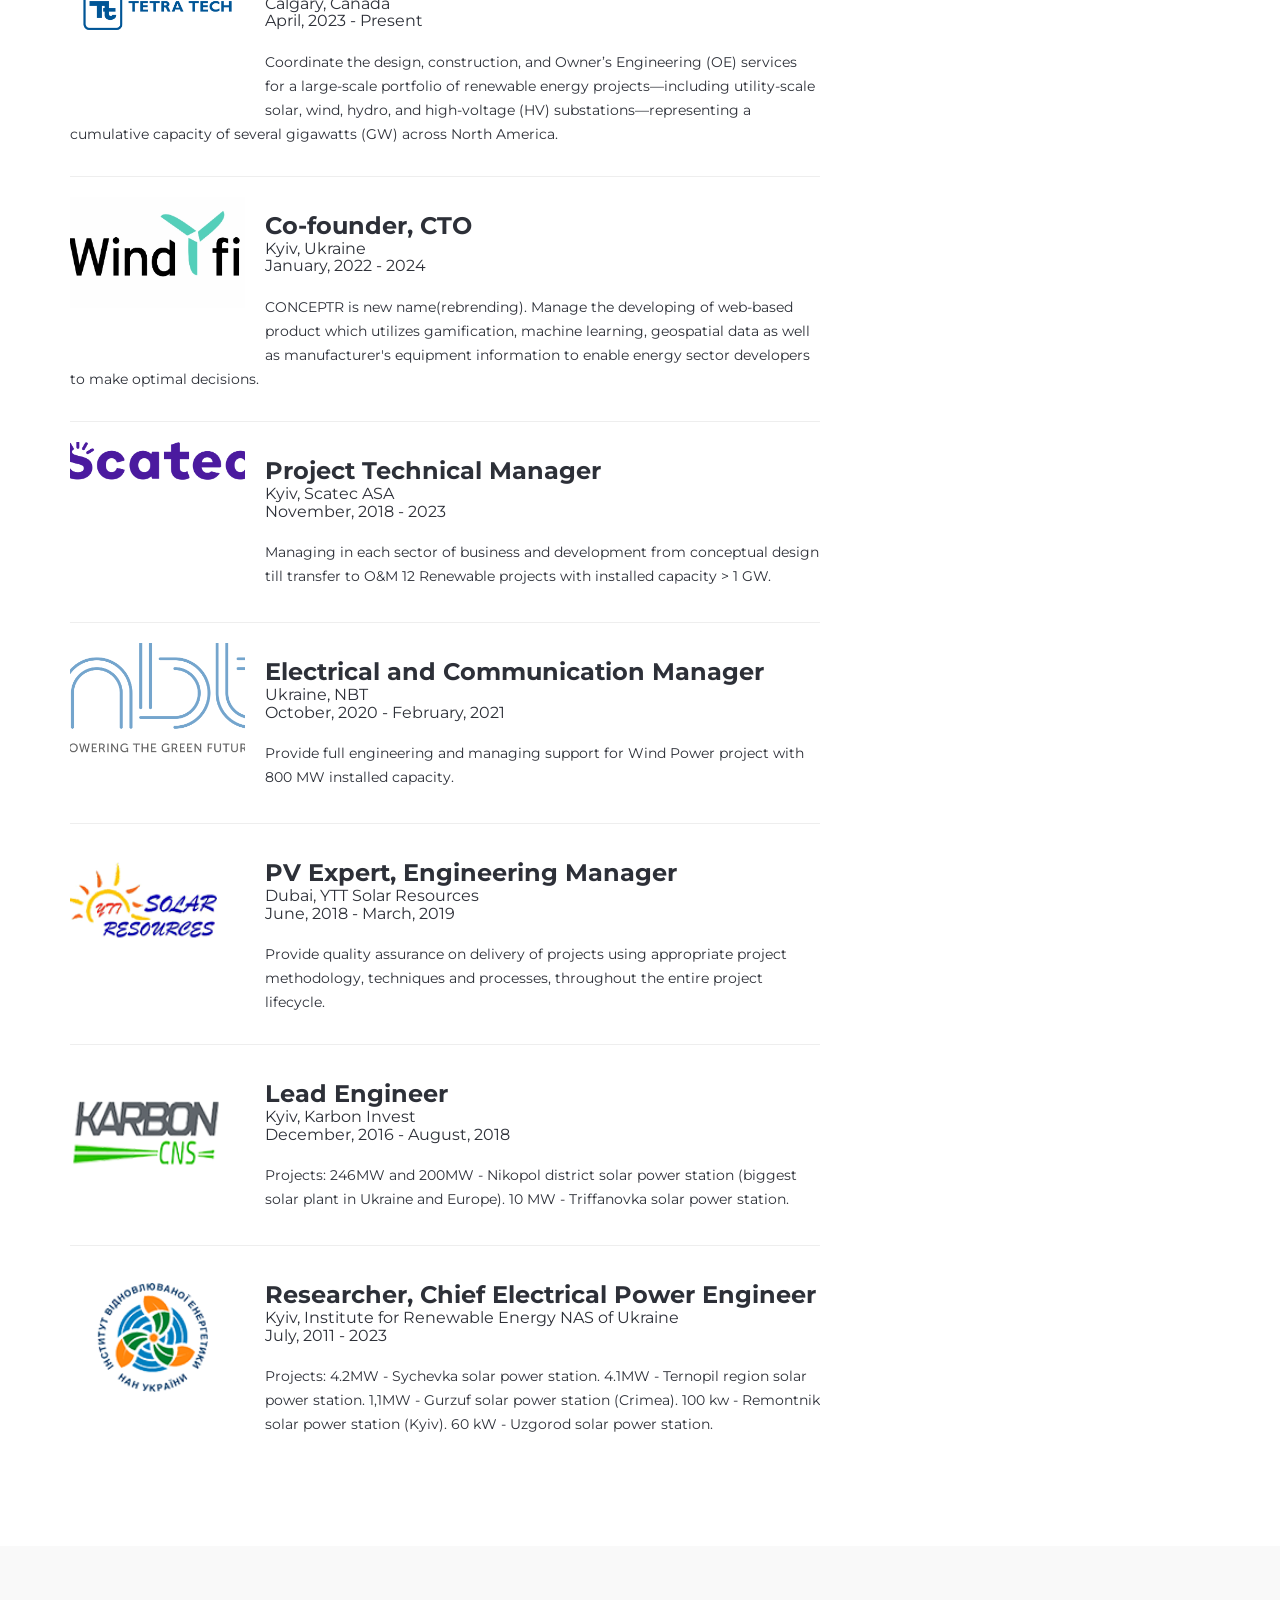
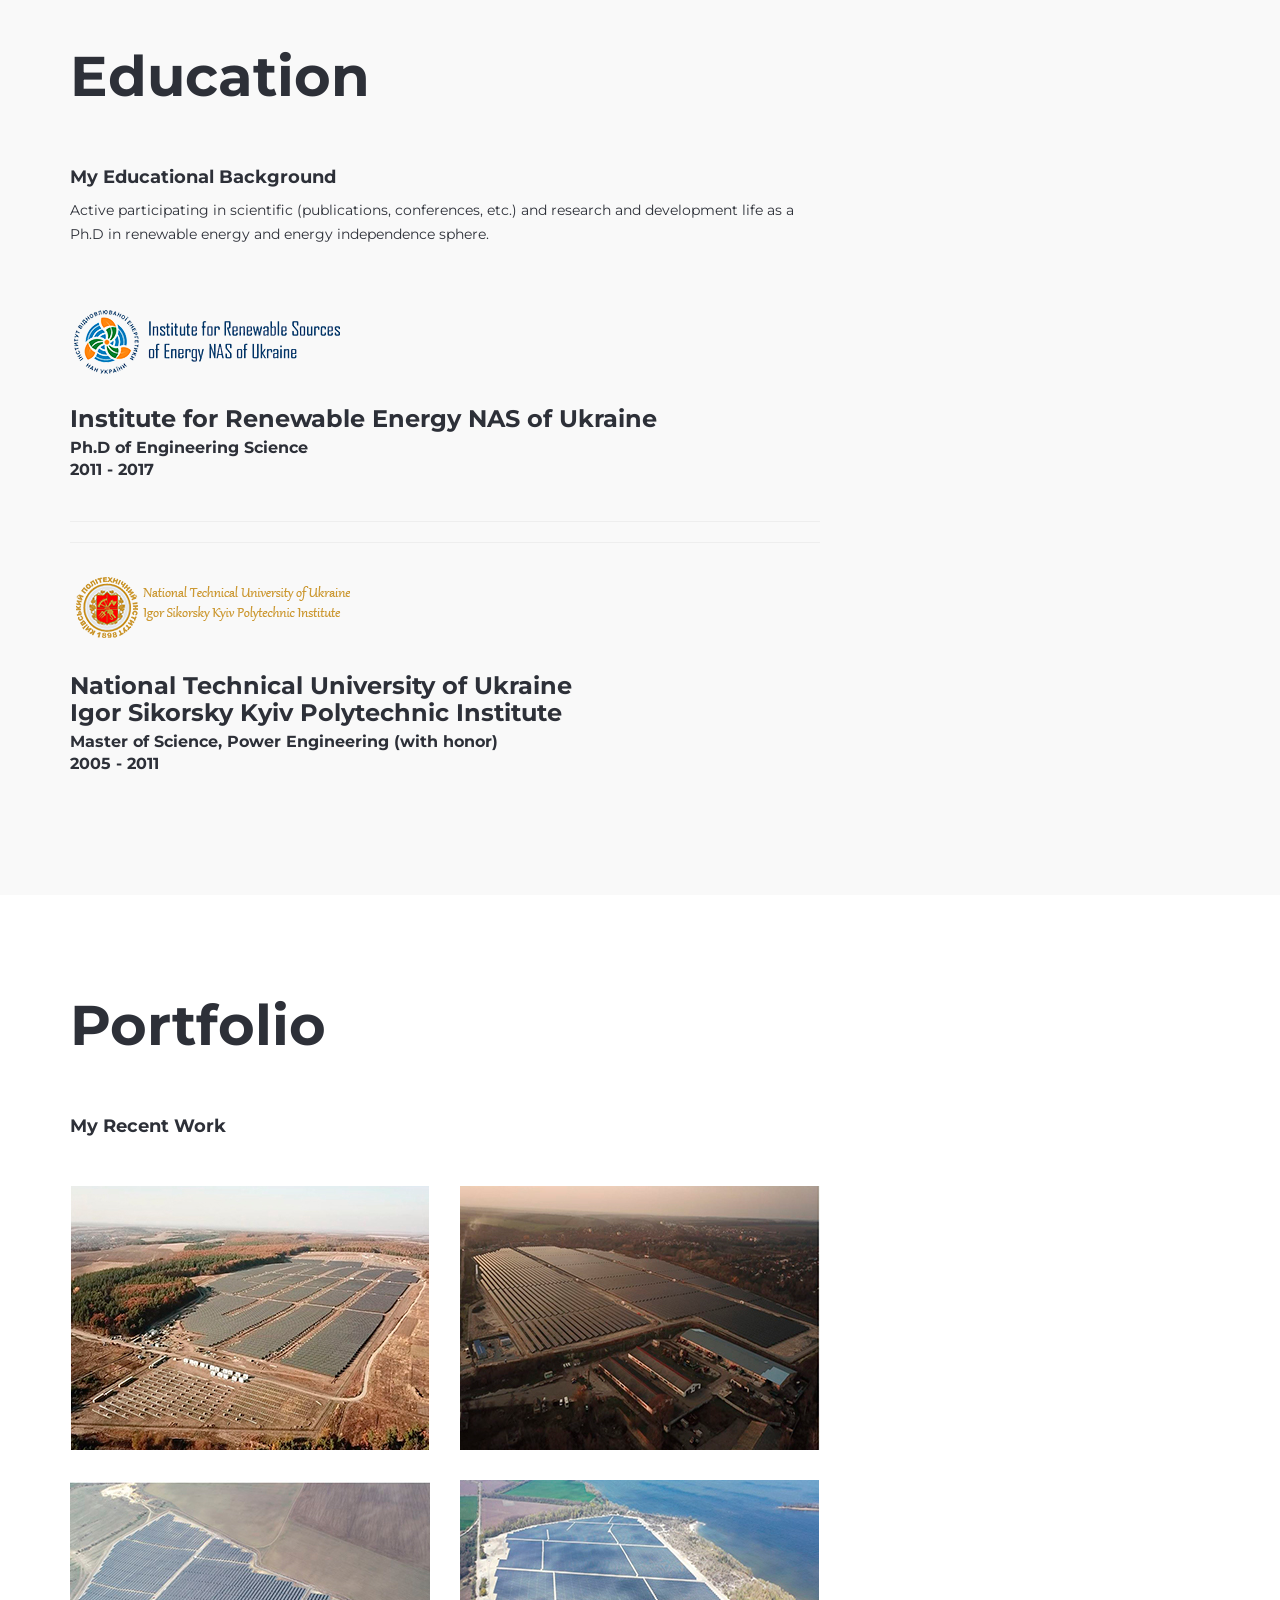
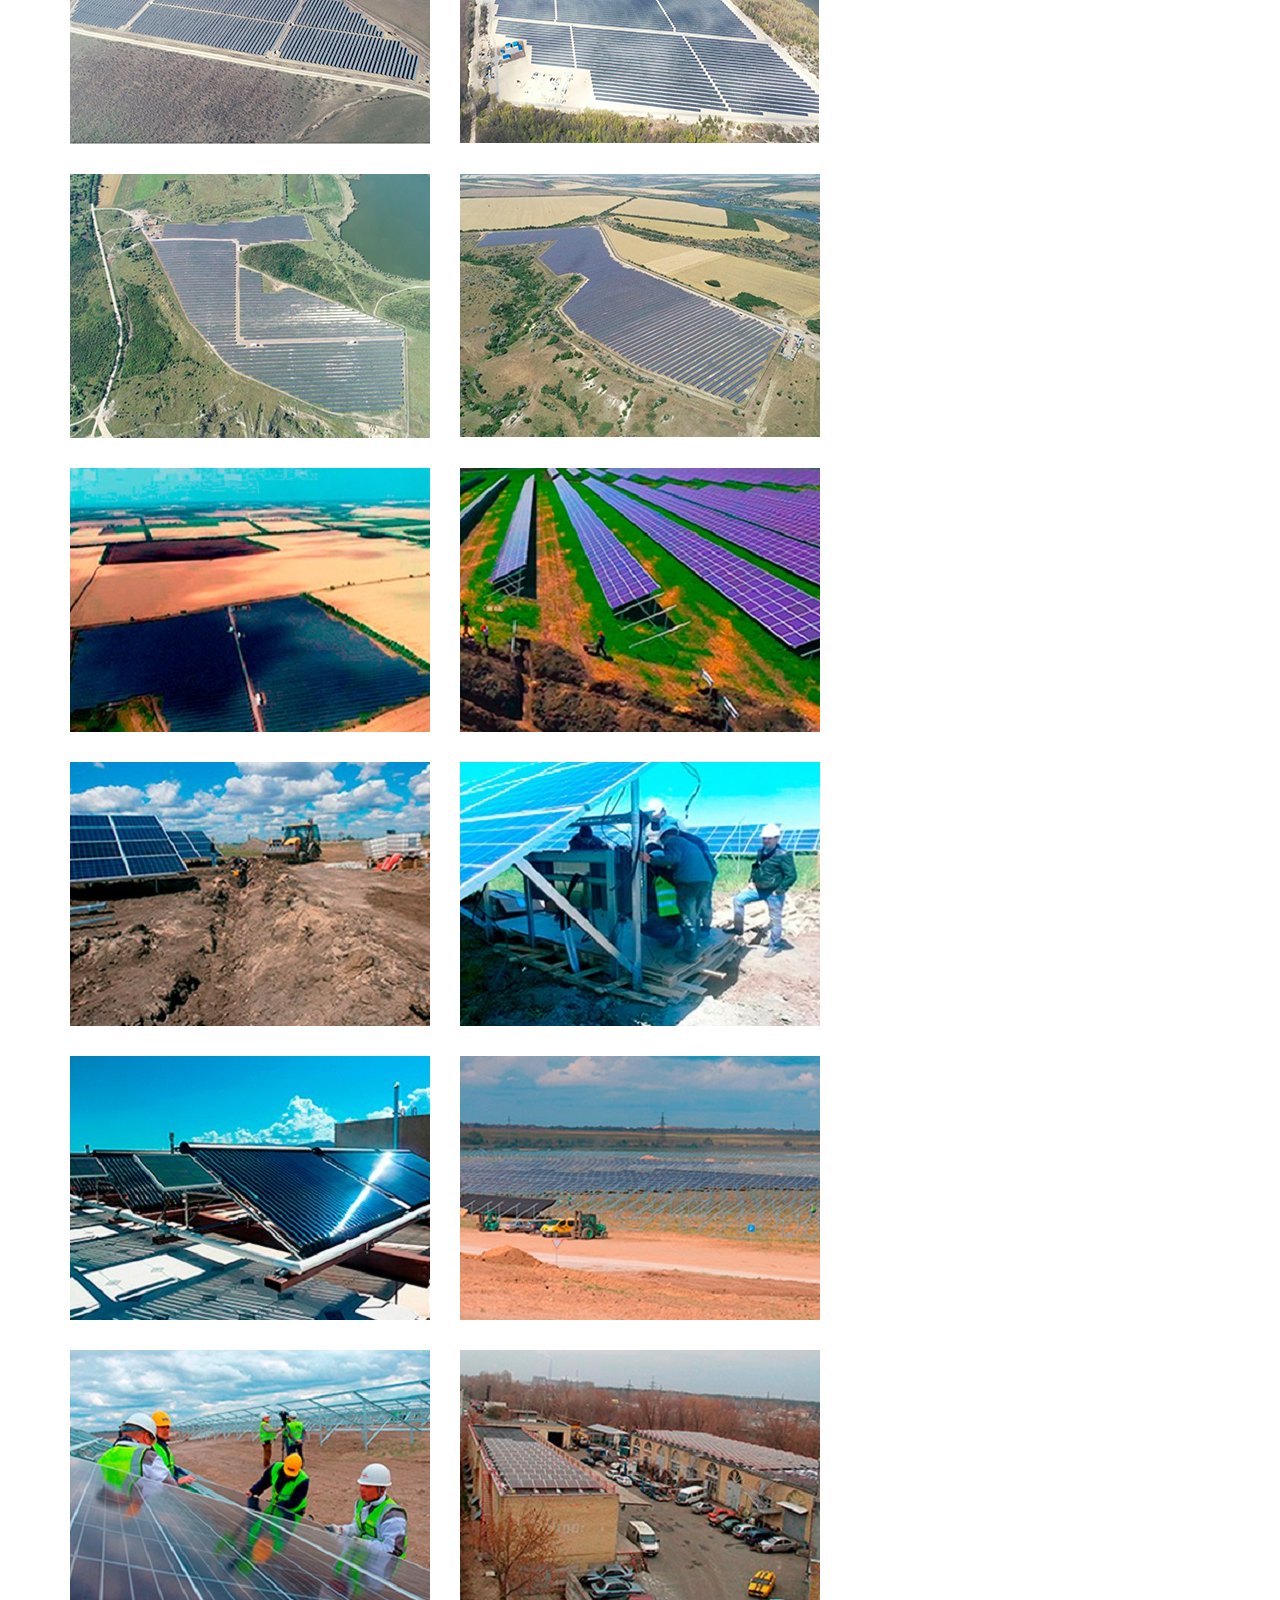
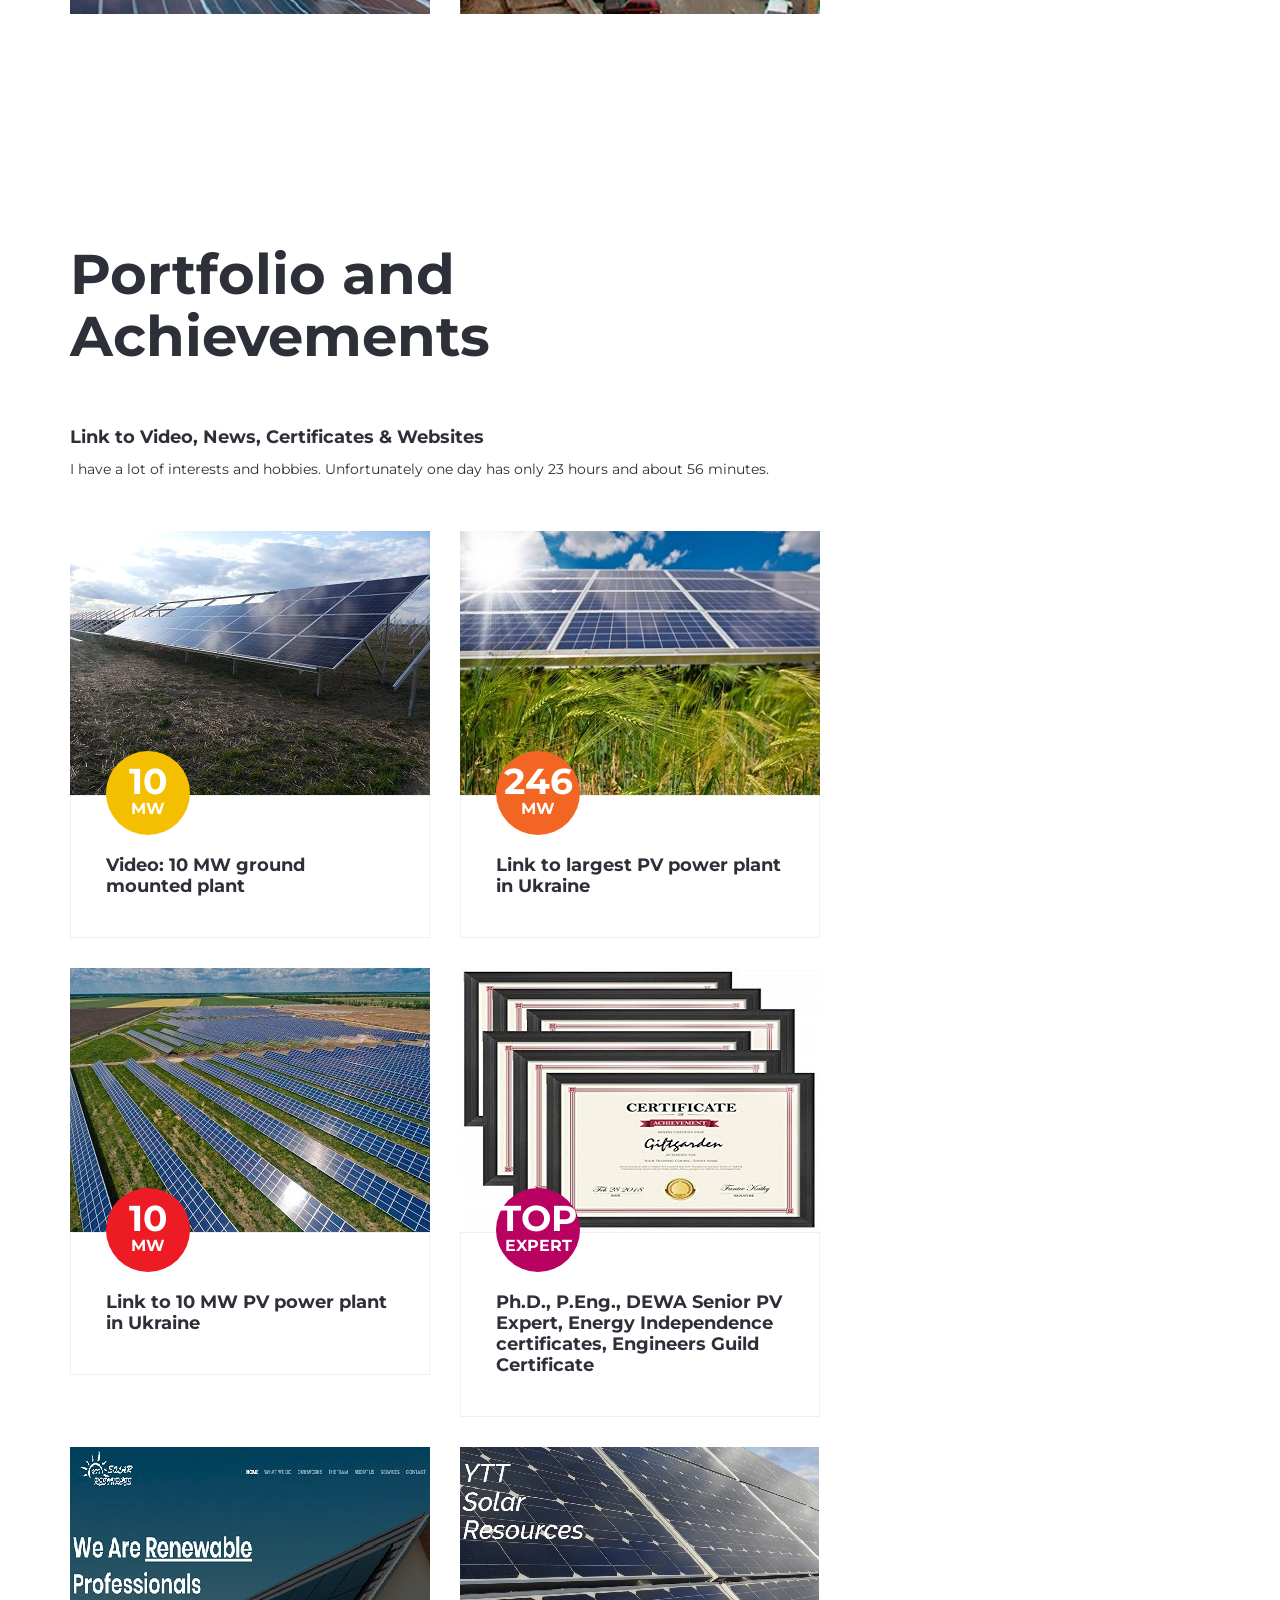
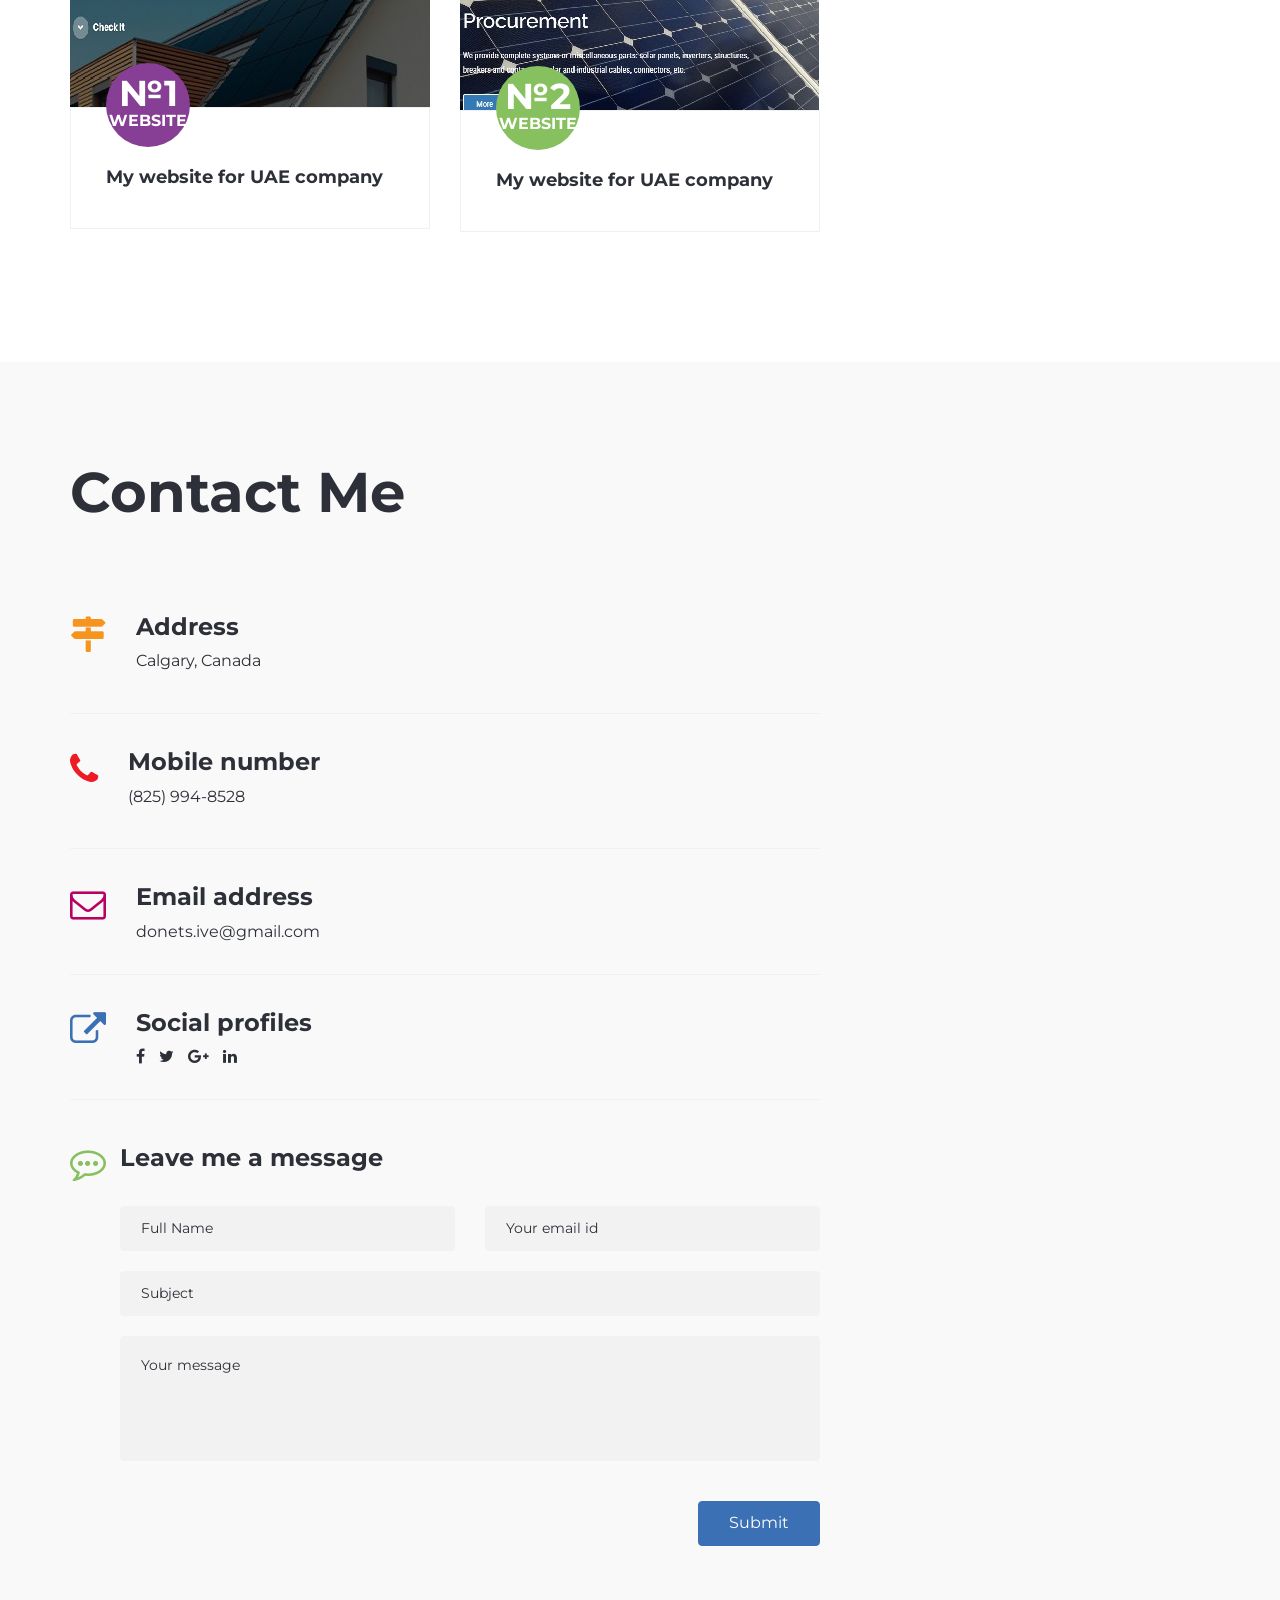
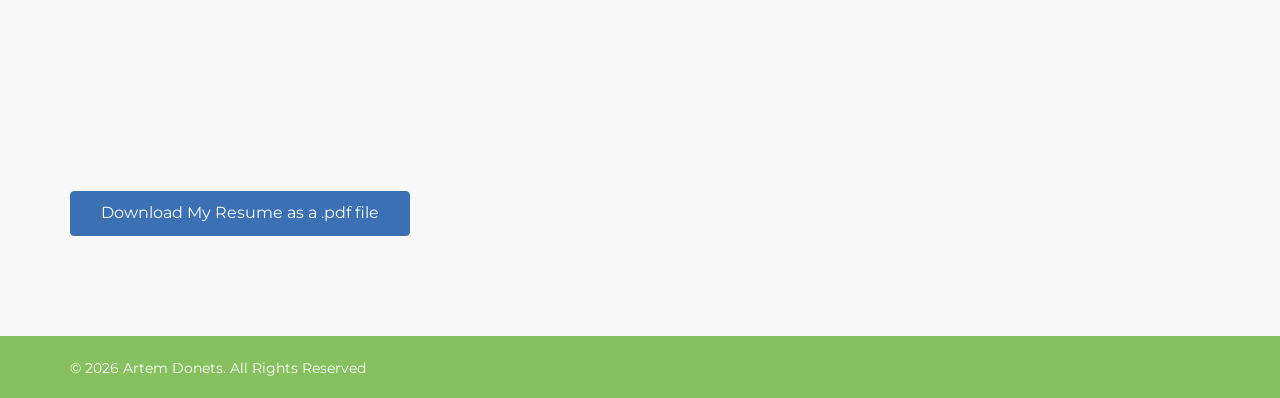
==== commit 239845b2: "revised 2026" ====
--- a/index2.html
+++ b/index2.html
@@ -170,15 +170,15 @@
                                 <div class="progress-content">
                                     <div class="rating-bar bar-left">
                                         <label>Autodesk</label>
-                                        <span class="rating-count pull-right">80%</span>
+                                        <span class="rating-count pull-right">100%</span>
                                         <div class="skill-progress">
                                             <div class="progress">
-                                                <div class="progress-bar" role="progressbar" aria-valuenow="80" aria-valuemin="0" aria-valuemax="100" >
+                                                <div class="progress-bar" role="progressbar" aria-valuenow="100" aria-valuemin="0" aria-valuemax="100" >
                                                 </div>
                                             </div>
                                         </div>
                                         <label>Matlab, Simulink</label>
-                                        <span class="rating-count pull-right">100%</span>
+                                        <span class="rating-count pull-right">80%</span>
                                         <div class="skill-progress">
                                             <div class="progress">
                                                 <div class="progress-bar bar1" role="progressbar" aria-valuenow="80" aria-valuemin="0" aria-valuemax="100" >
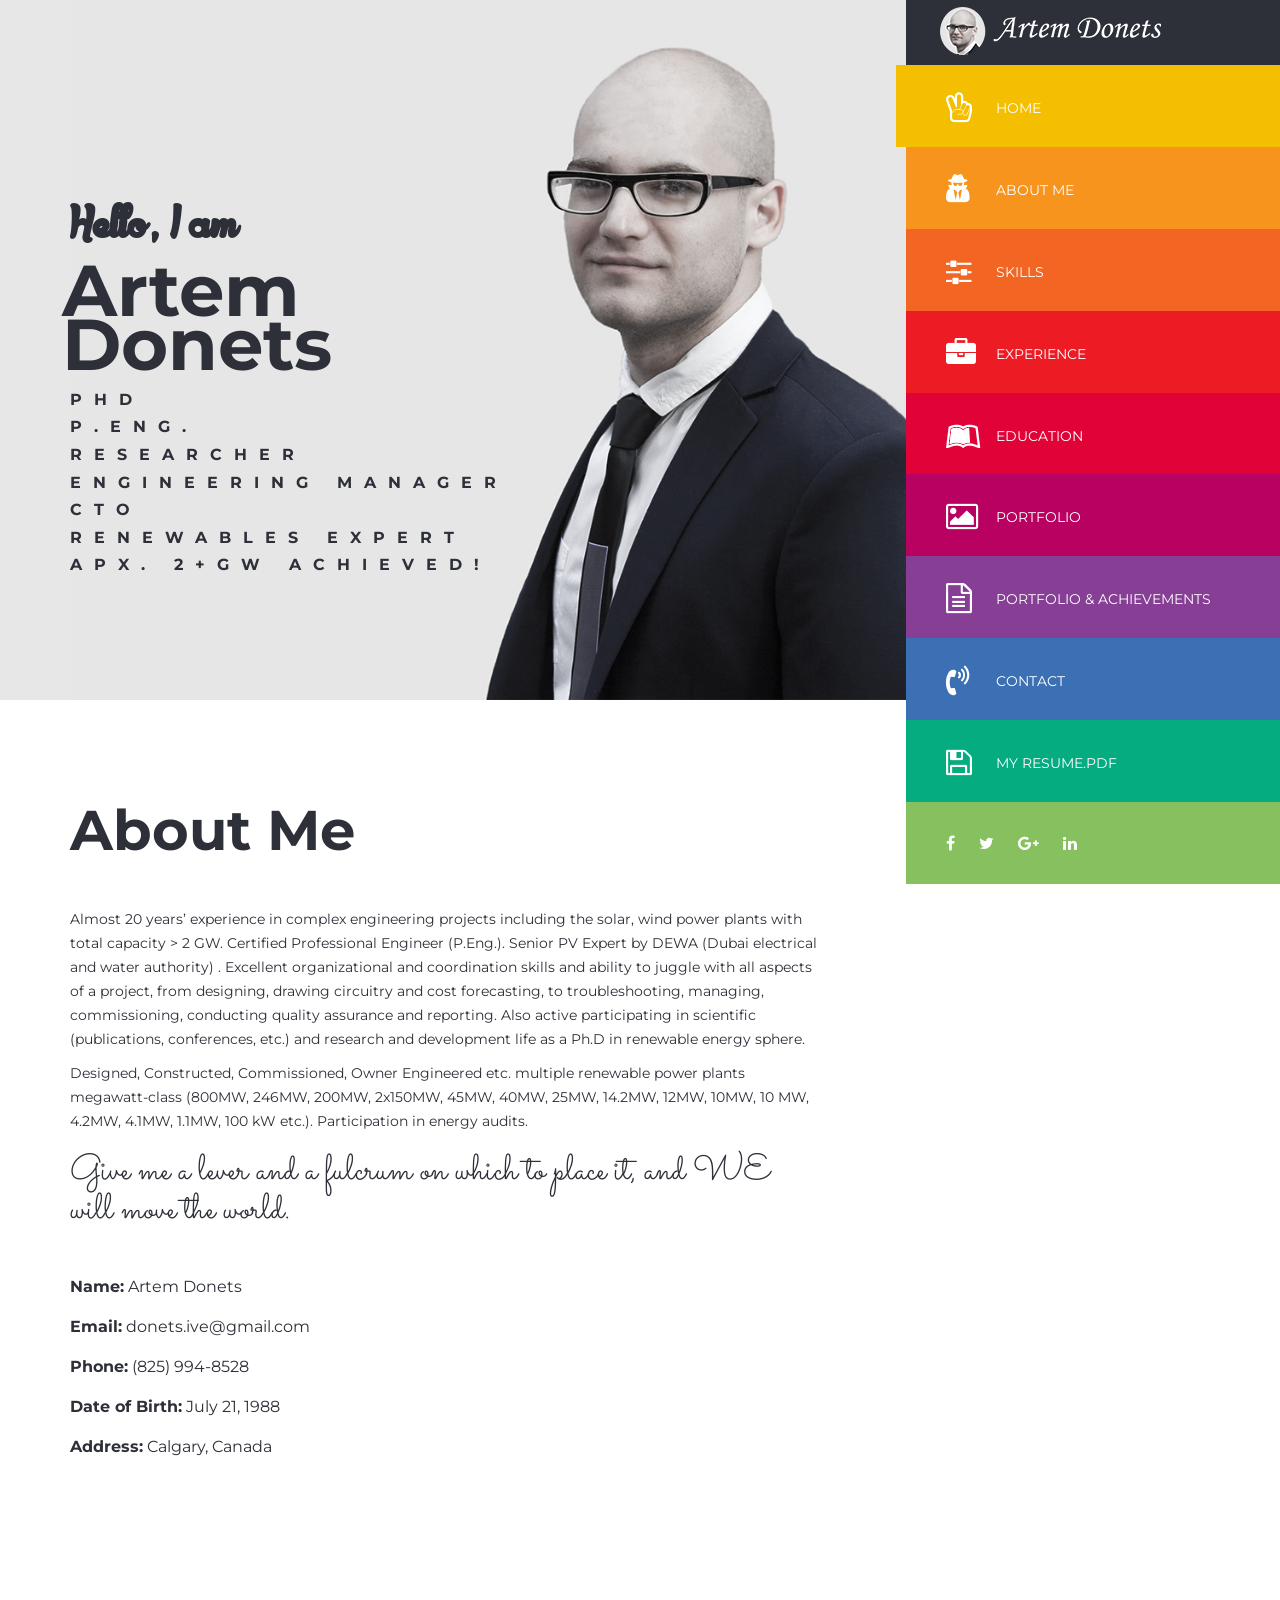
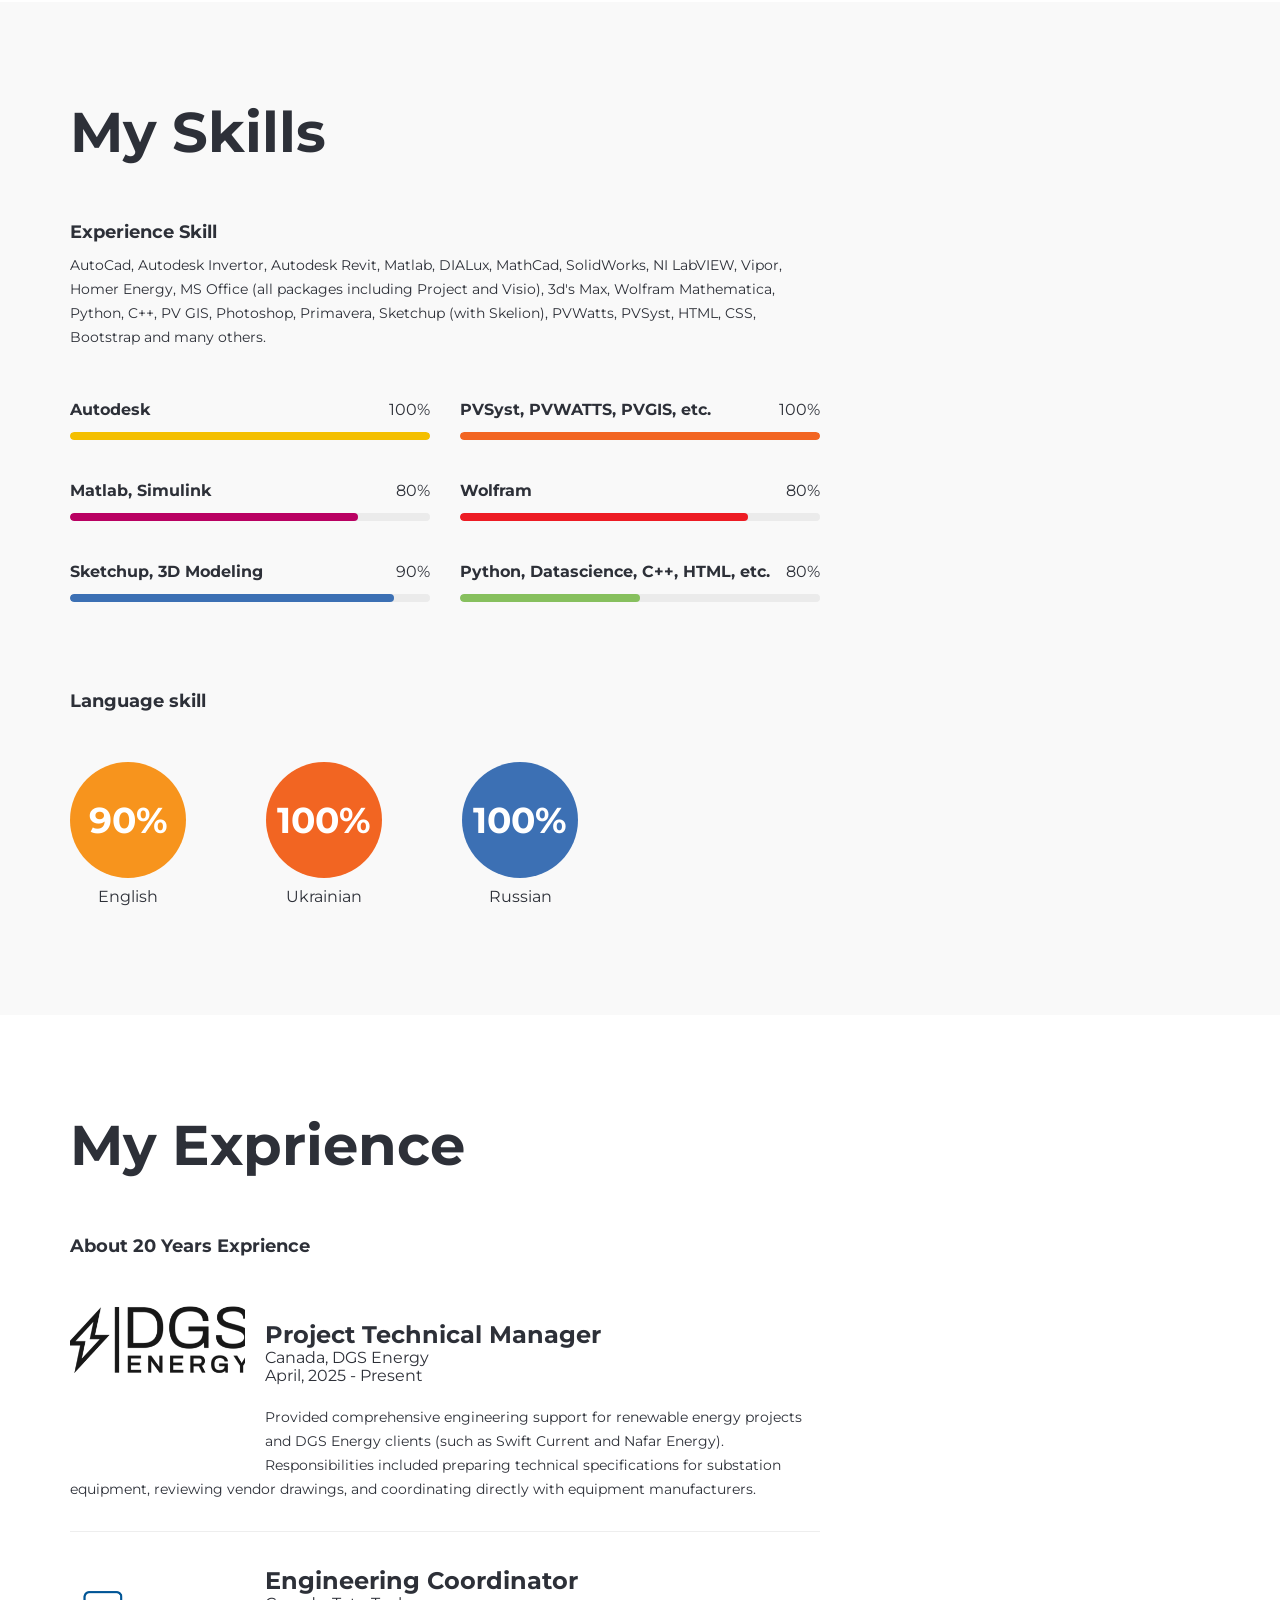
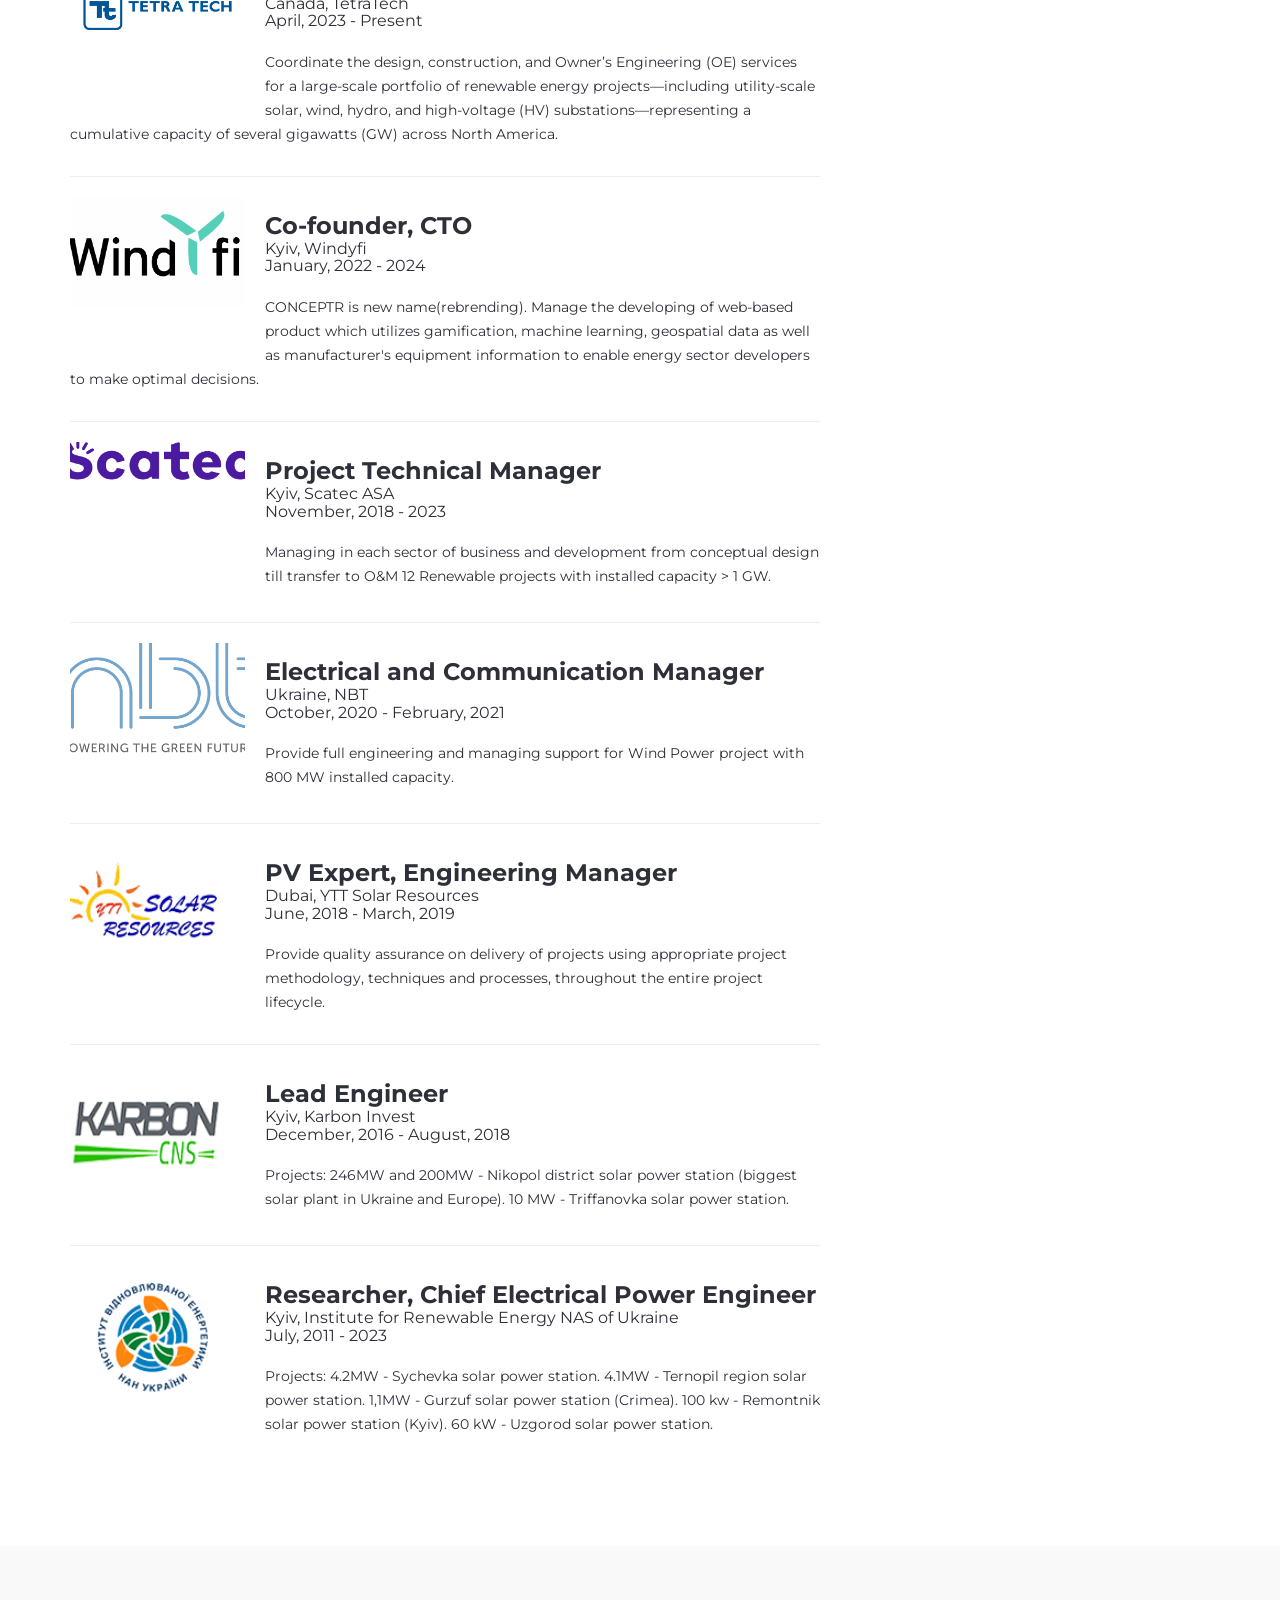
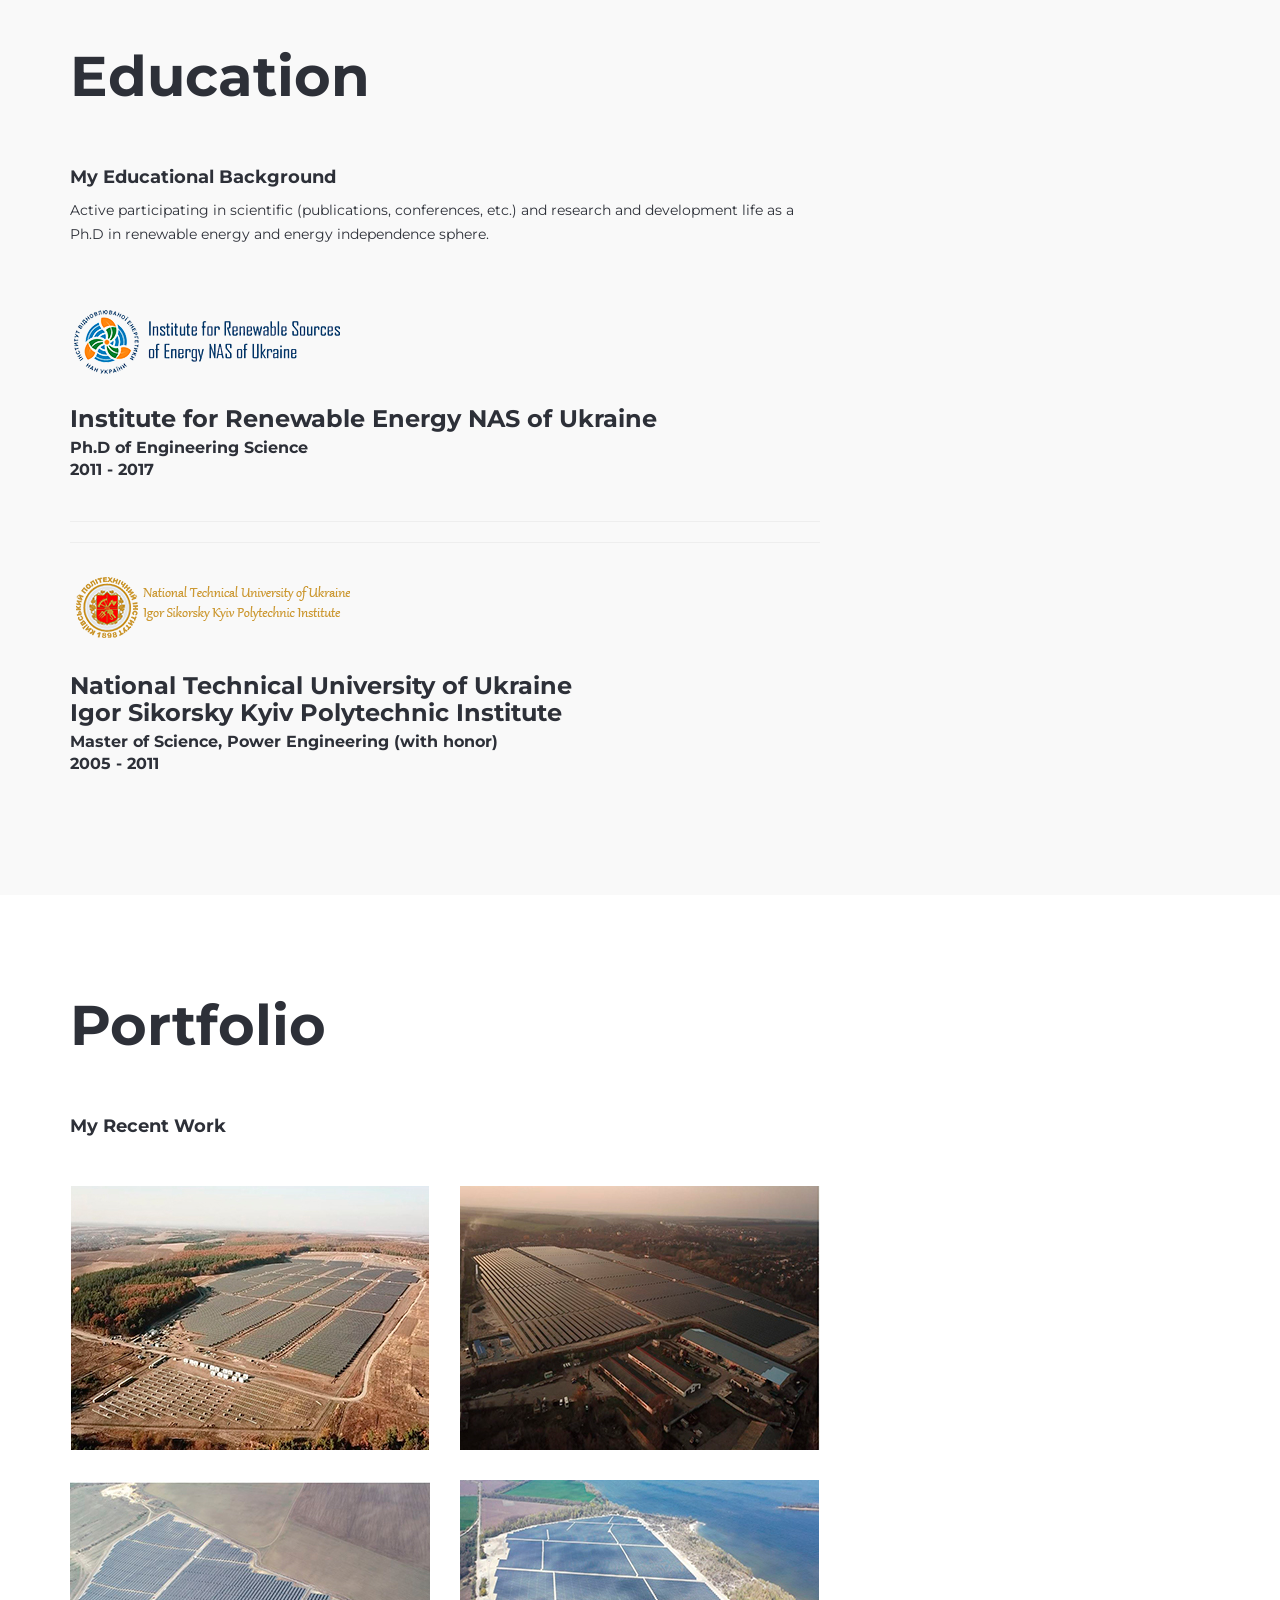
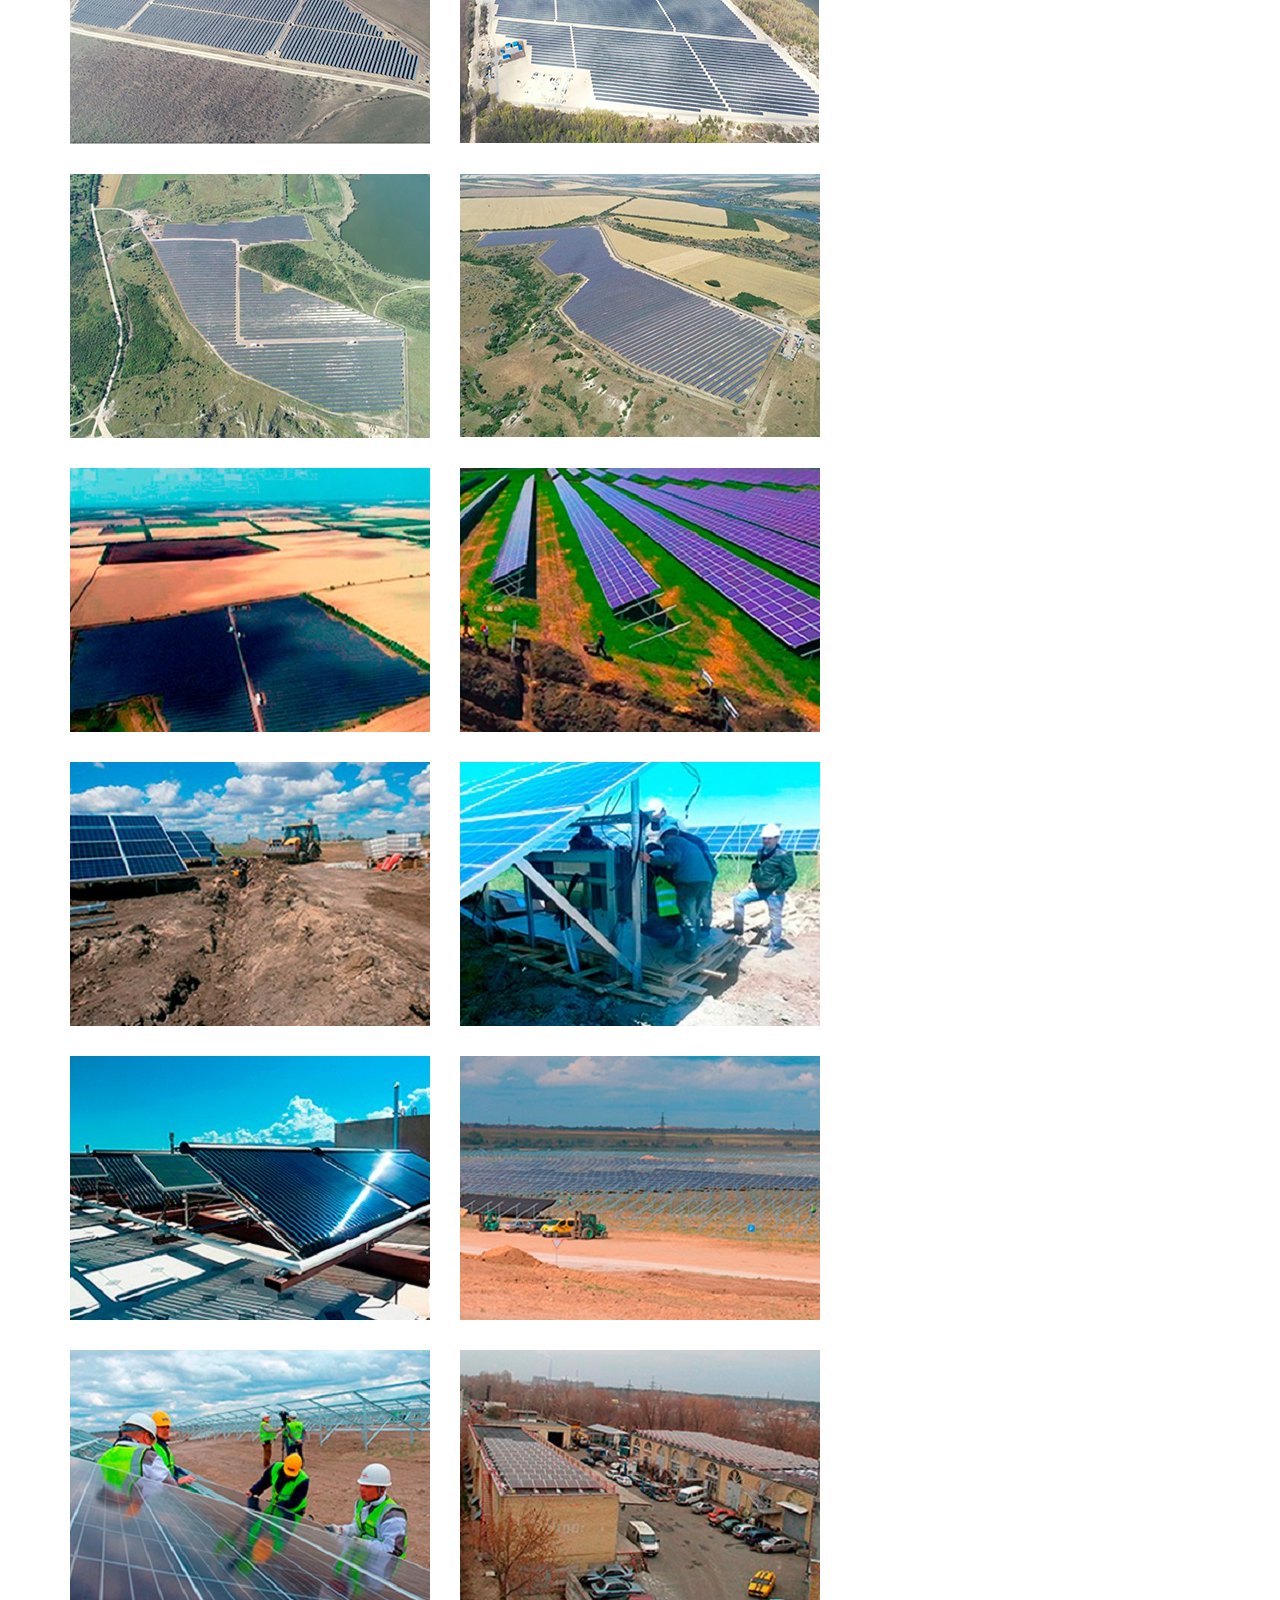
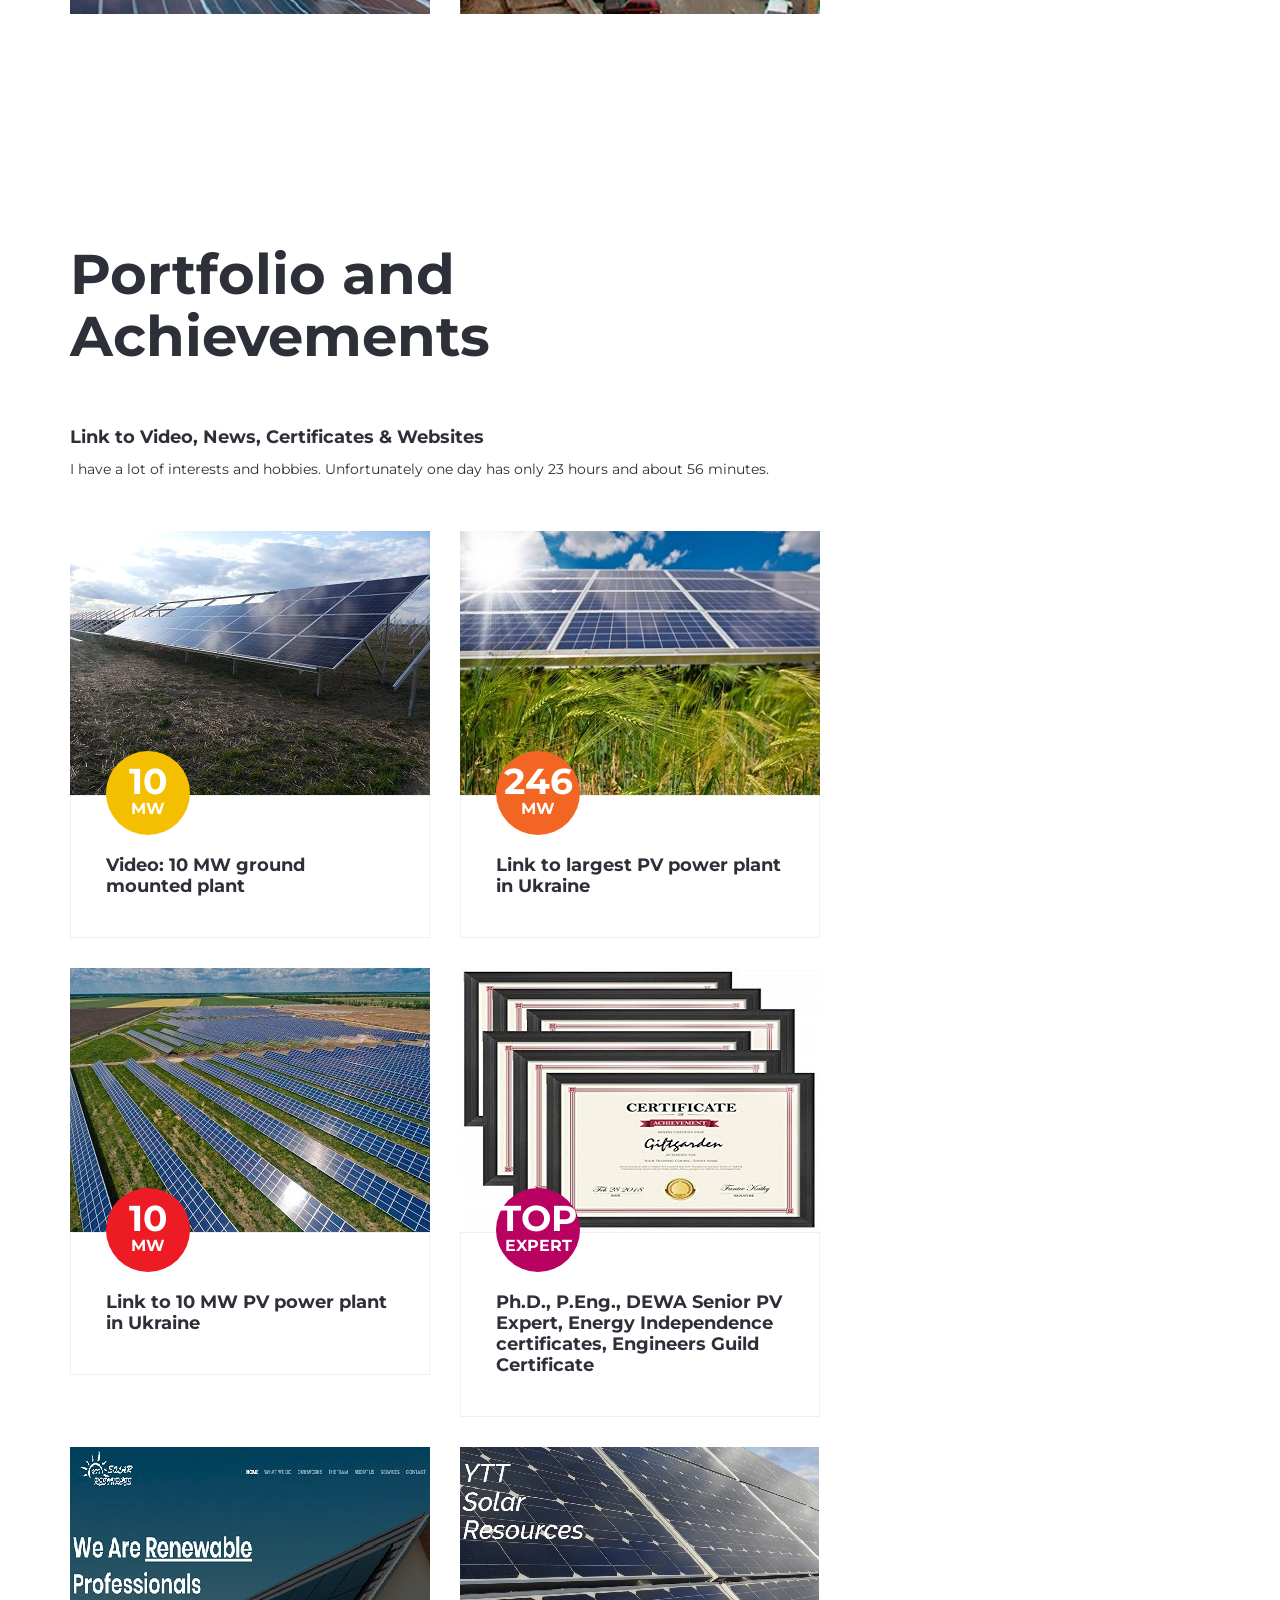
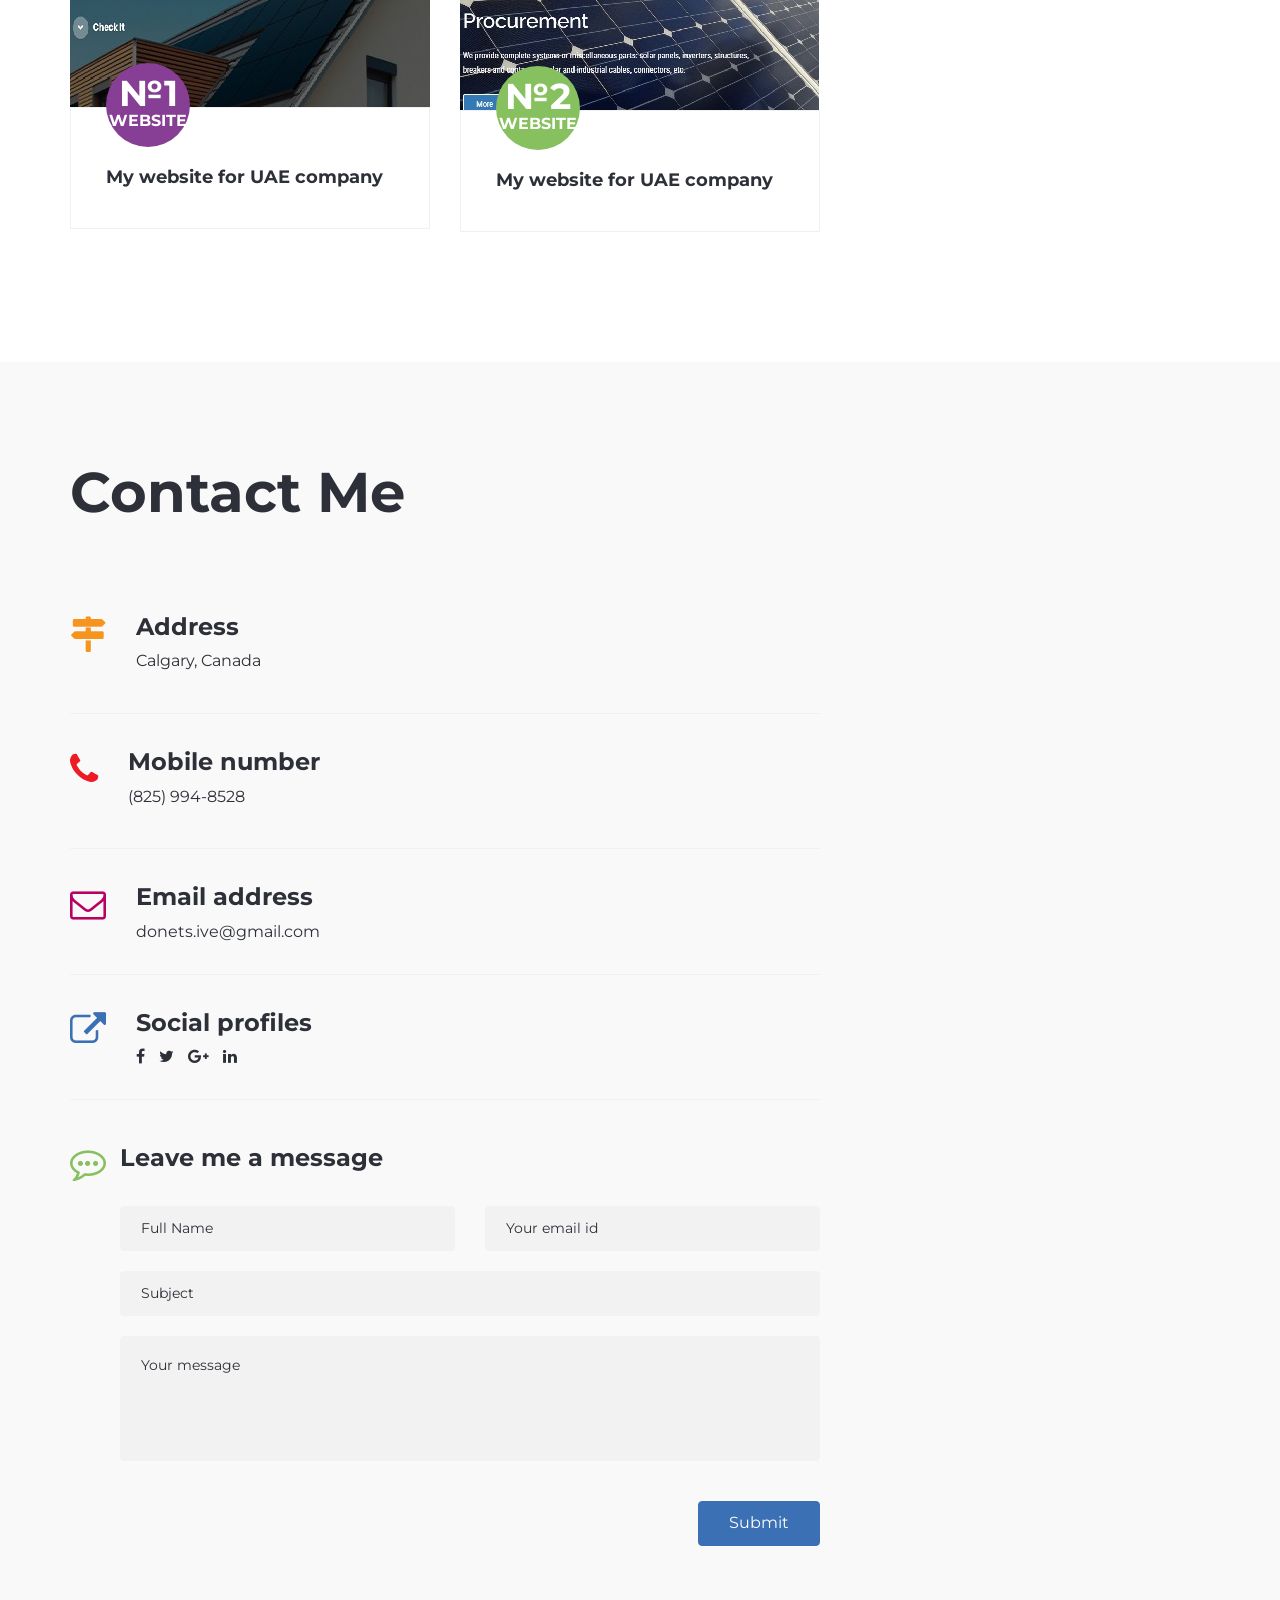
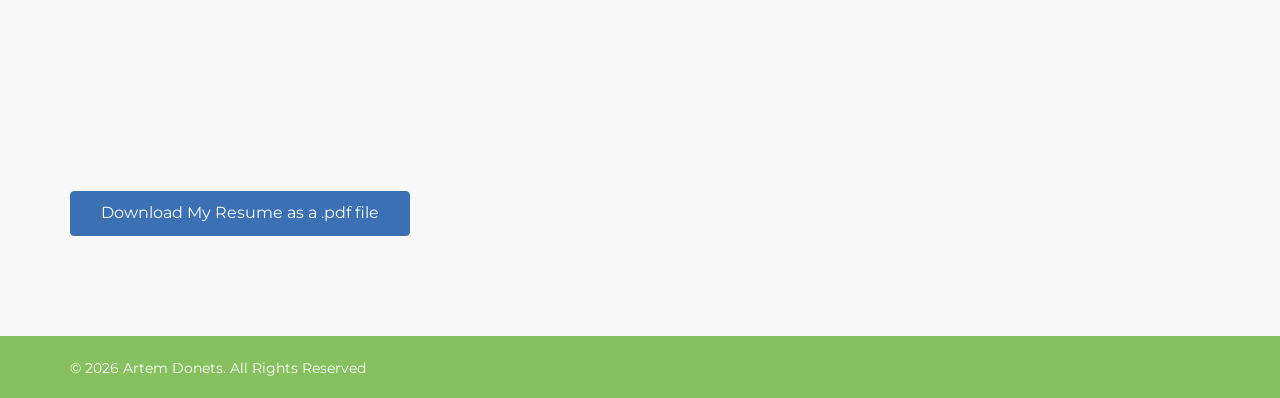
==== commit cd6995f3: "revised 2026" ====
--- a/index2.html
+++ b/index2.html
@@ -269,7 +269,7 @@
                                 </div>
                                 <div class="exprience-info">
                                     <h3>Project Technical Manager</h3>
-                                    <h5>Calgary, Canada<p>April, 2025 - Present</p></h5>
+                                    <h5>Canada, DGS Energy<p>April, 2025 - Present</p></h5>
     
                                     <p>Provided comprehensive engineering support for renewable energy projects and DGS Energy clients (such as Swift Current and Nafar Energy). Responsibilities included preparing technical specifications for substation equipment, reviewing vendor drawings, and coordinating directly with equipment manufacturers.</p>
                                 
@@ -285,7 +285,7 @@
                                 </div>
                                 <div class="exprience-info">
                                     <h3>Engineering Coordinator</h3>
-                                    <h5>Calgary, Canada<p>April, 2023 - Present</p></h5>
+                                    <h5>Canada, TetraTech<p>April, 2023 - Present</p></h5>
     
                                     <p>Coordinate the design, construction, and Owner’s Engineering (OE) services for a large-scale portfolio of renewable energy projects—including utility-scale solar, wind, hydro, and high-voltage (HV) substations—representing a cumulative capacity of several gigawatts (GW) across North America.</p>
                                 
@@ -300,7 +300,7 @@
                                 </div>
                                 <div class="exprience-info">
                                     <h3>Co-founder, CTO</h3>
-                                    <h5>Kyiv, Ukraine<p>January, 2022 - 2024</p></h5>
+                                    <h5>Kyiv, Windyfi<p>January, 2022 - 2024</p></h5>
     
                                     <p>CONCEPTR is new name(rebrending). Manage the developing of web-based product which utilizes gamification, machine learning, geospatial data as well as manufacturer's equipment information to enable energy sector developers to make optimal decisions.</p>
                                 
